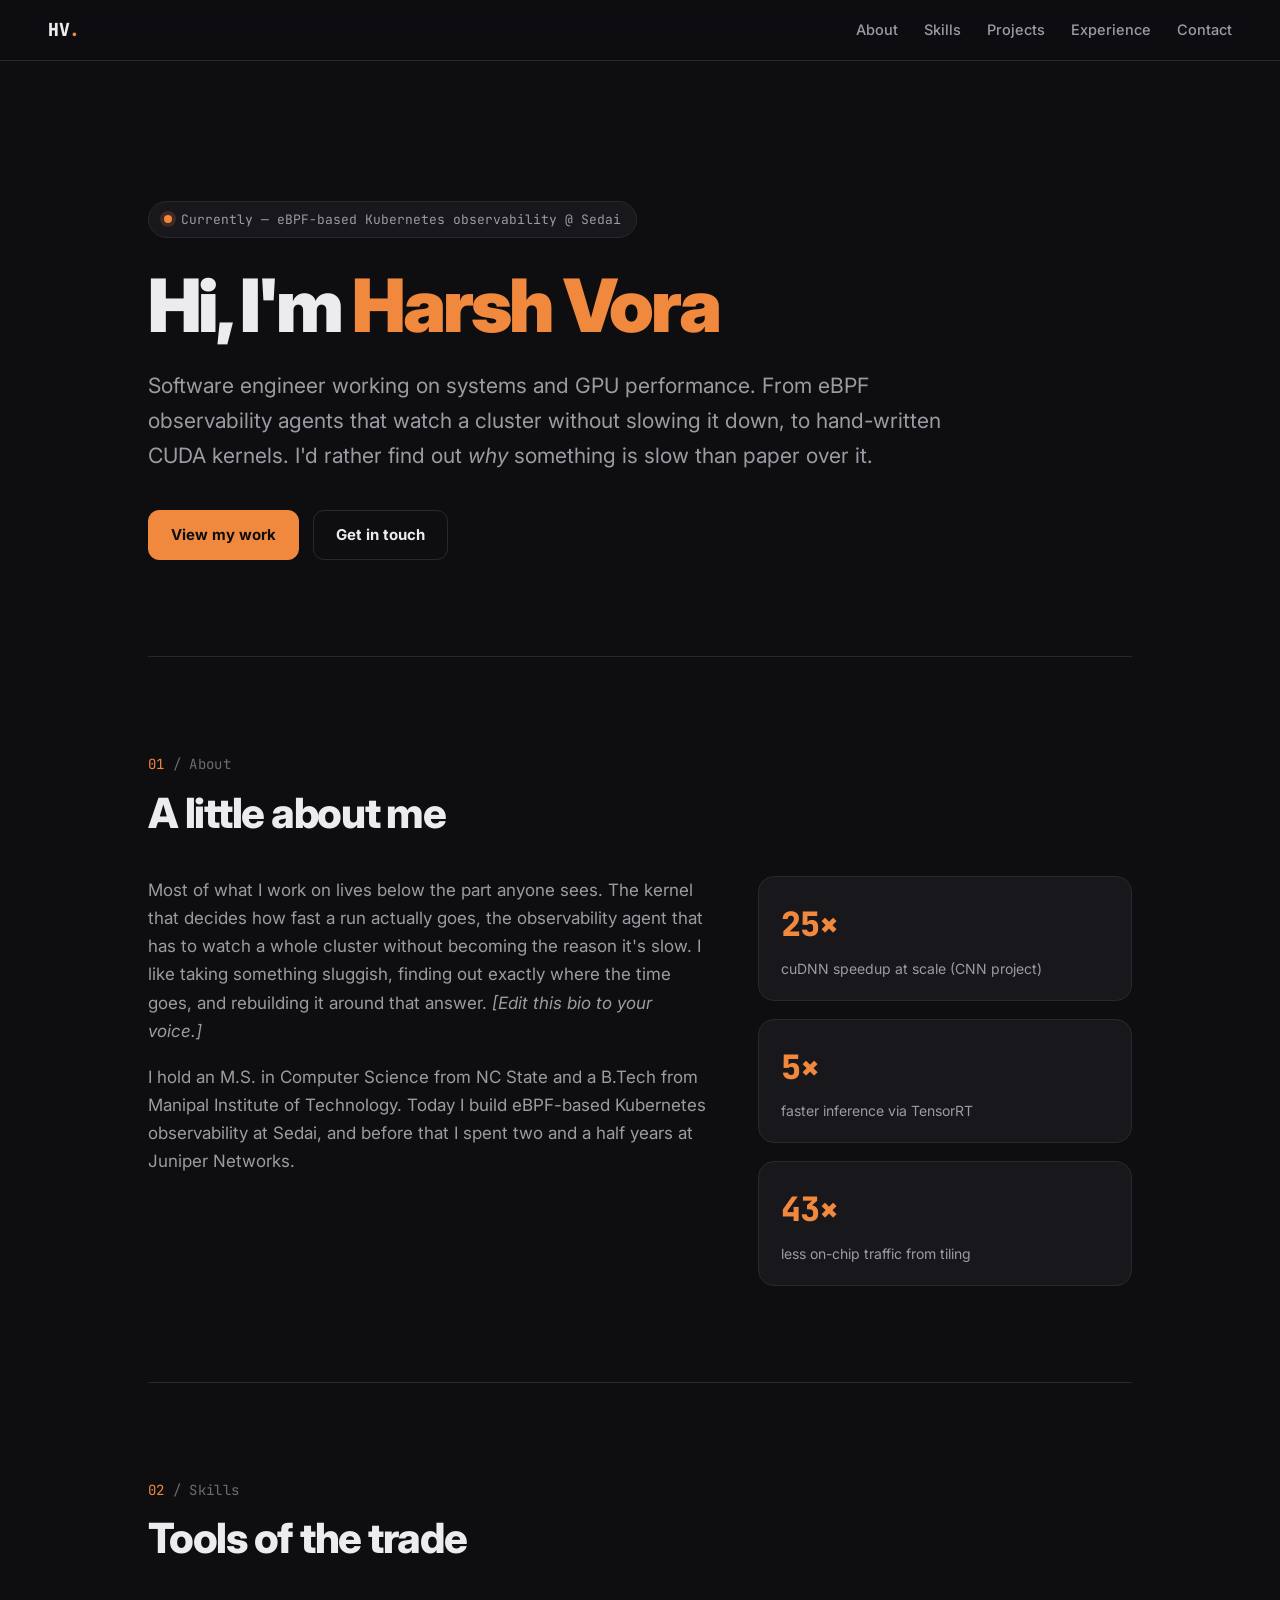
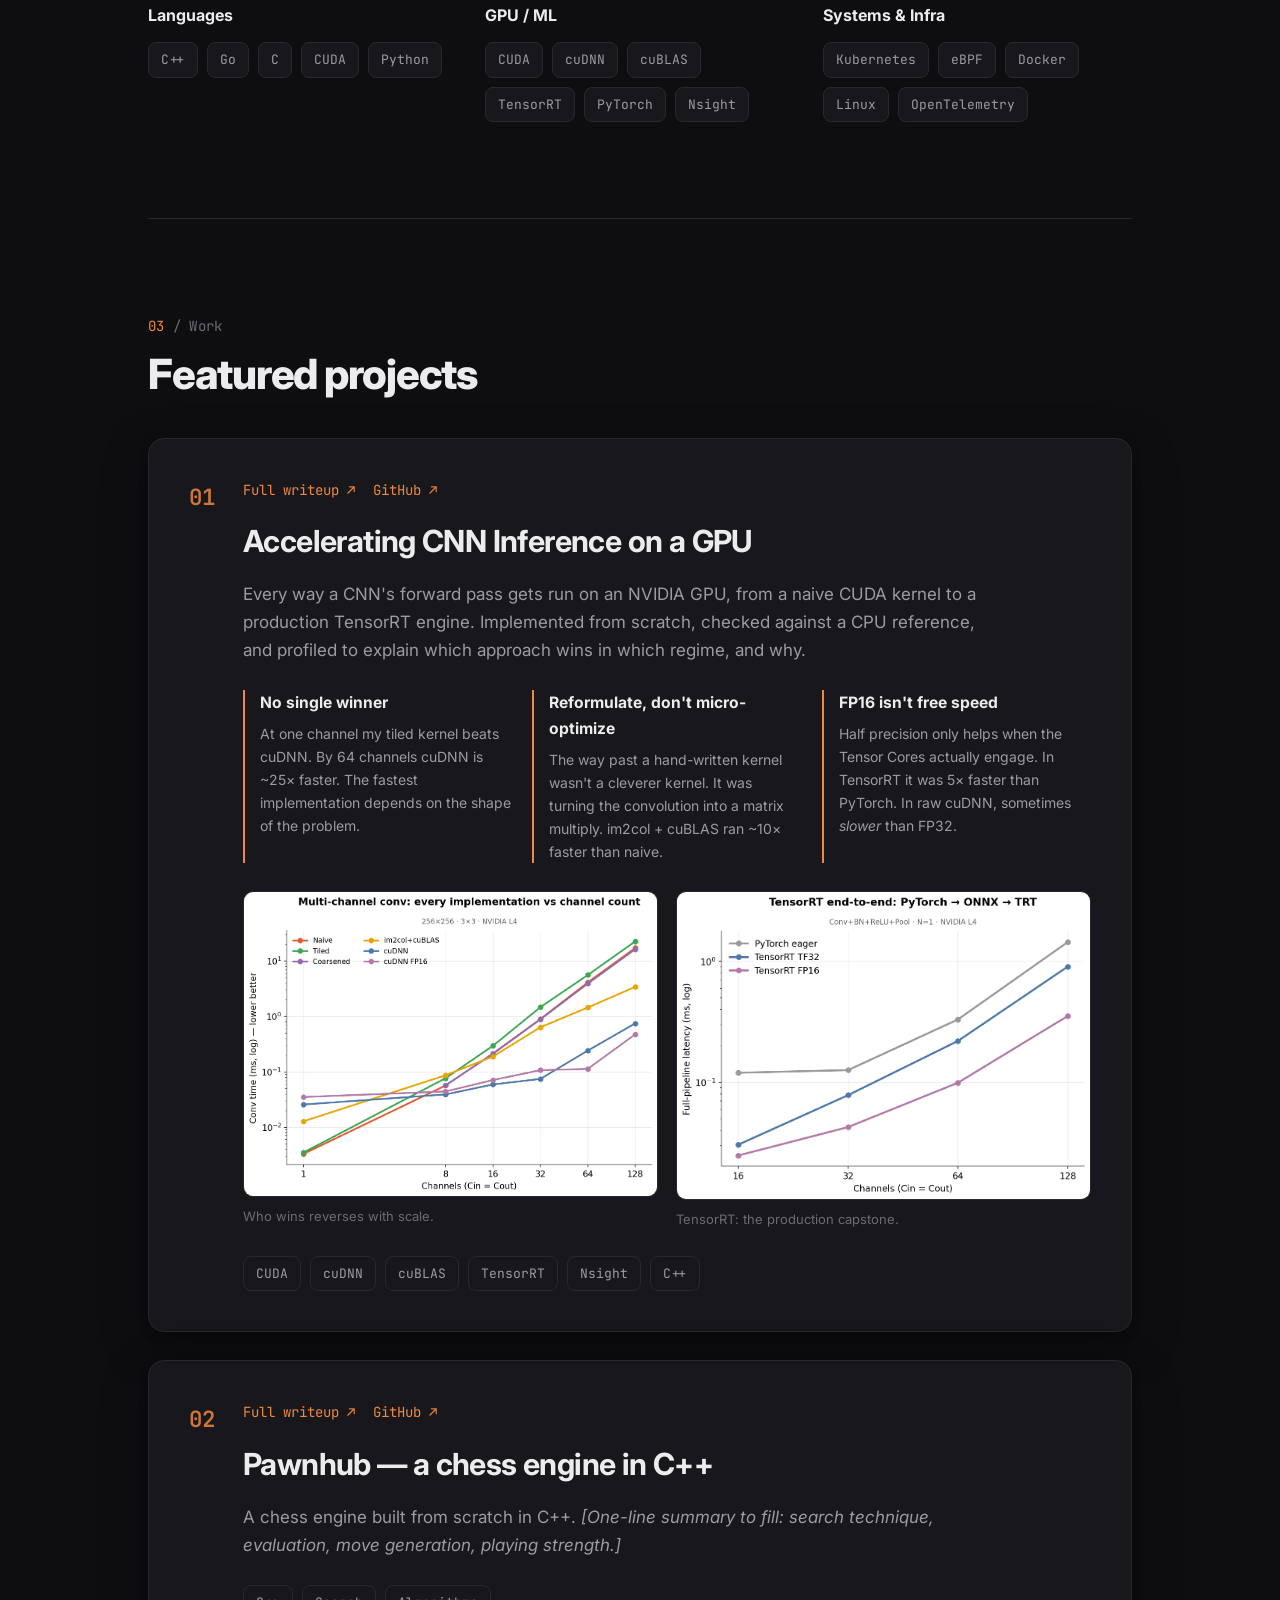
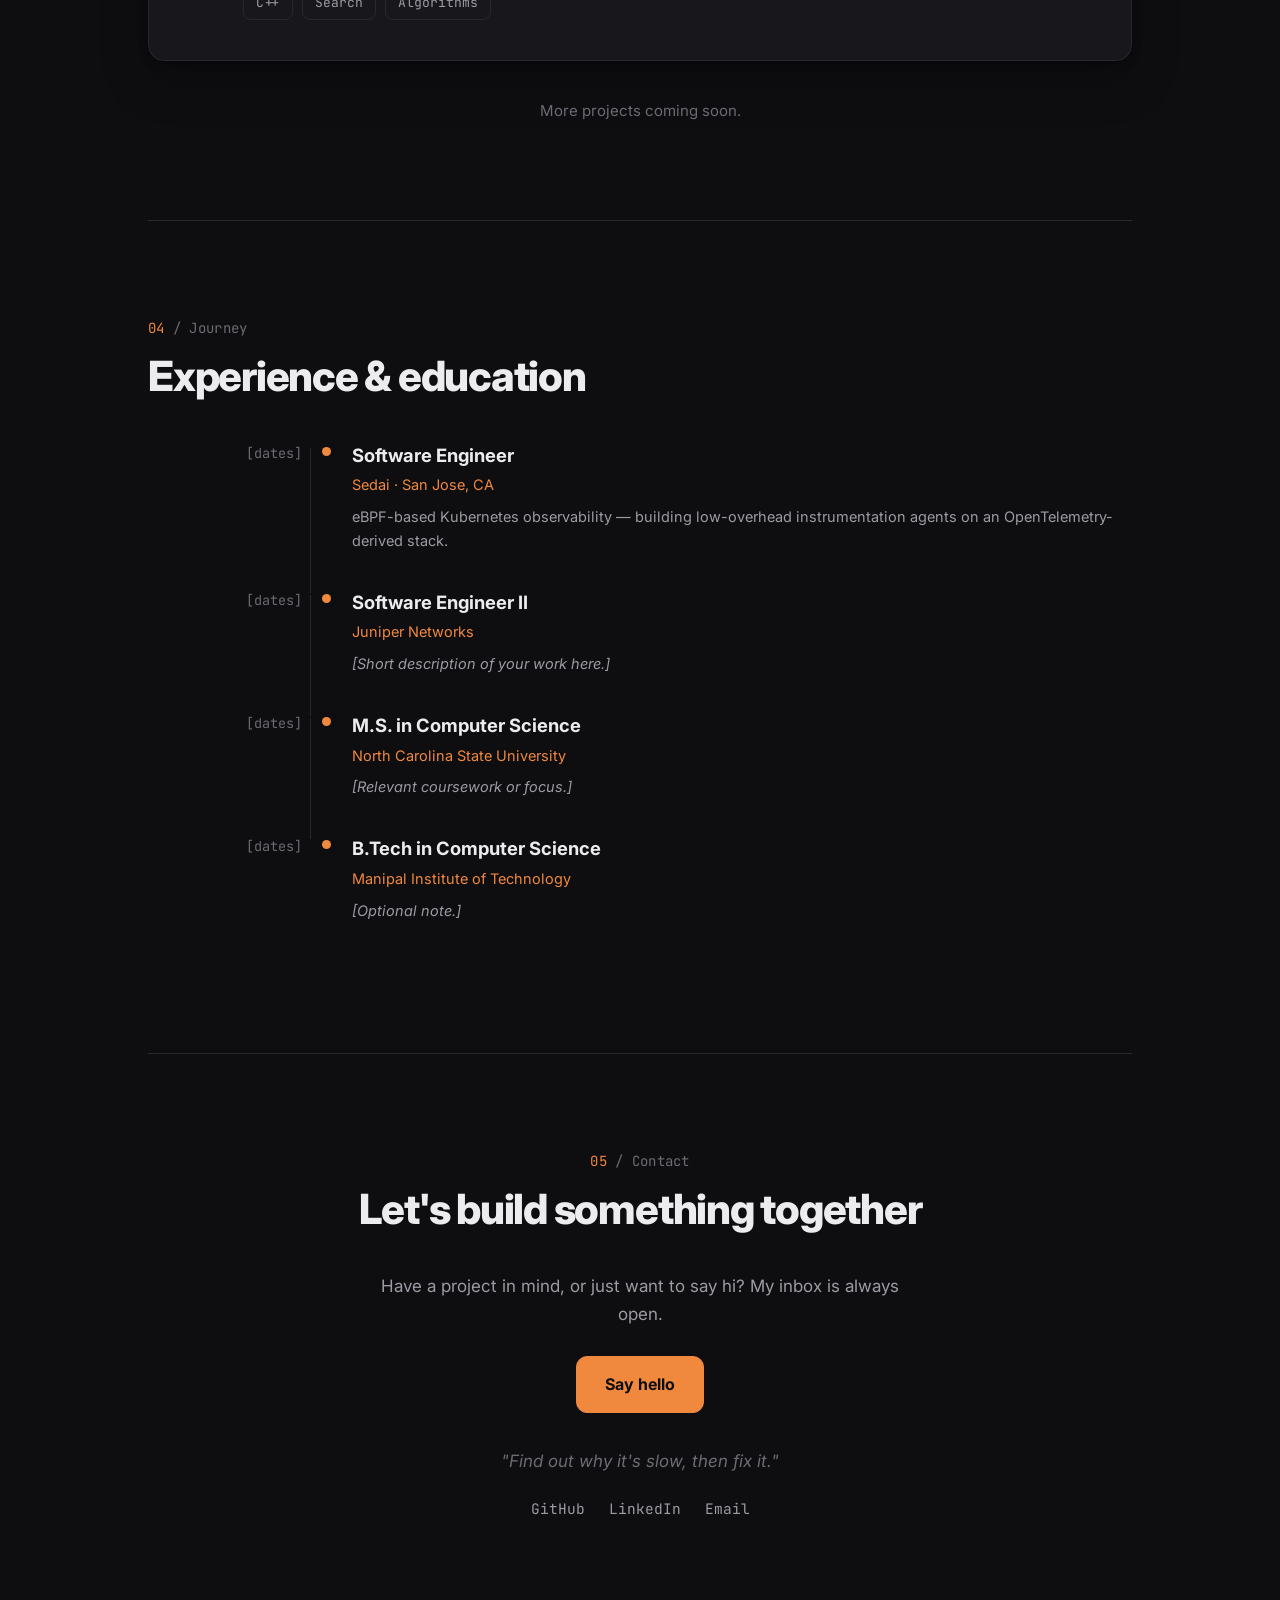
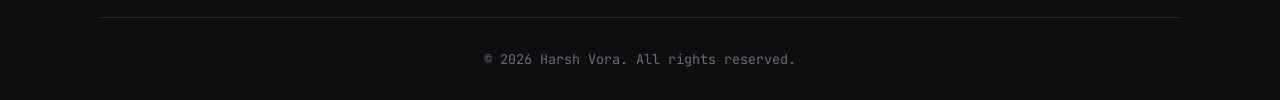
==== index.html @ 0e9e769f "Portfolio site init" ====
<!DOCTYPE html>
<html lang="en">
<head>
<meta charset="UTF-8">
<meta name="viewport" content="width=device-width, initial-scale=1.0">
<title>Harsh Vora | Software Engineer</title>
<meta name="description" content="Software engineer working on systems and GPU performance. CUDA, eBPF, inference optimization.">
<link rel="preconnect" href="https://fonts.googleapis.com">
<link rel="preconnect" href="https://fonts.gstatic.com" crossorigin>
<link href="https://fonts.googleapis.com/css2?family=Inter:wght@400;500;600;700;800;900&family=JetBrains+Mono:wght@400;500;600&display=swap" rel="stylesheet">
<link rel="stylesheet" href="css/style.css">
</head>
<body id="hero">

<header class="nav">
  <a class="brand" href="#hero">HV<span>.</span></a>
  <nav class="nav-links">
    <a href="#about">About</a>
    <a href="#skills">Skills</a>
    <a href="#projects">Projects</a>
    <a href="#experience">Experience</a>
    <a href="#contact">Contact</a>
  </nav>
</header>

<main>
  <!-- ===================== HERO ===================== -->
  <section class="hero">
    <div class="badge"><span class="dot"></span>Currently — eBPF-based Kubernetes observability @ Sedai</div>
    <h1>Hi, I'm <span class="hl">Harsh Vora</span></h1>
    <p class="hero-lede">
      Software engineer working on systems and GPU performance. From eBPF observability
      agents that watch a cluster without slowing it down, to hand-written CUDA kernels.
      I'd rather find out <em>why</em> something is slow than paper over it.
    </p>
    <div class="hero-cta">
      <a class="btn" href="#projects">View my work</a>
      <a class="btn ghost" href="#contact">Get in touch</a>
    </div>
  </section>

  <!-- ===================== ABOUT ===================== -->
  <section id="about" class="section">
    <p class="sec-label"><span>01</span> / About</p>
    <h2 class="sec-title">A little about me</h2>
    <div class="about-grid">
      <div class="about-copy">
        <p>
          Most of what I work on lives below the part anyone sees. The kernel that decides
          how fast a run actually goes, the observability agent that has to watch a whole
          cluster without becoming the reason it's slow. I like taking something sluggish,
          finding out exactly where the time goes, and rebuilding it around that answer.
          <em>[Edit this bio to your voice.]</em>
        </p>
        <p>
          I hold an M.S. in Computer Science from NC State and a B.Tech from Manipal
          Institute of Technology. Today I build eBPF-based Kubernetes observability at
          Sedai, and before that I spent two and a half years at Juniper Networks.
        </p>
      </div>
      <div class="stats">
        <div class="stat"><span class="num">25×</span><span class="cap">cuDNN speedup at scale (CNN project)</span></div>
        <div class="stat"><span class="num">5×</span><span class="cap">faster inference via TensorRT</span></div>
        <div class="stat"><span class="num">43×</span><span class="cap">less on-chip traffic from tiling</span></div>
      </div>
    </div>
  </section>

  <!-- ===================== SKILLS ===================== -->
  <section id="skills" class="section">
    <p class="sec-label"><span>02</span> / Skills</p>
    <h2 class="sec-title">Tools of the trade</h2>
    <div class="skills-grid">
      <div class="skill-col">
        <h3>Languages</h3>
        <div class="pills"><span>C++</span><span>Go</span><span>C</span><span>CUDA</span><span>Python</span></div>
      </div>
      <div class="skill-col">
        <h3>GPU / ML</h3>
        <div class="pills"><span>CUDA</span><span>cuDNN</span><span>cuBLAS</span><span>TensorRT</span><span>PyTorch</span><span>Nsight</span></div>
      </div>
      <div class="skill-col">
        <h3>Systems &amp; Infra</h3>
        <div class="pills"><span>Kubernetes</span><span>eBPF</span><span>Docker</span><span>Linux</span><span>OpenTelemetry</span></div>
      </div>
    </div>
  </section>

  <!-- ===================== PROJECTS ===================== -->
  <section id="projects" class="section">
    <p class="sec-label"><span>03</span> / Work</p>
    <h2 class="sec-title">Featured projects</h2>

    <!-- Project 01: CNN (rich) -->
    <article class="project featured">
      <div class="project-num">01</div>
      <div class="project-main">
        <div class="project-links">
          <a href="cnn.html">Full writeup ↗</a>
          <a href="https://github.com/harshvora7/accelerating_cnn" target="_blank" rel="noopener">GitHub ↗</a>
        </div>
        <h3>Accelerating CNN Inference on a GPU</h3>
        <p class="project-desc">
          Every way a CNN's forward pass gets run on an NVIDIA GPU, from a naive CUDA kernel
          to a production TensorRT engine. Implemented from scratch, checked against a CPU
          reference, and profiled to explain which approach wins in which regime, and why.
        </p>
        <div class="findings">
          <div class="finding"><h4>No single winner</h4><p>At one channel my tiled kernel beats cuDNN. By 64 channels cuDNN is ~25× faster. The fastest implementation depends on the shape of the problem.</p></div>
          <div class="finding"><h4>Reformulate, don't micro-optimize</h4><p>The way past a hand-written kernel wasn't a cleverer kernel. It was turning the convolution into a matrix multiply. im2col + cuBLAS ran ~10× faster than naive.</p></div>
          <div class="finding"><h4>FP16 isn't free speed</h4><p>Half precision only helps when the Tensor Cores actually engage. In TensorRT it was 5× faster than PyTorch. In raw cuDNN, sometimes <em>slower</em> than FP32.</p></div>
        </div>
        <div class="project-charts">
          <figure><img src="assets/charts/03_mc_ladder.png" alt="Multi-channel convolution timings across channel counts"><figcaption>Who wins reverses with scale.</figcaption></figure>
          <figure><img src="assets/charts/08_tensorrt.png" alt="TensorRT end-to-end latency vs channels"><figcaption>TensorRT: the production capstone.</figcaption></figure>
        </div>
        <div class="pills tag-row"><span>CUDA</span><span>cuDNN</span><span>cuBLAS</span><span>TensorRT</span><span>Nsight</span><span>C++</span></div>
      </div>
    </article>

    <!-- Project 02: Pawnhub -->
    <article class="project">
      <div class="project-num">02</div>
      <div class="project-main">
        <div class="project-links">
          <a href="chess.html">Full writeup ↗</a>
          <a href="https://github.com/harshvora7" target="_blank" rel="noopener">GitHub ↗</a>
        </div>
        <h3>Pawnhub — a chess engine in C++</h3>
        <p class="project-desc">
          A chess engine built from scratch in C++. <em>[One-line summary to fill: search
          technique, evaluation, move generation, playing strength.]</em>
        </p>
        <div class="pills tag-row"><span>C++</span><span>Search</span><span>Algorithms</span></div>
      </div>
    </article>

    <p class="more-note">More projects coming soon.</p>
  </section>

  <!-- ===================== EXPERIENCE ===================== -->
  <section id="experience" class="section">
    <p class="sec-label"><span>04</span> / Journey</p>
    <h2 class="sec-title">Experience &amp; education</h2>
    <div class="timeline">
      <div class="tl-item">
        <div class="tl-date">[dates]</div>
        <div class="tl-body">
          <h3>Software Engineer</h3>
          <p class="tl-org">Sedai · San Jose, CA</p>
          <p>eBPF-based Kubernetes observability — building low-overhead instrumentation agents on an OpenTelemetry-derived stack.</p>
        </div>
      </div>
      <div class="tl-item">
        <div class="tl-date">[dates]</div>
        <div class="tl-body">
          <h3>Software Engineer II</h3>
          <p class="tl-org">Juniper Networks</p>
          <p><em>[Short description of your work here.]</em></p>
        </div>
      </div>
      <div class="tl-item">
        <div class="tl-date">[dates]</div>
        <div class="tl-body">
          <h3>M.S. in Computer Science</h3>
          <p class="tl-org">North Carolina State University</p>
          <p><em>[Relevant coursework or focus.]</em></p>
        </div>
      </div>
      <div class="tl-item">
        <div class="tl-date">[dates]</div>
        <div class="tl-body">
          <h3>B.Tech in Computer Science</h3>
          <p class="tl-org">Manipal Institute of Technology</p>
          <p><em>[Optional note.]</em></p>
        </div>
      </div>
    </div>
  </section>

  <!-- ===================== CONTACT ===================== -->
  <section id="contact" class="section contact">
    <p class="sec-label"><span>05</span> / Contact</p>
    <h2 class="sec-title">Let's build something together</h2>
    <p class="contact-lede">Have a project in mind, or just want to say hi? My inbox is always open.</p>
    <a class="btn big" href="mailto:harsh.k.vora@gmail.com">Say hello</a>
    <p class="quote">"Find out why it's slow, then fix it."</p>
    <div class="socials">
      <a href="https://github.com/harshvora7" target="_blank" rel="noopener">GitHub</a>
      <a href="#" target="_blank" rel="noopener">LinkedIn</a>
      <a href="mailto:harsh.k.vora@gmail.com">Email</a>
    </div>
  </section>
</main>

<footer class="footer">© <span id="year"></span> Harsh Vora. All rights reserved.</footer>
<script>document.getElementById('year').textContent=new Date().getFullYear();</script>
</body>
</html>
---- css/style.css ----
/* ================= tokens ================= */
:root{
  --bg:#0E0E11; --bg-2:#141418; --surface:#17171C; --surface-2:#1D1D23;
  --ink:#ECECEE; --muted:#9B9BA3; --faint:#6B6B73;
  --line:#28282F; --accent:#F0883E; --accent-2:#FFB27A;
  --radius:16px; --maxw:1080px;
  --shadow:0 2px 8px rgba(0,0,0,.3), 0 16px 48px rgba(0,0,0,.25);
}
*{box-sizing:border-box;margin:0;padding:0}
html{scroll-behavior:smooth}
body{
  background:var(--bg); color:var(--ink);
  font-family:'Inter',system-ui,-apple-system,Segoe UI,Roboto,sans-serif;
  font-size:17px; line-height:1.65; -webkit-font-smoothing:antialiased;
}
body::selection,*::selection{background:var(--accent); color:#0E0E11}
em{font-style:italic; color:var(--muted)}
a{color:var(--accent); text-decoration:none; transition:color .15s ease}
a:hover{color:var(--accent-2)}
.mono{font-family:'JetBrains Mono',monospace}

/* ================= nav ================= */
.nav{
  position:sticky; top:0; z-index:50;
  background:rgba(14,14,17,.72); backdrop-filter:saturate(1.4) blur(10px);
  border-bottom:1px solid var(--line);
  display:flex; align-items:center; justify-content:space-between;
  padding:15px clamp(20px,5vw,48px);
}
.brand{color:var(--ink); font-weight:800; font-size:18px; letter-spacing:-.02em; font-family:'JetBrains Mono',monospace}
.brand span{color:var(--accent)}
.brand:hover{color:var(--ink)}
.nav-links{display:flex; gap:26px}
.nav-links a{color:var(--muted); font-size:14.5px; font-weight:500}
.nav-links a:hover{color:var(--ink)}

/* ================= layout ================= */
main{max-width:var(--maxw); margin:0 auto; padding:0 clamp(20px,5vw,48px)}
.section{padding:clamp(56px,9vw,96px) 0; border-top:1px solid var(--line)}
.sec-label{
  font-family:'JetBrains Mono',monospace; font-size:14px; color:var(--faint);
  letter-spacing:.02em; margin-bottom:14px;
}
.sec-label span{color:var(--accent)}
.sec-title{font-size:clamp(1.8rem,4vw,2.6rem); font-weight:800; letter-spacing:-.03em; margin-bottom:40px; line-height:1.1}

/* ================= hero ================= */
.hero{padding:clamp(72px,13vw,140px) 0 clamp(56px,9vw,96px)}
.badge{
  display:inline-flex; align-items:center; gap:9px;
  font-family:'JetBrains Mono',monospace; font-size:13px; color:var(--muted);
  background:var(--surface); border:1px solid var(--line); border-radius:999px;
  padding:7px 15px; margin-bottom:30px;
}
.badge .dot{width:8px; height:8px; border-radius:50%; background:var(--accent); box-shadow:0 0 0 4px rgba(240,136,62,.18)}
.hero h1{font-size:clamp(2.6rem,7.5vw,4.6rem); font-weight:900; letter-spacing:-.04em; line-height:1.02; margin-bottom:26px}
.hero h1 .hl{color:var(--accent)}
.hero-lede{font-size:clamp(1.08rem,2.3vw,1.32rem); color:var(--muted); max-width:62ch; margin-bottom:36px}
.hero-cta{display:flex; gap:14px; flex-wrap:wrap}

/* ================= buttons ================= */
.btn{
  display:inline-block; background:var(--accent); color:#0E0E11; font-weight:700; font-size:15px;
  padding:12px 22px; border-radius:11px; border:1px solid var(--accent);
  transition:transform .12s ease, box-shadow .12s ease, background .15s ease;
}
.btn:hover{color:#0E0E11; transform:translateY(-2px); box-shadow:0 8px 22px rgba(240,136,62,.28); background:var(--accent-2); border-color:var(--accent-2)}
.btn.ghost{background:transparent; color:var(--ink); border-color:var(--line)}
.btn.ghost:hover{border-color:var(--accent); color:var(--accent); box-shadow:none}
.btn.big{font-size:16px; padding:14px 28px}

/* ================= about ================= */
.about-grid{display:grid; grid-template-columns:1.5fr 1fr; gap:48px; align-items:start}
.about-copy p{color:var(--muted); margin-bottom:18px; max-width:60ch}
.stats{display:flex; flex-direction:column; gap:18px}
.stat{background:var(--surface); border:1px solid var(--line); border-radius:var(--radius); padding:20px 22px}
.stat .num{display:block; font-size:2.1rem; font-weight:800; color:var(--accent); letter-spacing:-.02em; font-family:'JetBrains Mono',monospace}
.stat .cap{display:block; font-size:14px; color:var(--muted); margin-top:4px}

/* ================= skills ================= */
.skills-grid{display:grid; grid-template-columns:repeat(3,1fr); gap:28px}
.skill-col h3{font-size:1rem; font-weight:700; margin-bottom:14px; color:var(--ink)}
.pills{display:flex; flex-wrap:wrap; gap:9px}
.pills span{
  font-family:'JetBrains Mono',monospace; font-size:13px; color:var(--muted);
  background:var(--surface); border:1px solid var(--line); border-radius:8px; padding:6px 12px;
}

/* ================= projects ================= */
.project{
  display:grid; grid-template-columns:auto 1fr; gap:28px;
  background:var(--surface); border:1px solid var(--line); border-radius:var(--radius);
  padding:clamp(24px,4vw,40px); margin-bottom:28px; box-shadow:var(--shadow);
  transition:border-color .2s ease;
}
.project:hover{border-color:#3A3A44}
.project-num{font-family:'JetBrains Mono',monospace; font-size:1.4rem; font-weight:600; color:var(--accent); opacity:.85}
.project-links{display:flex; gap:18px; margin-bottom:14px; font-size:14px; font-family:'JetBrains Mono',monospace}
.project-main h3{font-size:clamp(1.4rem,3vw,1.9rem); font-weight:700; letter-spacing:-.02em; margin-bottom:14px}
.project-desc{color:var(--muted); max-width:68ch; margin-bottom:26px}

.findings{display:grid; grid-template-columns:repeat(3,1fr); gap:20px; margin-bottom:28px}
.finding{border-left:2px solid var(--accent); padding-left:15px}
.finding h4{font-size:.98rem; font-weight:700; margin-bottom:6px}
.finding p{font-size:14px; color:var(--muted)}

.project-charts{display:grid; grid-template-columns:1fr 1fr; gap:18px; margin-bottom:26px}
.project-charts figure{margin:0}
.project-charts img{width:100%; height:auto; display:block; background:#fff; border-radius:10px; border:1px solid var(--line)}
.project-charts figcaption{font-size:13px; color:var(--faint); margin-top:9px}
.tag-row{margin-top:4px}
.more-note{color:var(--faint); text-align:center; font-size:15px; padding-top:10px}

/* ================= timeline ================= */
.timeline{position:relative; padding-left:4px}
.tl-item{display:grid; grid-template-columns:150px 1fr; gap:24px; padding-bottom:34px; position:relative}
.tl-item::before{content:""; position:absolute; left:158px; top:8px; bottom:-6px; width:1px; background:var(--line)}
.tl-item:last-child::before{display:none}
.tl-item .tl-body{position:relative; padding-left:26px}
.tl-item .tl-body::before{content:""; position:absolute; left:-4px; top:7px; width:9px; height:9px; border-radius:50%; background:var(--accent); box-shadow:0 0 0 4px var(--bg)}
.tl-date{font-family:'JetBrains Mono',monospace; font-size:13.5px; color:var(--faint); padding-top:2px; text-align:right}
.tl-body h3{font-size:1.15rem; font-weight:700; margin-bottom:3px}
.tl-org{color:var(--accent); font-size:14.5px; margin-bottom:8px}
.tl-body p:last-child{color:var(--muted); font-size:14.5px}

/* ================= contact ================= */
.contact{text-align:center}
.contact .sec-label,.contact .sec-title{text-align:center}
.contact-lede{color:var(--muted); max-width:48ch; margin:0 auto 28px}
.quote{font-style:italic; color:var(--faint); margin:34px 0 22px}
.socials{display:flex; gap:24px; justify-content:center; font-family:'JetBrains Mono',monospace; font-size:14.5px}
.socials a{color:var(--muted)}
.socials a:hover{color:var(--accent)}

/* ================= footer ================= */
.footer{
  max-width:var(--maxw); margin:0 auto; padding:30px clamp(20px,5vw,48px);
  border-top:1px solid var(--line); color:var(--faint); font-size:13.5px; text-align:center;
  font-family:'JetBrains Mono',monospace;
}

/* ================= writeup (detail) pages ================= */
.doc-nav{max-width:760px; margin:0 auto; padding:28px clamp(20px,5vw,32px) 0}
.doc-nav a{font-family:'JetBrains Mono',monospace; font-size:14.5px; color:var(--muted)}
.doc{max-width:760px; margin:0 auto; padding:22px clamp(20px,5vw,32px) 90px}
.doc h1{font-size:clamp(2rem,5vw,2.9rem); font-weight:800; letter-spacing:-.03em; line-height:1.1; margin:22px 0 10px}
.doc h2{font-size:1.55rem; font-weight:700; letter-spacing:-.02em; margin:48px 0 14px; padding-top:22px; border-top:1px solid var(--line)}
.doc h3{font-size:1.22rem; font-weight:600; margin:32px 0 10px}
.doc p{margin:0 0 18px; color:#C9C9CF}
.doc em{color:var(--muted)}
.doc a{color:var(--accent)}
.doc img{width:100%; height:auto; background:#fff; border:1px solid var(--line); border-radius:10px; margin:14px 0 6px; padding:0}
.doc code{font-family:'JetBrains Mono',monospace; font-size:.85em; background:var(--surface-2); border:1px solid var(--line); padding:2px 6px; border-radius:6px}
.doc pre{background:#0A0A0C; border:1px solid var(--line); padding:18px; border-radius:10px; overflow:auto; margin:0 0 20px}
.doc pre code{background:none; border:none; padding:0}
.doc blockquote{border-left:2px solid var(--accent); padding-left:18px; color:var(--muted); font-style:italic; margin:0 0 18px}

/* ================= responsive ================= */
@media (max-width:820px){
  .about-grid{grid-template-columns:1fr; gap:28px}
  .skills-grid{grid-template-columns:1fr}
  .findings{grid-template-columns:1fr}
  .project-charts{grid-template-columns:1fr}
  .project{grid-template-columns:1fr; gap:14px}
  .tl-item{grid-template-columns:1fr; gap:6px}
  .tl-item::before{display:none}
  .tl-date{text-align:left}
  .tl-item .tl-body{padding-left:0}
  .tl-item .tl-body::before{display:none}
  .nav-links{gap:15px; font-size:13px}
}
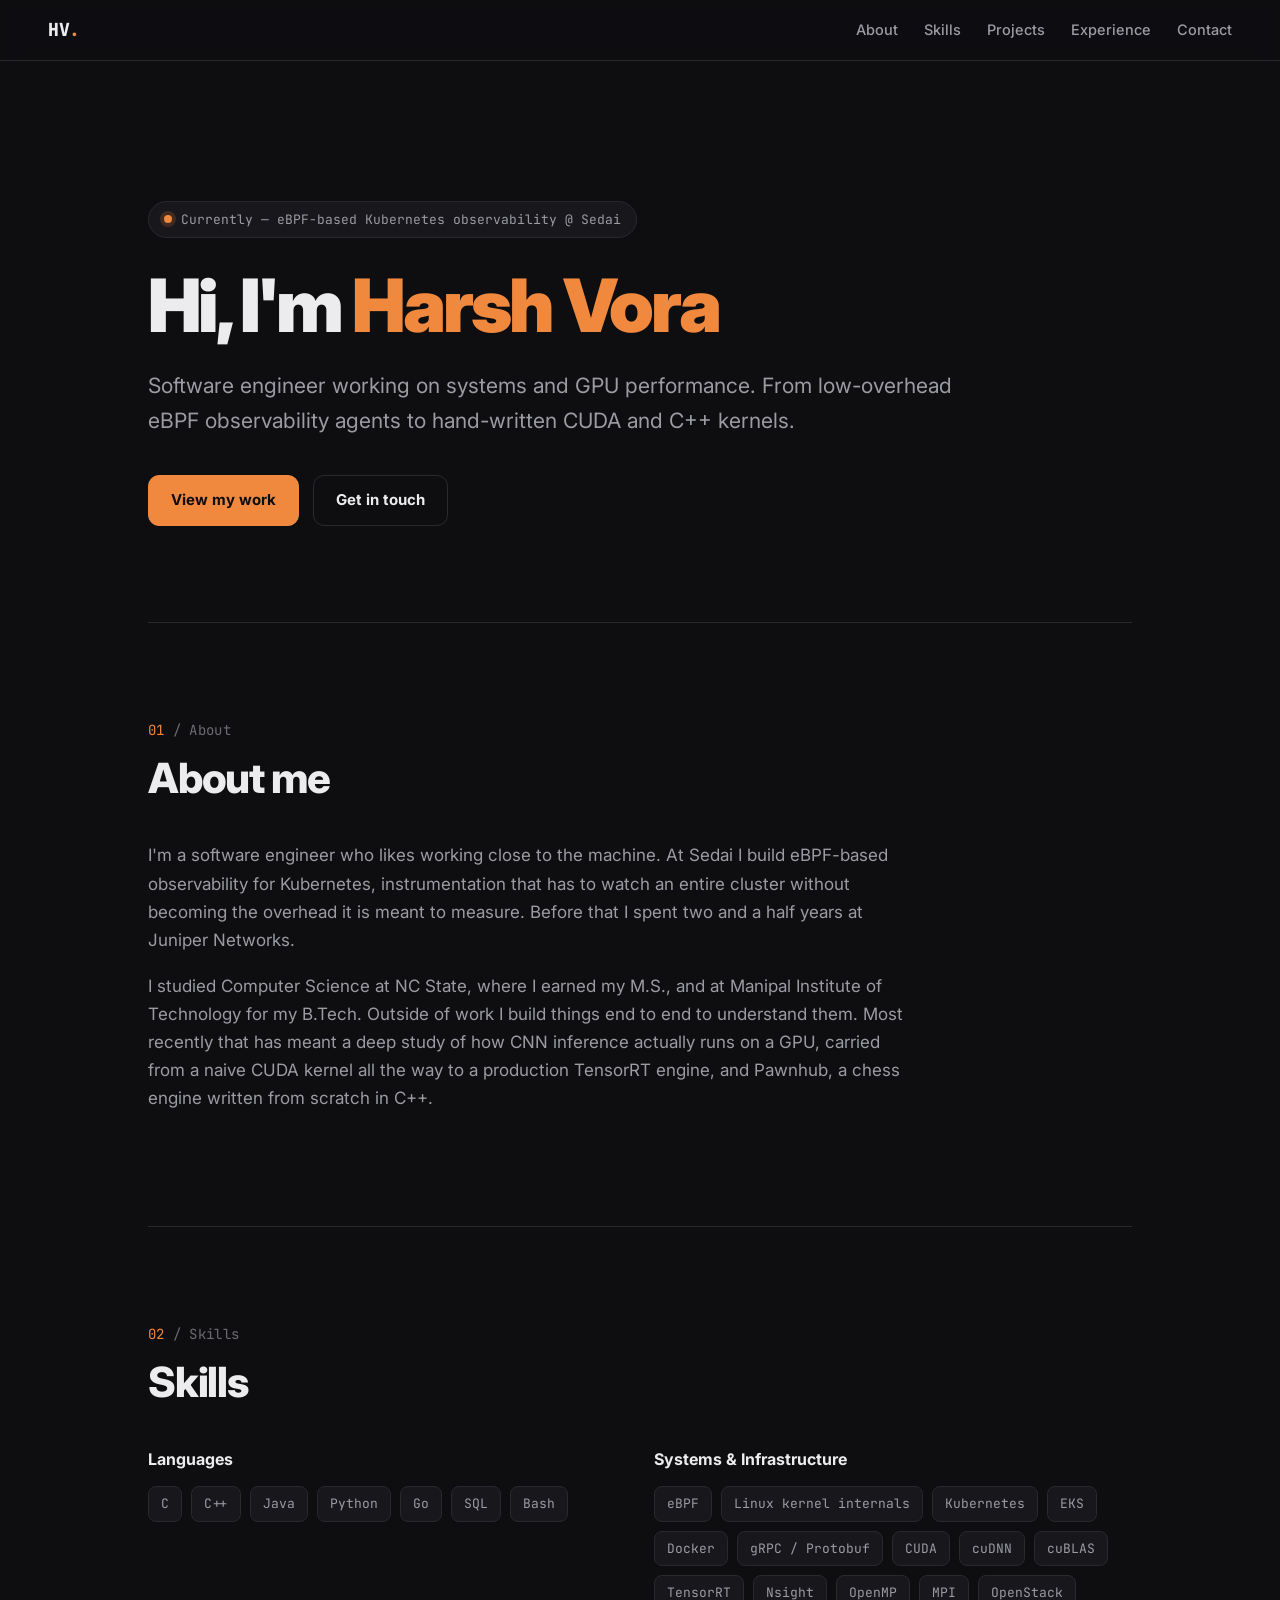
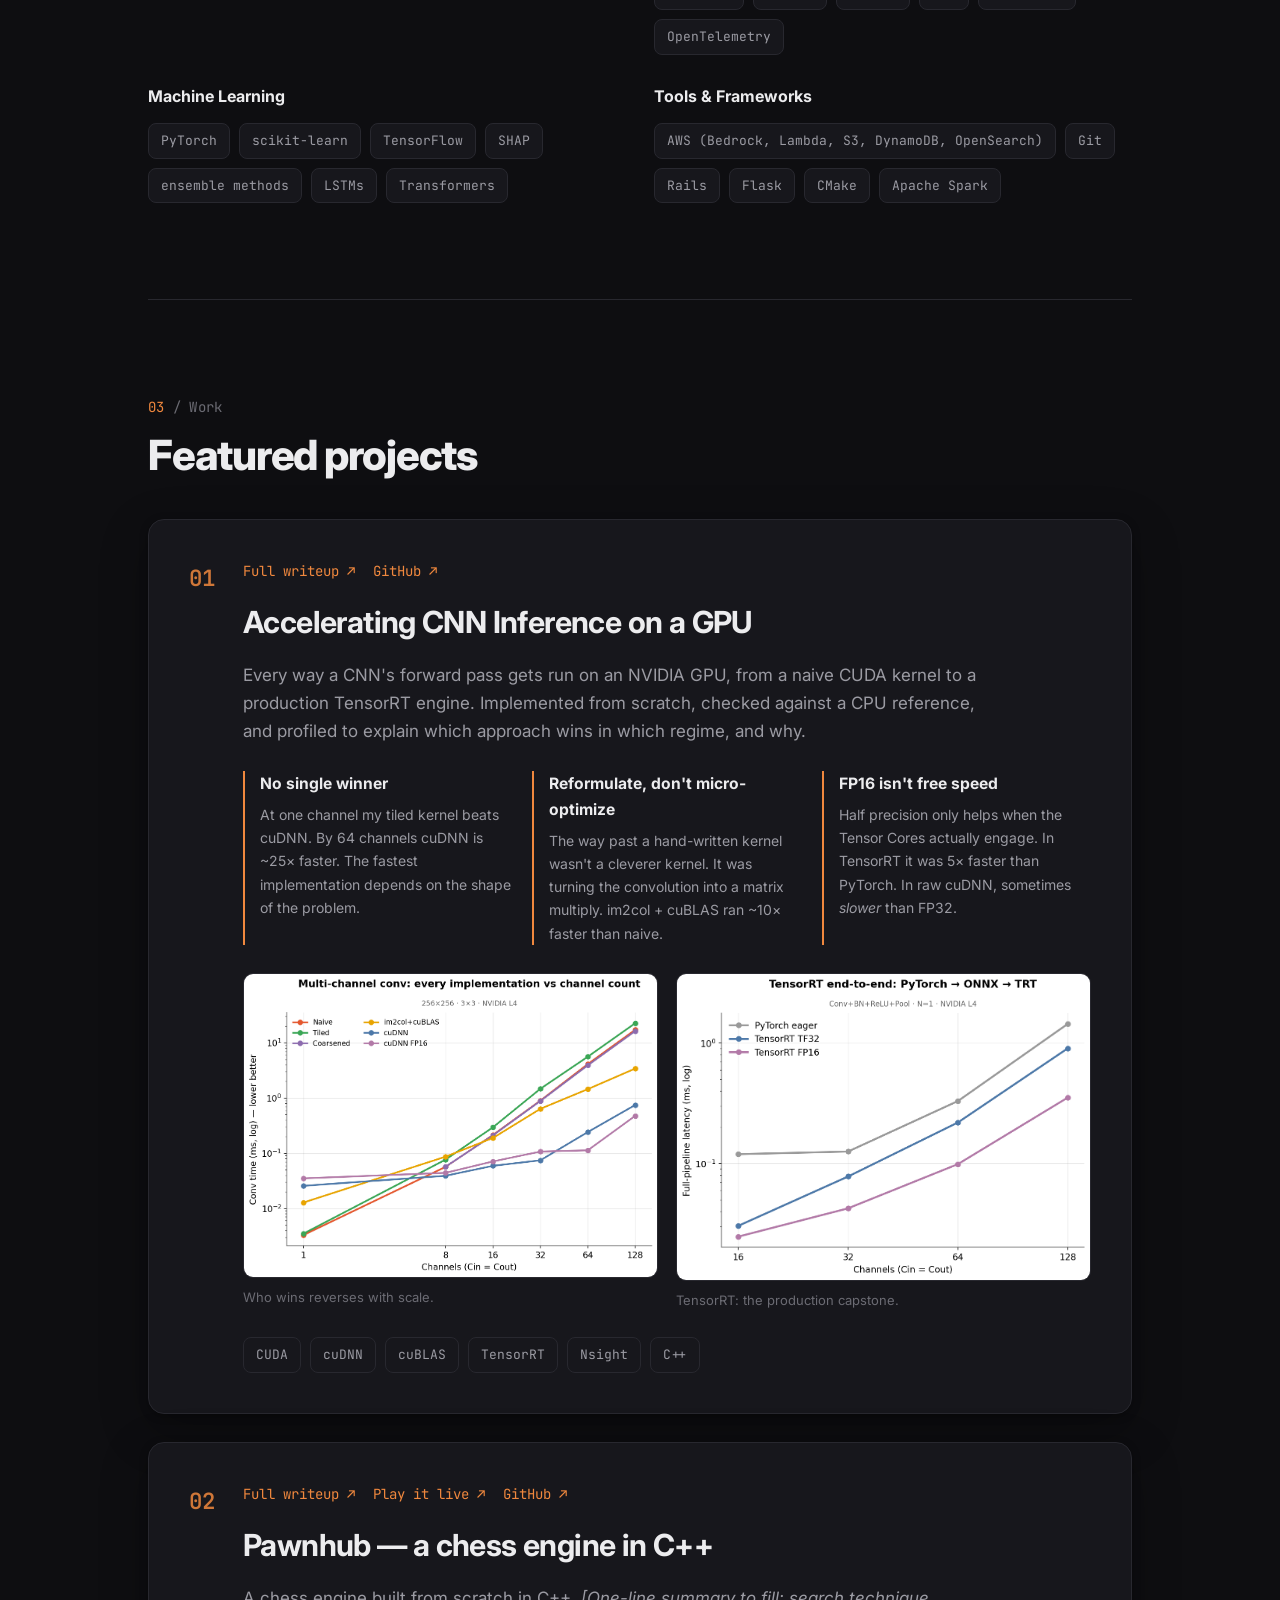
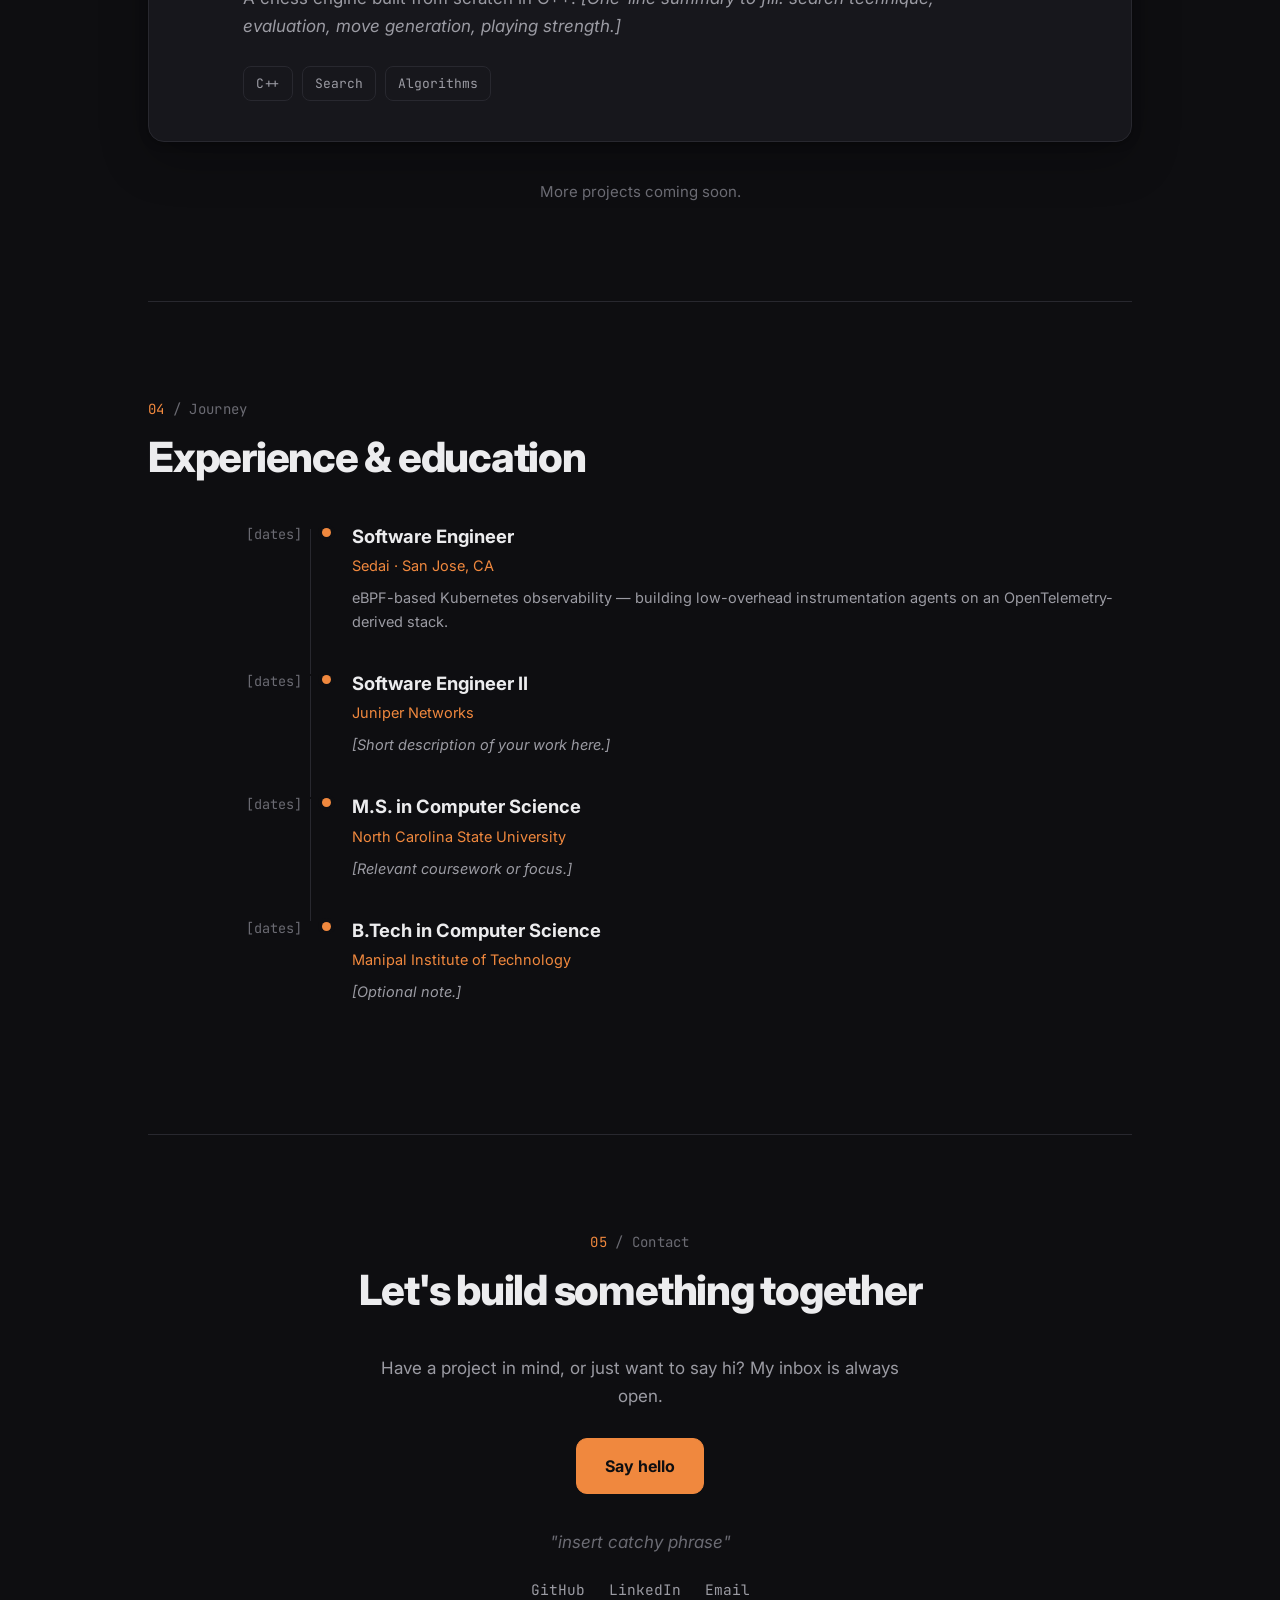
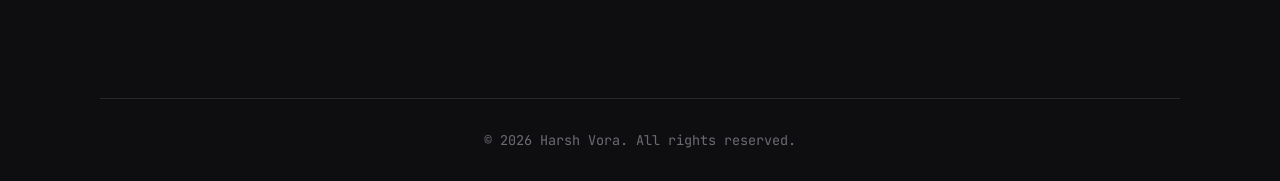
==== commit 7a9997ef: "Site: rewrite hero + about, expand skills, remove stat cards, add Pawnhub live link" ====
--- a/index.html
+++ b/index.html
@@ -29,9 +29,8 @@
     <div class="badge"><span class="dot"></span>Currently — eBPF-based Kubernetes observability @ Sedai</div>
     <h1>Hi, I'm <span class="hl">Harsh Vora</span></h1>
     <p class="hero-lede">
-      Software engineer working on systems and GPU performance. From eBPF observability
-      agents that watch a cluster without slowing it down, to hand-written CUDA kernels.
-      I'd rather find out <em>why</em> something is slow than paper over it.
+      Software engineer working on systems and GPU performance. From low-overhead eBPF
+      observability agents to hand-written CUDA and C++ kernels.
     </p>
     <div class="hero-cta">
       <a class="btn" href="#projects">View my work</a>
@@ -42,46 +41,44 @@
   <!-- ===================== ABOUT ===================== -->
   <section id="about" class="section">
     <p class="sec-label"><span>01</span> / About</p>
-    <h2 class="sec-title">A little about me</h2>
-    <div class="about-grid">
-      <div class="about-copy">
-        <p>
-          Most of what I work on lives below the part anyone sees. The kernel that decides
-          how fast a run actually goes, the observability agent that has to watch a whole
-          cluster without becoming the reason it's slow. I like taking something sluggish,
-          finding out exactly where the time goes, and rebuilding it around that answer.
-          <em>[Edit this bio to your voice.]</em>
-        </p>
-        <p>
-          I hold an M.S. in Computer Science from NC State and a B.Tech from Manipal
-          Institute of Technology. Today I build eBPF-based Kubernetes observability at
-          Sedai, and before that I spent two and a half years at Juniper Networks.
-        </p>
-      </div>
-      <div class="stats">
-        <div class="stat"><span class="num">25×</span><span class="cap">cuDNN speedup at scale (CNN project)</span></div>
-        <div class="stat"><span class="num">5×</span><span class="cap">faster inference via TensorRT</span></div>
-        <div class="stat"><span class="num">43×</span><span class="cap">less on-chip traffic from tiling</span></div>
-      </div>
+    <h2 class="sec-title">About me</h2>
+    <div class="about-copy wide">
+      <p>
+        I'm a software engineer who likes working close to the machine. At Sedai I build
+        eBPF-based observability for Kubernetes, instrumentation that has to watch an entire
+        cluster without becoming the overhead it is meant to measure. Before that I spent two
+        and a half years at Juniper Networks.
+      </p>
+      <p>
+        I studied Computer Science at NC State, where I earned my M.S., and at Manipal
+        Institute of Technology for my B.Tech. Outside of work I build things end to end to
+        understand them. Most recently that has meant a deep study of how CNN inference
+        actually runs on a GPU, carried from a naive CUDA kernel all the way to a production
+        TensorRT engine, and Pawnhub, a chess engine written from scratch in C++.
+      </p>
     </div>
   </section>
 
   <!-- ===================== SKILLS ===================== -->
   <section id="skills" class="section">
     <p class="sec-label"><span>02</span> / Skills</p>
-    <h2 class="sec-title">Tools of the trade</h2>
+    <h2 class="sec-title">Skills</h2>
     <div class="skills-grid">
       <div class="skill-col">
         <h3>Languages</h3>
-        <div class="pills"><span>C++</span><span>Go</span><span>C</span><span>CUDA</span><span>Python</span></div>
+        <div class="pills"><span>C</span><span>C++</span><span>Java</span><span>Python</span><span>Go</span><span>SQL</span><span>Bash</span></div>
       </div>
       <div class="skill-col">
-        <h3>GPU / ML</h3>
-        <div class="pills"><span>CUDA</span><span>cuDNN</span><span>cuBLAS</span><span>TensorRT</span><span>PyTorch</span><span>Nsight</span></div>
+        <h3>Systems &amp; Infrastructure</h3>
+        <div class="pills"><span>eBPF</span><span>Linux kernel internals</span><span>Kubernetes</span><span>EKS</span><span>Docker</span><span>gRPC / Protobuf</span><span>CUDA</span><span>cuDNN</span><span>cuBLAS</span><span>TensorRT</span><span>Nsight</span><span>OpenMP</span><span>MPI</span><span>OpenStack</span><span>OpenTelemetry</span></div>
       </div>
       <div class="skill-col">
-        <h3>Systems &amp; Infra</h3>
-        <div class="pills"><span>Kubernetes</span><span>eBPF</span><span>Docker</span><span>Linux</span><span>OpenTelemetry</span></div>
+        <h3>Machine Learning</h3>
+        <div class="pills"><span>PyTorch</span><span>scikit-learn</span><span>TensorFlow</span><span>SHAP</span><span>ensemble methods</span><span>LSTMs</span><span>Transformers</span></div>
+      </div>
+      <div class="skill-col">
+        <h3>Tools &amp; Frameworks</h3>
+        <div class="pills"><span>AWS (Bedrock, Lambda, S3, DynamoDB, OpenSearch)</span><span>Git</span><span>Rails</span><span>Flask</span><span>CMake</span><span>Apache Spark</span></div>
       </div>
     </div>
   </section>
@@ -124,6 +121,7 @@
       <div class="project-main">
         <div class="project-links">
           <a href="chess.html">Full writeup ↗</a>
+          <a href="https://pawnhub.fly.dev" target="_blank" rel="noopener">Play it live ↗</a>
           <a href="https://github.com/harshvora7" target="_blank" rel="noopener">GitHub ↗</a>
         </div>
         <h3>Pawnhub — a chess engine in C++</h3>
@@ -184,7 +182,7 @@
     <h2 class="sec-title">Let's build something together</h2>
     <p class="contact-lede">Have a project in mind, or just want to say hi? My inbox is always open.</p>
     <a class="btn big" href="mailto:harsh.k.vora@gmail.com">Say hello</a>
-    <p class="quote">"Find out why it's slow, then fix it."</p>
+    <p class="quote">"insert catchy phrase"</p>
     <div class="socials">
       <a href="https://github.com/harshvora7" target="_blank" rel="noopener">GitHub</a>
       <a href="#" target="_blank" rel="noopener">LinkedIn</a>
--- a/css/style.css
+++ b/css/style.css
@@ -72,13 +72,15 @@
 /* ================= about ================= */
 .about-grid{display:grid; grid-template-columns:1.5fr 1fr; gap:48px; align-items:start}
 .about-copy p{color:var(--muted); margin-bottom:18px; max-width:60ch}
+.about-copy.wide{max-width:70ch}
+.about-copy.wide p{max-width:none}
 .stats{display:flex; flex-direction:column; gap:18px}
 .stat{background:var(--surface); border:1px solid var(--line); border-radius:var(--radius); padding:20px 22px}
 .stat .num{display:block; font-size:2.1rem; font-weight:800; color:var(--accent); letter-spacing:-.02em; font-family:'JetBrains Mono',monospace}
 .stat .cap{display:block; font-size:14px; color:var(--muted); margin-top:4px}
 
 /* ================= skills ================= */
-.skills-grid{display:grid; grid-template-columns:repeat(3,1fr); gap:28px}
+.skills-grid{display:grid; grid-template-columns:repeat(2,1fr); gap:28px}
 .skill-col h3{font-size:1rem; font-weight:700; margin-bottom:14px; color:var(--ink)}
 .pills{display:flex; flex-wrap:wrap; gap:9px}
 .pills span{
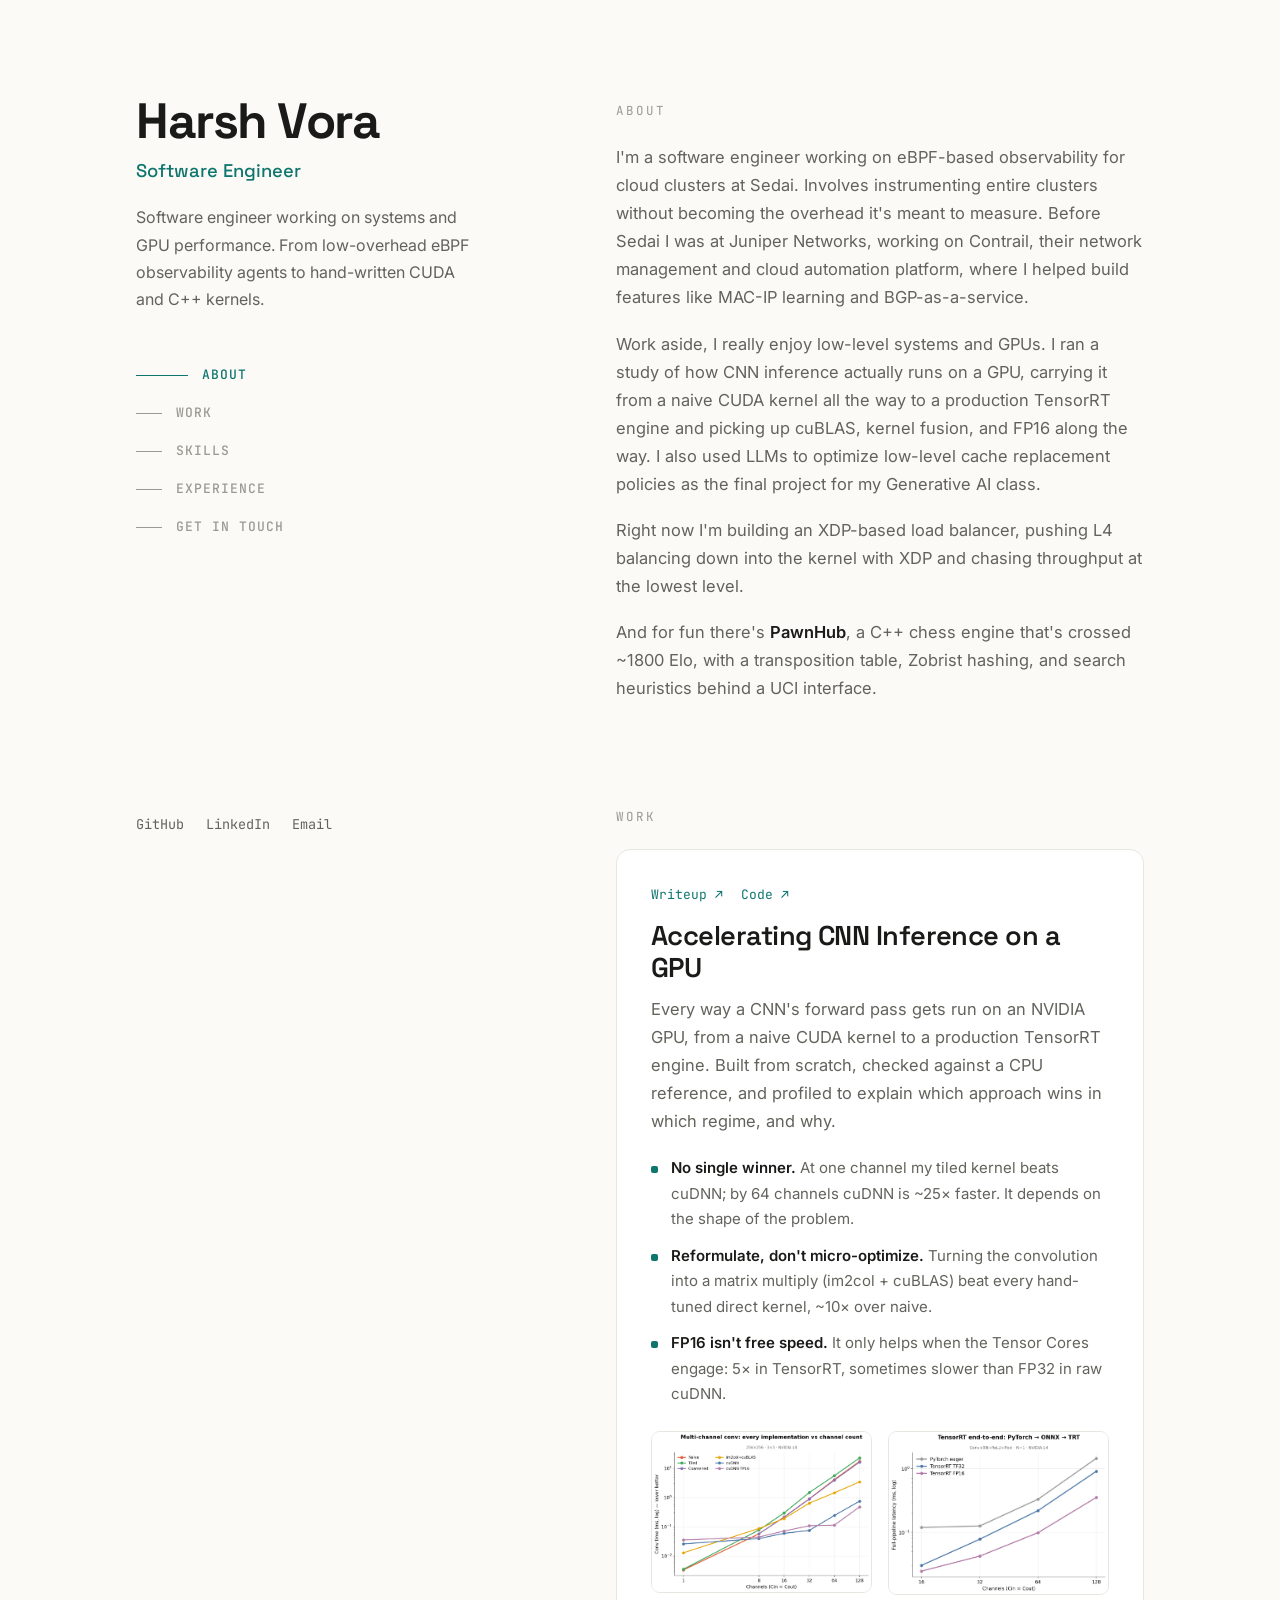
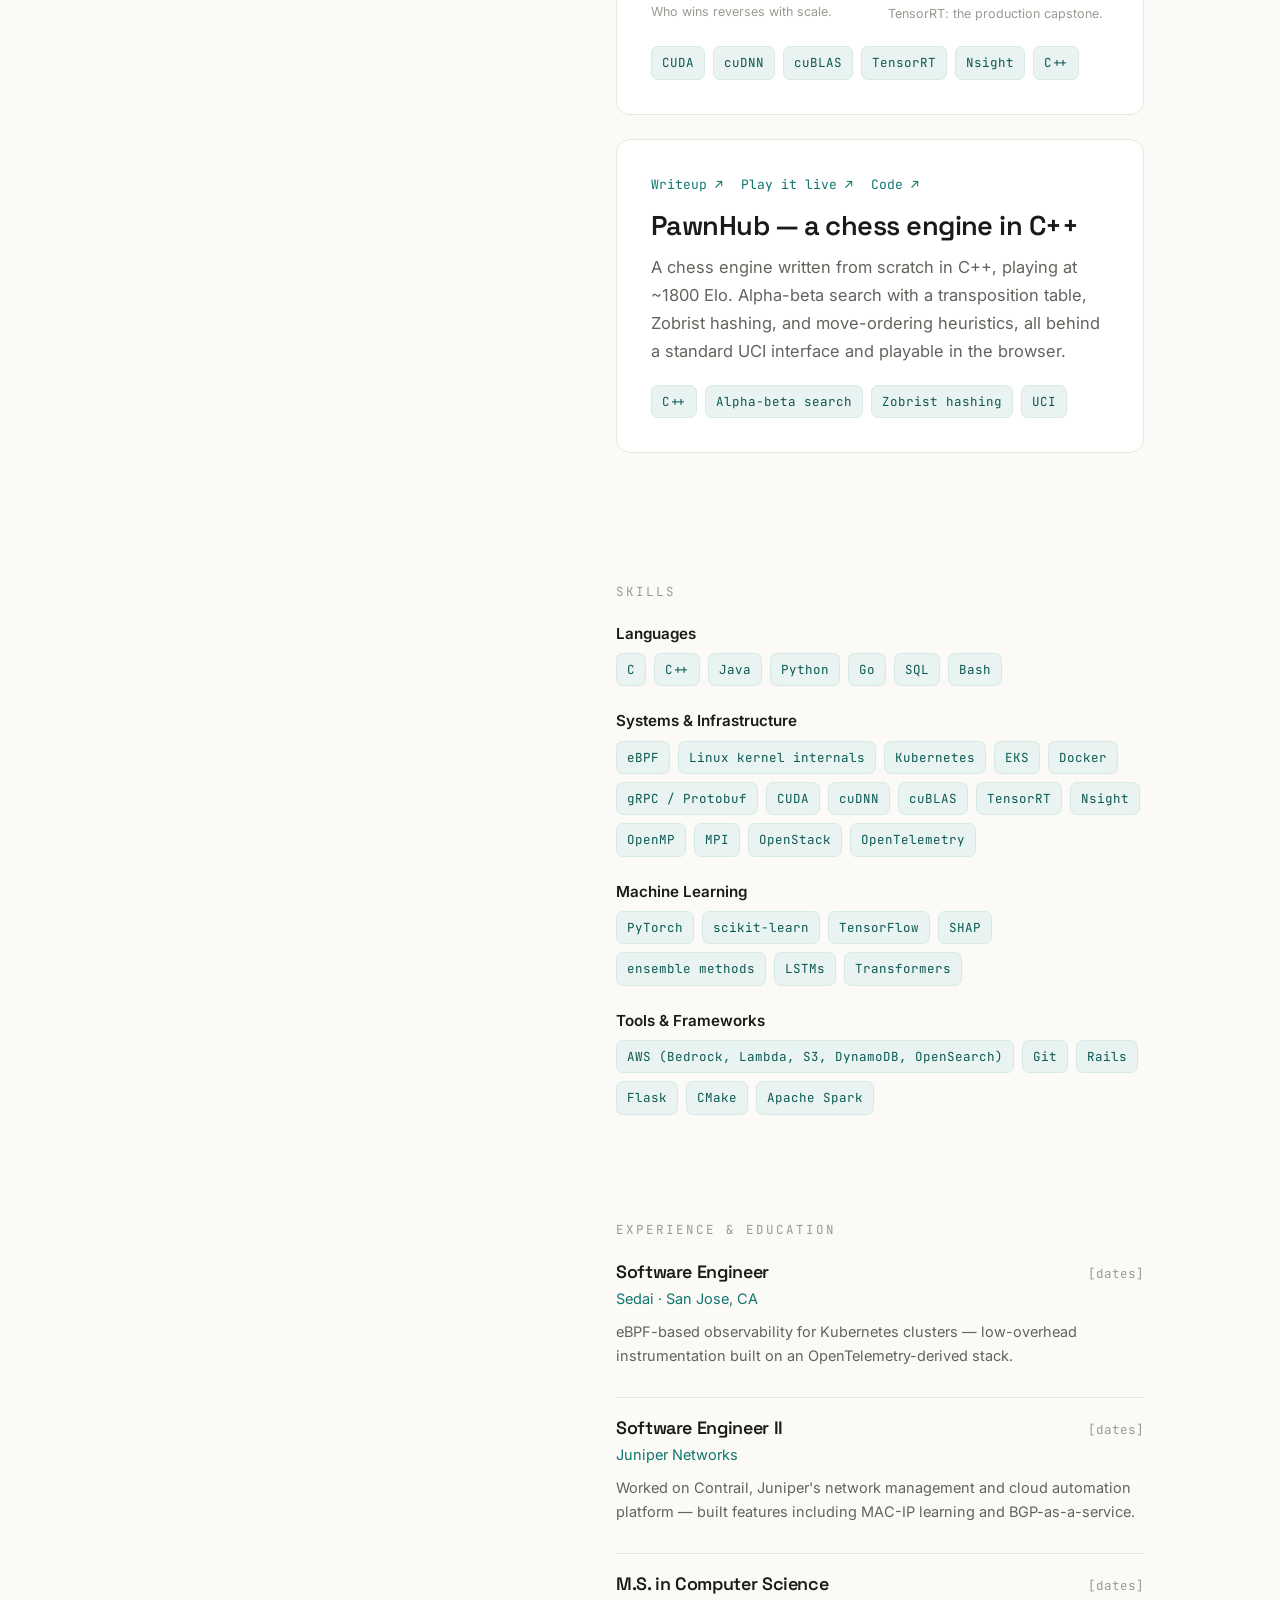
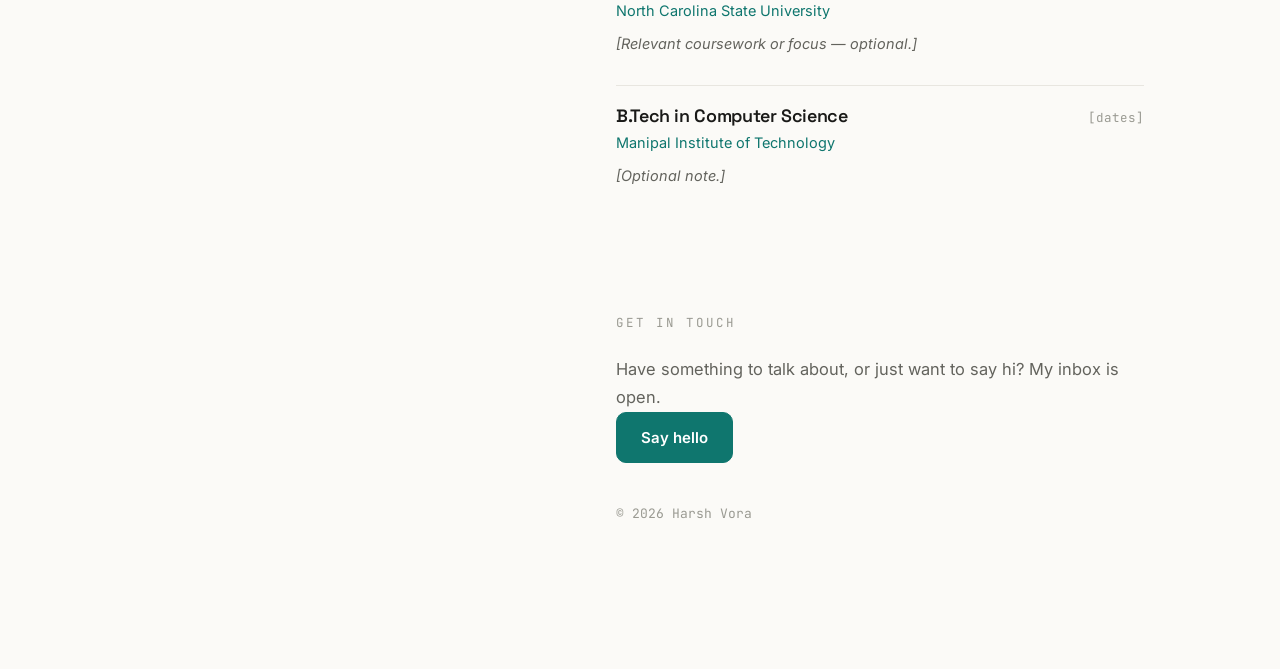
==== commit f148fd58: "Redesign: sidebar layout, light theme; new About, Skills, contact copy" ====
--- a/index.html
+++ b/index.html
@@ -3,195 +3,174 @@
 <head>
 <meta charset="UTF-8">
 <meta name="viewport" content="width=device-width, initial-scale=1.0">
-<title>Harsh Vora | Software Engineer</title>
-<meta name="description" content="Software engineer working on systems and GPU performance. CUDA, eBPF, inference optimization.">
+<title>Harsh Vora — Software Engineer</title>
+<meta name="description" content="Harsh Vora — software engineer working on systems and GPU performance. eBPF, CUDA, C++.">
 <link rel="preconnect" href="https://fonts.googleapis.com">
 <link rel="preconnect" href="https://fonts.gstatic.com" crossorigin>
-<link href="https://fonts.googleapis.com/css2?family=Inter:wght@400;500;600;700;800;900&family=JetBrains+Mono:wght@400;500;600&display=swap" rel="stylesheet">
+<link href="https://fonts.googleapis.com/css2?family=Space+Grotesk:wght@500;600;700&family=Inter:wght@400;500;600;700&family=JetBrains+Mono:wght@400;500&display=swap" rel="stylesheet">
 <link rel="stylesheet" href="css/style.css">
 </head>
-<body id="hero">
+<body>
+<div class="layout">
 
-<header class="nav">
-  <a class="brand" href="#hero">HV<span>.</span></a>
-  <nav class="nav-links">
-    <a href="#about">About</a>
-    <a href="#skills">Skills</a>
-    <a href="#projects">Projects</a>
-    <a href="#experience">Experience</a>
-    <a href="#contact">Contact</a>
-  </nav>
-</header>
-
-<main>
-  <!-- ===================== HERO ===================== -->
-  <section class="hero">
-    <div class="badge"><span class="dot"></span>Currently — eBPF-based Kubernetes observability @ Sedai</div>
-    <h1>Hi, I'm <span class="hl">Harsh Vora</span></h1>
-    <p class="hero-lede">
-      Software engineer working on systems and GPU performance. From low-overhead eBPF
-      observability agents to hand-written CUDA and C++ kernels.
-    </p>
-    <div class="hero-cta">
-      <a class="btn" href="#projects">View my work</a>
-      <a class="btn ghost" href="#contact">Get in touch</a>
+  <aside class="sidebar">
+    <div class="side-top">
+      <h1 class="name">Harsh Vora</h1>
+      <p class="role">Software Engineer</p>
+      <p class="tagline">Software engineer working on systems and GPU performance. From low-overhead eBPF observability agents to hand-written CUDA and C++ kernels.</p>
+      <nav class="side-nav">
+        <a href="#about" class="nav-item" data-target="about"><span class="nav-line"></span><span>About</span></a>
+        <a href="#work" class="nav-item" data-target="work"><span class="nav-line"></span><span>Work</span></a>
+        <a href="#skills" class="nav-item" data-target="skills"><span class="nav-line"></span><span>Skills</span></a>
+        <a href="#experience" class="nav-item" data-target="experience"><span class="nav-line"></span><span>Experience</span></a>
+        <a href="#contact" class="nav-item" data-target="contact"><span class="nav-line"></span><span>Get in touch</span></a>
+      </nav>
     </div>
-  </section>
-
-  <!-- ===================== ABOUT ===================== -->
-  <section id="about" class="section">
-    <p class="sec-label"><span>01</span> / About</p>
-    <h2 class="sec-title">About me</h2>
-    <div class="about-copy wide">
-      <p>
-        I'm a software engineer who likes working close to the machine. At Sedai I build
-        eBPF-based observability for Kubernetes, instrumentation that has to watch an entire
-        cluster without becoming the overhead it is meant to measure. Before that I spent two
-        and a half years at Juniper Networks.
-      </p>
-      <p>
-        I studied Computer Science at NC State, where I earned my M.S., and at Manipal
-        Institute of Technology for my B.Tech. Outside of work I build things end to end to
-        understand them. Most recently that has meant a deep study of how CNN inference
-        actually runs on a GPU, carried from a naive CUDA kernel all the way to a production
-        TensorRT engine, and Pawnhub, a chess engine written from scratch in C++.
-      </p>
-    </div>
-  </section>
-
-  <!-- ===================== SKILLS ===================== -->
-  <section id="skills" class="section">
-    <p class="sec-label"><span>02</span> / Skills</p>
-    <h2 class="sec-title">Skills</h2>
-    <div class="skills-grid">
-      <div class="skill-col">
-        <h3>Languages</h3>
-        <div class="pills"><span>C</span><span>C++</span><span>Java</span><span>Python</span><span>Go</span><span>SQL</span><span>Bash</span></div>
-      </div>
-      <div class="skill-col">
-        <h3>Systems &amp; Infrastructure</h3>
-        <div class="pills"><span>eBPF</span><span>Linux kernel internals</span><span>Kubernetes</span><span>EKS</span><span>Docker</span><span>gRPC / Protobuf</span><span>CUDA</span><span>cuDNN</span><span>cuBLAS</span><span>TensorRT</span><span>Nsight</span><span>OpenMP</span><span>MPI</span><span>OpenStack</span><span>OpenTelemetry</span></div>
-      </div>
-      <div class="skill-col">
-        <h3>Machine Learning</h3>
-        <div class="pills"><span>PyTorch</span><span>scikit-learn</span><span>TensorFlow</span><span>SHAP</span><span>ensemble methods</span><span>LSTMs</span><span>Transformers</span></div>
-      </div>
-      <div class="skill-col">
-        <h3>Tools &amp; Frameworks</h3>
-        <div class="pills"><span>AWS (Bedrock, Lambda, S3, DynamoDB, OpenSearch)</span><span>Git</span><span>Rails</span><span>Flask</span><span>CMake</span><span>Apache Spark</span></div>
-      </div>
-    </div>
-  </section>
-
-  <!-- ===================== PROJECTS ===================== -->
-  <section id="projects" class="section">
-    <p class="sec-label"><span>03</span> / Work</p>
-    <h2 class="sec-title">Featured projects</h2>
-
-    <!-- Project 01: CNN (rich) -->
-    <article class="project featured">
-      <div class="project-num">01</div>
-      <div class="project-main">
-        <div class="project-links">
-          <a href="cnn.html">Full writeup ↗</a>
-          <a href="https://github.com/harshvora7/accelerating_cnn" target="_blank" rel="noopener">GitHub ↗</a>
-        </div>
-        <h3>Accelerating CNN Inference on a GPU</h3>
-        <p class="project-desc">
-          Every way a CNN's forward pass gets run on an NVIDIA GPU, from a naive CUDA kernel
-          to a production TensorRT engine. Implemented from scratch, checked against a CPU
-          reference, and profiled to explain which approach wins in which regime, and why.
-        </p>
-        <div class="findings">
-          <div class="finding"><h4>No single winner</h4><p>At one channel my tiled kernel beats cuDNN. By 64 channels cuDNN is ~25× faster. The fastest implementation depends on the shape of the problem.</p></div>
-          <div class="finding"><h4>Reformulate, don't micro-optimize</h4><p>The way past a hand-written kernel wasn't a cleverer kernel. It was turning the convolution into a matrix multiply. im2col + cuBLAS ran ~10× faster than naive.</p></div>
-          <div class="finding"><h4>FP16 isn't free speed</h4><p>Half precision only helps when the Tensor Cores actually engage. In TensorRT it was 5× faster than PyTorch. In raw cuDNN, sometimes <em>slower</em> than FP32.</p></div>
-        </div>
-        <div class="project-charts">
-          <figure><img src="assets/charts/03_mc_ladder.png" alt="Multi-channel convolution timings across channel counts"><figcaption>Who wins reverses with scale.</figcaption></figure>
-          <figure><img src="assets/charts/08_tensorrt.png" alt="TensorRT end-to-end latency vs channels"><figcaption>TensorRT: the production capstone.</figcaption></figure>
-        </div>
-        <div class="pills tag-row"><span>CUDA</span><span>cuDNN</span><span>cuBLAS</span><span>TensorRT</span><span>Nsight</span><span>C++</span></div>
-      </div>
-    </article>
-
-    <!-- Project 02: Pawnhub -->
-    <article class="project">
-      <div class="project-num">02</div>
-      <div class="project-main">
-        <div class="project-links">
-          <a href="chess.html">Full writeup ↗</a>
-          <a href="https://pawnhub.fly.dev" target="_blank" rel="noopener">Play it live ↗</a>
-          <a href="https://github.com/harshvora7" target="_blank" rel="noopener">GitHub ↗</a>
-        </div>
-        <h3>Pawnhub — a chess engine in C++</h3>
-        <p class="project-desc">
-          A chess engine built from scratch in C++. <em>[One-line summary to fill: search
-          technique, evaluation, move generation, playing strength.]</em>
-        </p>
-        <div class="pills tag-row"><span>C++</span><span>Search</span><span>Algorithms</span></div>
-      </div>
-    </article>
-
-    <p class="more-note">More projects coming soon.</p>
-  </section>
-
-  <!-- ===================== EXPERIENCE ===================== -->
-  <section id="experience" class="section">
-    <p class="sec-label"><span>04</span> / Journey</p>
-    <h2 class="sec-title">Experience &amp; education</h2>
-    <div class="timeline">
-      <div class="tl-item">
-        <div class="tl-date">[dates]</div>
-        <div class="tl-body">
-          <h3>Software Engineer</h3>
-          <p class="tl-org">Sedai · San Jose, CA</p>
-          <p>eBPF-based Kubernetes observability — building low-overhead instrumentation agents on an OpenTelemetry-derived stack.</p>
-        </div>
-      </div>
-      <div class="tl-item">
-        <div class="tl-date">[dates]</div>
-        <div class="tl-body">
-          <h3>Software Engineer II</h3>
-          <p class="tl-org">Juniper Networks</p>
-          <p><em>[Short description of your work here.]</em></p>
-        </div>
-      </div>
-      <div class="tl-item">
-        <div class="tl-date">[dates]</div>
-        <div class="tl-body">
-          <h3>M.S. in Computer Science</h3>
-          <p class="tl-org">North Carolina State University</p>
-          <p><em>[Relevant coursework or focus.]</em></p>
-        </div>
-      </div>
-      <div class="tl-item">
-        <div class="tl-date">[dates]</div>
-        <div class="tl-body">
-          <h3>B.Tech in Computer Science</h3>
-          <p class="tl-org">Manipal Institute of Technology</p>
-          <p><em>[Optional note.]</em></p>
-        </div>
-      </div>
-    </div>
-  </section>
-
-  <!-- ===================== CONTACT ===================== -->
-  <section id="contact" class="section contact">
-    <p class="sec-label"><span>05</span> / Contact</p>
-    <h2 class="sec-title">Let's build something together</h2>
-    <p class="contact-lede">Have a project in mind, or just want to say hi? My inbox is always open.</p>
-    <a class="btn big" href="mailto:harsh.k.vora@gmail.com">Say hello</a>
-    <p class="quote">"insert catchy phrase"</p>
-    <div class="socials">
+    <div class="side-socials">
       <a href="https://github.com/harshvora7" target="_blank" rel="noopener">GitHub</a>
       <a href="#" target="_blank" rel="noopener">LinkedIn</a>
       <a href="mailto:harsh.k.vora@gmail.com">Email</a>
     </div>
-  </section>
-</main>
+  </aside>
 
-<footer class="footer">© <span id="year"></span> Harsh Vora. All rights reserved.</footer>
-<script>document.getElementById('year').textContent=new Date().getFullYear();</script>
+  <main class="content">
+
+    <section id="about" class="block">
+      <p class="block-label">About</p>
+      <div class="prose">
+        <p>
+          I'm a software engineer working on eBPF-based observability for cloud clusters at
+          Sedai. Involves instrumenting entire clusters without becoming the overhead it's
+          meant to measure. Before Sedai I was at Juniper Networks, working on Contrail,
+          their network management and cloud automation platform, where I helped build
+          features like MAC-IP learning and BGP-as-a-service.
+        </p>
+        <p>
+          Work aside, I really enjoy low-level systems and GPUs. I ran a study of how CNN
+          inference actually runs on a GPU, carrying it from a naive CUDA kernel all the way
+          to a production TensorRT engine and picking up cuBLAS, kernel fusion, and FP16
+          along the way. I also used LLMs to optimize low-level cache replacement policies as
+          the final project for my Generative AI class.
+        </p>
+        <p>
+          Right now I'm building an XDP-based load balancer, pushing L4 balancing down into
+          the kernel with XDP and chasing throughput at the lowest level.
+        </p>
+        <p>
+          And for fun there's <strong>PawnHub</strong>, a C++ chess engine that's crossed
+          ~1800 Elo, with a transposition table, Zobrist hashing, and search heuristics
+          behind a UCI interface.
+        </p>
+      </div>
+    </section>
+
+    <section id="work" class="block">
+      <p class="block-label">Work</p>
+
+      <article class="card">
+        <div class="card-links">
+          <a href="cnn.html">Writeup ↗</a>
+          <a href="https://github.com/harshvora7/accelerating_cnn" target="_blank" rel="noopener">Code ↗</a>
+        </div>
+        <h2>Accelerating CNN Inference on a GPU</h2>
+        <p class="card-desc">
+          Every way a CNN's forward pass gets run on an NVIDIA GPU, from a naive CUDA kernel
+          to a production TensorRT engine. Built from scratch, checked against a CPU
+          reference, and profiled to explain which approach wins in which regime, and why.
+        </p>
+        <ul class="finds">
+          <li><b>No single winner.</b> At one channel my tiled kernel beats cuDNN; by 64 channels cuDNN is ~25× faster. It depends on the shape of the problem.</li>
+          <li><b>Reformulate, don't micro-optimize.</b> Turning the convolution into a matrix multiply (im2col + cuBLAS) beat every hand-tuned direct kernel, ~10× over naive.</li>
+          <li><b>FP16 isn't free speed.</b> It only helps when the Tensor Cores engage: 5× in TensorRT, sometimes slower than FP32 in raw cuDNN.</li>
+        </ul>
+        <div class="charts">
+          <figure><img src="assets/charts/03_mc_ladder.png" alt="Multi-channel conv timings across channel counts"><figcaption>Who wins reverses with scale.</figcaption></figure>
+          <figure><img src="assets/charts/08_tensorrt.png" alt="TensorRT latency vs channels"><figcaption>TensorRT: the production capstone.</figcaption></figure>
+        </div>
+        <div class="stack"><span>CUDA</span><span>cuDNN</span><span>cuBLAS</span><span>TensorRT</span><span>Nsight</span><span>C++</span></div>
+      </article>
+
+      <article class="card">
+        <div class="card-links">
+          <a href="chess.html">Writeup ↗</a>
+          <a href="https://pawnhub.fly.dev" target="_blank" rel="noopener">Play it live ↗</a>
+          <a href="https://github.com/harshvora7" target="_blank" rel="noopener">Code ↗</a>
+        </div>
+        <h2>PawnHub — a chess engine in C++</h2>
+        <p class="card-desc">
+          A chess engine written from scratch in C++, playing at ~1800 Elo. Alpha-beta search
+          with a transposition table, Zobrist hashing, and move-ordering heuristics, all
+          behind a standard UCI interface and playable in the browser.
+        </p>
+        <div class="stack"><span>C++</span><span>Alpha-beta search</span><span>Zobrist hashing</span><span>UCI</span></div>
+      </article>
+    </section>
+
+    <section id="skills" class="block">
+      <p class="block-label">Skills</p>
+      <div class="skills">
+        <div class="skill-row"><h3>Languages</h3>
+          <div class="stack"><span>C</span><span>C++</span><span>Java</span><span>Python</span><span>Go</span><span>SQL</span><span>Bash</span></div></div>
+        <div class="skill-row"><h3>Systems &amp; Infrastructure</h3>
+          <div class="stack"><span>eBPF</span><span>Linux kernel internals</span><span>Kubernetes</span><span>EKS</span><span>Docker</span><span>gRPC / Protobuf</span><span>CUDA</span><span>cuDNN</span><span>cuBLAS</span><span>TensorRT</span><span>Nsight</span><span>OpenMP</span><span>MPI</span><span>OpenStack</span><span>OpenTelemetry</span></div></div>
+        <div class="skill-row"><h3>Machine Learning</h3>
+          <div class="stack"><span>PyTorch</span><span>scikit-learn</span><span>TensorFlow</span><span>SHAP</span><span>ensemble methods</span><span>LSTMs</span><span>Transformers</span></div></div>
+        <div class="skill-row"><h3>Tools &amp; Frameworks</h3>
+          <div class="stack"><span>AWS (Bedrock, Lambda, S3, DynamoDB, OpenSearch)</span><span>Git</span><span>Rails</span><span>Flask</span><span>CMake</span><span>Apache Spark</span></div></div>
+      </div>
+    </section>
+
+    <section id="experience" class="block">
+      <p class="block-label">Experience &amp; Education</p>
+      <div class="exp">
+        <div class="exp-item">
+          <div class="exp-head"><h3>Software Engineer</h3><span class="exp-date">[dates]</span></div>
+          <p class="exp-org">Sedai · San Jose, CA</p>
+          <p class="exp-desc">eBPF-based observability for Kubernetes clusters — low-overhead instrumentation built on an OpenTelemetry-derived stack.</p>
+        </div>
+        <div class="exp-item">
+          <div class="exp-head"><h3>Software Engineer II</h3><span class="exp-date">[dates]</span></div>
+          <p class="exp-org">Juniper Networks</p>
+          <p class="exp-desc">Worked on Contrail, Juniper's network management and cloud automation platform — built features including MAC-IP learning and BGP-as-a-service.</p>
+        </div>
+        <div class="exp-item">
+          <div class="exp-head"><h3>M.S. in Computer Science</h3><span class="exp-date">[dates]</span></div>
+          <p class="exp-org">North Carolina State University</p>
+          <p class="exp-desc"><em>[Relevant coursework or focus — optional.]</em></p>
+        </div>
+        <div class="exp-item">
+          <div class="exp-head"><h3>B.Tech in Computer Science</h3><span class="exp-date">[dates]</span></div>
+          <p class="exp-org">Manipal Institute of Technology</p>
+          <p class="exp-desc"><em>[Optional note.]</em></p>
+        </div>
+      </div>
+    </section>
+
+    <section id="contact" class="block">
+      <p class="block-label">Get in touch</p>
+      <div class="prose">
+        <p>Have something to talk about, or just want to say hi? My inbox is open.</p>
+      </div>
+      <a class="btn" href="mailto:harsh.k.vora@gmail.com">Say hello</a>
+      <p class="foot">© <span id="year"></span> Harsh Vora</p>
+    </section>
+
+  </main>
+</div>
+
+<script>
+  document.getElementById('year').textContent = new Date().getFullYear();
+  const items = document.querySelectorAll('.nav-item');
+  const byId = Object.fromEntries([...items].map(a => [a.dataset.target, a]));
+  const obs = new IntersectionObserver((entries) => {
+    entries.forEach(e => {
+      if (e.isIntersecting) {
+        items.forEach(i => i.classList.remove('active'));
+        byId[e.target.id]?.classList.add('active');
+      }
+    });
+  }, { rootMargin: '-45% 0px -50% 0px' });
+  document.querySelectorAll('.block').forEach(s => obs.observe(s));
+</script>
 </body>
 </html>
--- a/css/style.css
+++ b/css/style.css
@@ -1,173 +1,96 @@
-/* ================= tokens ================= */
 :root{
-  --bg:#0E0E11; --bg-2:#141418; --surface:#17171C; --surface-2:#1D1D23;
-  --ink:#ECECEE; --muted:#9B9BA3; --faint:#6B6B73;
-  --line:#28282F; --accent:#F0883E; --accent-2:#FFB27A;
-  --radius:16px; --maxw:1080px;
-  --shadow:0 2px 8px rgba(0,0,0,.3), 0 16px 48px rgba(0,0,0,.25);
+  --bg:#FBFAF7; --surface:#FFFFFF; --ink:#1A1A18; --muted:#63635D; --faint:#9A9A92;
+  --line:#E8E6E0; --accent:#0F766E; --accent-soft:#E9F3F1; --accent-ink:#0B5851;
+  --radius:14px; --maxw:1120px;
 }
 *{box-sizing:border-box;margin:0;padding:0}
 html{scroll-behavior:smooth}
-body{
-  background:var(--bg); color:var(--ink);
-  font-family:'Inter',system-ui,-apple-system,Segoe UI,Roboto,sans-serif;
-  font-size:17px; line-height:1.65; -webkit-font-smoothing:antialiased;
+body{background:var(--bg); color:var(--ink); font-family:'Inter',system-ui,-apple-system,Segoe UI,Roboto,sans-serif; font-size:16.5px; line-height:1.7; -webkit-font-smoothing:antialiased}
+::selection{background:var(--accent); color:#fff}
+a{color:var(--accent); text-decoration:none; transition:color .15s ease}
+a:hover{color:var(--accent-ink)}
+h1,h2,h3{font-family:'Space Grotesk',sans-serif; letter-spacing:-.02em; line-height:1.15}
+strong,b{font-weight:600; color:var(--ink)}
+em{color:var(--muted); font-style:italic}
+
+.layout{max-width:var(--maxw); margin:0 auto; padding:0 clamp(24px,5vw,56px); display:flex; gap:clamp(40px,6vw,88px)}
+
+.sidebar{display:flex; flex-direction:column; justify-content:space-between}
+.name{font-size:clamp(2.4rem,4vw,3.1rem); font-weight:700; letter-spacing:-.03em}
+.role{font-family:'Space Grotesk',sans-serif; font-size:1.15rem; font-weight:500; color:var(--accent); margin-top:6px}
+.tagline{color:var(--muted); font-size:1rem; margin-top:18px; max-width:34ch}
+.side-nav{display:flex; flex-direction:column; gap:2px; margin-top:44px}
+.nav-item{display:flex; align-items:center; gap:14px; color:var(--faint); font-family:'JetBrains Mono',monospace; font-size:13px; letter-spacing:.08em; text-transform:uppercase; padding:7px 0; font-weight:500}
+.nav-item .nav-line{height:1px; width:26px; background:var(--faint); transition:width .2s ease, background .2s ease}
+.nav-item:hover{color:var(--ink)}
+.nav-item:hover .nav-line{width:44px; background:var(--ink)}
+.nav-item.active{color:var(--accent)}
+.nav-item.active .nav-line{width:52px; background:var(--accent)}
+.side-socials{display:flex; gap:22px; font-family:'JetBrains Mono',monospace; font-size:13.5px; padding-top:32px}
+.side-socials a{color:var(--muted)}
+.side-socials a:hover{color:var(--accent)}
+
+.block{padding:0 0 clamp(64px,9vw,104px)}
+.block-label{font-family:'JetBrains Mono',monospace; font-size:12.5px; letter-spacing:.16em; text-transform:uppercase; color:var(--faint); margin-bottom:22px}
+.prose p{color:var(--muted); margin-bottom:18px}
+.prose p:last-child{margin-bottom:0}
+.prose strong{color:var(--ink)}
+
+@media (min-width:1000px){
+  .sidebar{position:sticky; top:0; height:100vh; width:40%; max-width:420px; flex-shrink:0; padding:92px 0 64px}
+  .content{width:60%; padding:100px 0 40px}
 }
-body::selection,*::selection{background:var(--accent); color:#0E0E11}
-em{font-style:italic; color:var(--muted)}
-a{color:var(--accent); text-decoration:none; transition:color .15s ease}
-a:hover{color:var(--accent-2)}
-.mono{font-family:'JetBrains Mono',monospace}
-
-/* ================= nav ================= */
-.nav{
-  position:sticky; top:0; z-index:50;
-  background:rgba(14,14,17,.72); backdrop-filter:saturate(1.4) blur(10px);
-  border-bottom:1px solid var(--line);
-  display:flex; align-items:center; justify-content:space-between;
-  padding:15px clamp(20px,5vw,48px);
-}
-.brand{color:var(--ink); font-weight:800; font-size:18px; letter-spacing:-.02em; font-family:'JetBrains Mono',monospace}
-.brand span{color:var(--accent)}
-.brand:hover{color:var(--ink)}
-.nav-links{display:flex; gap:26px}
-.nav-links a{color:var(--muted); font-size:14.5px; font-weight:500}
-.nav-links a:hover{color:var(--ink)}
-
-/* ================= layout ================= */
-main{max-width:var(--maxw); margin:0 auto; padding:0 clamp(20px,5vw,48px)}
-.section{padding:clamp(56px,9vw,96px) 0; border-top:1px solid var(--line)}
-.sec-label{
-  font-family:'JetBrains Mono',monospace; font-size:14px; color:var(--faint);
-  letter-spacing:.02em; margin-bottom:14px;
-}
-.sec-label span{color:var(--accent)}
-.sec-title{font-size:clamp(1.8rem,4vw,2.6rem); font-weight:800; letter-spacing:-.03em; margin-bottom:40px; line-height:1.1}
-
-/* ================= hero ================= */
-.hero{padding:clamp(72px,13vw,140px) 0 clamp(56px,9vw,96px)}
-.badge{
-  display:inline-flex; align-items:center; gap:9px;
-  font-family:'JetBrains Mono',monospace; font-size:13px; color:var(--muted);
-  background:var(--surface); border:1px solid var(--line); border-radius:999px;
-  padding:7px 15px; margin-bottom:30px;
-}
-.badge .dot{width:8px; height:8px; border-radius:50%; background:var(--accent); box-shadow:0 0 0 4px rgba(240,136,62,.18)}
-.hero h1{font-size:clamp(2.6rem,7.5vw,4.6rem); font-weight:900; letter-spacing:-.04em; line-height:1.02; margin-bottom:26px}
-.hero h1 .hl{color:var(--accent)}
-.hero-lede{font-size:clamp(1.08rem,2.3vw,1.32rem); color:var(--muted); max-width:62ch; margin-bottom:36px}
-.hero-cta{display:flex; gap:14px; flex-wrap:wrap}
-
-/* ================= buttons ================= */
-.btn{
-  display:inline-block; background:var(--accent); color:#0E0E11; font-weight:700; font-size:15px;
-  padding:12px 22px; border-radius:11px; border:1px solid var(--accent);
-  transition:transform .12s ease, box-shadow .12s ease, background .15s ease;
-}
-.btn:hover{color:#0E0E11; transform:translateY(-2px); box-shadow:0 8px 22px rgba(240,136,62,.28); background:var(--accent-2); border-color:var(--accent-2)}
-.btn.ghost{background:transparent; color:var(--ink); border-color:var(--line)}
-.btn.ghost:hover{border-color:var(--accent); color:var(--accent); box-shadow:none}
-.btn.big{font-size:16px; padding:14px 28px}
-
-/* ================= about ================= */
-.about-grid{display:grid; grid-template-columns:1.5fr 1fr; gap:48px; align-items:start}
-.about-copy p{color:var(--muted); margin-bottom:18px; max-width:60ch}
-.about-copy.wide{max-width:70ch}
-.about-copy.wide p{max-width:none}
-.stats{display:flex; flex-direction:column; gap:18px}
-.stat{background:var(--surface); border:1px solid var(--line); border-radius:var(--radius); padding:20px 22px}
-.stat .num{display:block; font-size:2.1rem; font-weight:800; color:var(--accent); letter-spacing:-.02em; font-family:'JetBrains Mono',monospace}
-.stat .cap{display:block; font-size:14px; color:var(--muted); margin-top:4px}
-
-/* ================= skills ================= */
-.skills-grid{display:grid; grid-template-columns:repeat(2,1fr); gap:28px}
-.skill-col h3{font-size:1rem; font-weight:700; margin-bottom:14px; color:var(--ink)}
-.pills{display:flex; flex-wrap:wrap; gap:9px}
-.pills span{
-  font-family:'JetBrains Mono',monospace; font-size:13px; color:var(--muted);
-  background:var(--surface); border:1px solid var(--line); border-radius:8px; padding:6px 12px;
+@media (max-width:999px){
+  .layout{flex-direction:column; gap:0}
+  .sidebar{padding:64px 0 8px}
+  .side-nav{display:none}
+  .side-socials{padding-top:24px}
+  .content{padding:40px 0}
 }
 
-/* ================= projects ================= */
-.project{
-  display:grid; grid-template-columns:auto 1fr; gap:28px;
-  background:var(--surface); border:1px solid var(--line); border-radius:var(--radius);
-  padding:clamp(24px,4vw,40px); margin-bottom:28px; box-shadow:var(--shadow);
-  transition:border-color .2s ease;
-}
-.project:hover{border-color:#3A3A44}
-.project-num{font-family:'JetBrains Mono',monospace; font-size:1.4rem; font-weight:600; color:var(--accent); opacity:.85}
-.project-links{display:flex; gap:18px; margin-bottom:14px; font-size:14px; font-family:'JetBrains Mono',monospace}
-.project-main h3{font-size:clamp(1.4rem,3vw,1.9rem); font-weight:700; letter-spacing:-.02em; margin-bottom:14px}
-.project-desc{color:var(--muted); max-width:68ch; margin-bottom:26px}
+.card{background:var(--surface); border:1px solid var(--line); border-radius:var(--radius); padding:clamp(22px,3.5vw,34px); margin-bottom:24px; transition:border-color .2s ease, box-shadow .2s ease}
+.card:hover{border-color:#D9D6CE; box-shadow:0 10px 30px rgba(26,26,24,.05)}
+.card-links{display:flex; gap:18px; font-family:'JetBrains Mono',monospace; font-size:13px; margin-bottom:14px}
+.card h2{font-size:clamp(1.35rem,2.6vw,1.7rem); font-weight:600; margin-bottom:12px}
+.card-desc{color:var(--muted); margin-bottom:20px}
+.finds{list-style:none; display:flex; flex-direction:column; gap:11px; margin-bottom:24px}
+.finds li{position:relative; padding-left:20px; color:var(--muted); font-size:15px}
+.finds li::before{content:""; position:absolute; left:0; top:11px; width:7px; height:7px; border-radius:2px; background:var(--accent)}
+.finds li b{color:var(--ink); font-weight:600}
+.charts{display:grid; grid-template-columns:1fr 1fr; gap:16px; margin-bottom:22px}
+.charts figure{margin:0}
+.charts img{width:100%; height:auto; display:block; border:1px solid var(--line); border-radius:9px; background:#fff}
+.charts figcaption{font-size:12.5px; color:var(--faint); margin-top:8px}
 
-.findings{display:grid; grid-template-columns:repeat(3,1fr); gap:20px; margin-bottom:28px}
-.finding{border-left:2px solid var(--accent); padding-left:15px}
-.finding h4{font-size:.98rem; font-weight:700; margin-bottom:6px}
-.finding p{font-size:14px; color:var(--muted)}
+.stack{display:flex; flex-wrap:wrap; gap:8px}
+.stack span{font-family:'JetBrains Mono',monospace; font-size:12.5px; color:var(--accent-ink); background:var(--accent-soft); border:1px solid #D7EAE6; border-radius:7px; padding:5px 10px}
 
-.project-charts{display:grid; grid-template-columns:1fr 1fr; gap:18px; margin-bottom:26px}
-.project-charts figure{margin:0}
-.project-charts img{width:100%; height:auto; display:block; background:#fff; border-radius:10px; border:1px solid var(--line)}
-.project-charts figcaption{font-size:13px; color:var(--faint); margin-top:9px}
-.tag-row{margin-top:4px}
-.more-note{color:var(--faint); text-align:center; font-size:15px; padding-top:10px}
+.skills{display:flex; flex-direction:column; gap:26px}
+.skill-row h3{font-family:'Inter',sans-serif; font-size:.95rem; font-weight:600; letter-spacing:0; margin-bottom:11px; color:var(--ink)}
 
-/* ================= timeline ================= */
-.timeline{position:relative; padding-left:4px}
-.tl-item{display:grid; grid-template-columns:150px 1fr; gap:24px; padding-bottom:34px; position:relative}
-.tl-item::before{content:""; position:absolute; left:158px; top:8px; bottom:-6px; width:1px; background:var(--line)}
-.tl-item:last-child::before{display:none}
-.tl-item .tl-body{position:relative; padding-left:26px}
-.tl-item .tl-body::before{content:""; position:absolute; left:-4px; top:7px; width:9px; height:9px; border-radius:50%; background:var(--accent); box-shadow:0 0 0 4px var(--bg)}
-.tl-date{font-family:'JetBrains Mono',monospace; font-size:13.5px; color:var(--faint); padding-top:2px; text-align:right}
-.tl-body h3{font-size:1.15rem; font-weight:700; margin-bottom:3px}
-.tl-org{color:var(--accent); font-size:14.5px; margin-bottom:8px}
-.tl-body p:last-child{color:var(--muted); font-size:14.5px}
+.exp{display:flex; flex-direction:column; gap:8px}
+.exp-item{padding:20px 0; border-top:1px solid var(--line)}
+.exp-item:first-child{border-top:none; padding-top:0}
+.exp-head{display:flex; align-items:baseline; justify-content:space-between; gap:16px}
+.exp-head h3{font-size:1.12rem; font-weight:600}
+.exp-date{font-family:'JetBrains Mono',monospace; font-size:12.5px; color:var(--faint); white-space:nowrap}
+.exp-org{color:var(--accent); font-size:14.5px; margin:3px 0 8px}
+.exp-desc{color:var(--muted); font-size:14.5px}
 
-/* ================= contact ================= */
-.contact{text-align:center}
-.contact .sec-label,.contact .sec-title{text-align:center}
-.contact-lede{color:var(--muted); max-width:48ch; margin:0 auto 28px}
-.quote{font-style:italic; color:var(--faint); margin:34px 0 22px}
-.socials{display:flex; gap:24px; justify-content:center; font-family:'JetBrains Mono',monospace; font-size:14.5px}
-.socials a{color:var(--muted)}
-.socials a:hover{color:var(--accent)}
+.btn{display:inline-block; background:var(--accent); color:#fff; font-weight:600; font-size:15px; padding:12px 24px; border-radius:10px; border:1px solid var(--accent); transition:transform .12s ease, background .15s ease, box-shadow .12s ease}
+.btn:hover{color:#fff; background:var(--accent-ink); transform:translateY(-2px); box-shadow:0 8px 22px rgba(15,118,110,.22)}
+.foot{font-family:'JetBrains Mono',monospace; font-size:13px; color:var(--faint); margin-top:40px}
 
-/* ================= footer ================= */
-.footer{
-  max-width:var(--maxw); margin:0 auto; padding:30px clamp(20px,5vw,48px);
-  border-top:1px solid var(--line); color:var(--faint); font-size:13.5px; text-align:center;
-  font-family:'JetBrains Mono',monospace;
-}
-
-/* ================= writeup (detail) pages ================= */
-.doc-nav{max-width:760px; margin:0 auto; padding:28px clamp(20px,5vw,32px) 0}
-.doc-nav a{font-family:'JetBrains Mono',monospace; font-size:14.5px; color:var(--muted)}
-.doc{max-width:760px; margin:0 auto; padding:22px clamp(20px,5vw,32px) 90px}
-.doc h1{font-size:clamp(2rem,5vw,2.9rem); font-weight:800; letter-spacing:-.03em; line-height:1.1; margin:22px 0 10px}
-.doc h2{font-size:1.55rem; font-weight:700; letter-spacing:-.02em; margin:48px 0 14px; padding-top:22px; border-top:1px solid var(--line)}
-.doc h3{font-size:1.22rem; font-weight:600; margin:32px 0 10px}
-.doc p{margin:0 0 18px; color:#C9C9CF}
-.doc em{color:var(--muted)}
+.doc-nav{max-width:720px; margin:0 auto; padding:40px clamp(22px,5vw,32px) 0}
+.doc-nav a{font-family:'JetBrains Mono',monospace; font-size:13.5px; color:var(--muted)}
+.doc{max-width:720px; margin:0 auto; padding:26px clamp(22px,5vw,32px) 96px}
+.doc h1{font-size:clamp(2rem,5vw,2.8rem); font-weight:700; letter-spacing:-.03em; margin:20px 0 12px; font-family:'Space Grotesk',sans-serif}
+.doc h2{font-size:1.5rem; font-weight:600; margin:46px 0 14px; padding-top:22px; border-top:1px solid var(--line); font-family:'Space Grotesk',sans-serif}
+.doc h3{font-size:1.2rem; font-weight:600; margin:30px 0 10px; font-family:'Space Grotesk',sans-serif}
+.doc p{margin:0 0 18px; color:#3A3A36}
 .doc a{color:var(--accent)}
-.doc img{width:100%; height:auto; background:#fff; border:1px solid var(--line); border-radius:10px; margin:14px 0 6px; padding:0}
-.doc code{font-family:'JetBrains Mono',monospace; font-size:.85em; background:var(--surface-2); border:1px solid var(--line); padding:2px 6px; border-radius:6px}
-.doc pre{background:#0A0A0C; border:1px solid var(--line); padding:18px; border-radius:10px; overflow:auto; margin:0 0 20px}
-.doc pre code{background:none; border:none; padding:0}
-.doc blockquote{border-left:2px solid var(--accent); padding-left:18px; color:var(--muted); font-style:italic; margin:0 0 18px}
-
-/* ================= responsive ================= */
-@media (max-width:820px){
-  .about-grid{grid-template-columns:1fr; gap:28px}
-  .skills-grid{grid-template-columns:1fr}
-  .findings{grid-template-columns:1fr}
-  .project-charts{grid-template-columns:1fr}
-  .project{grid-template-columns:1fr; gap:14px}
-  .tl-item{grid-template-columns:1fr; gap:6px}
-  .tl-item::before{display:none}
-  .tl-date{text-align:left}
-  .tl-item .tl-body{padding-left:0}
-  .tl-item .tl-body::before{display:none}
-  .nav-links{gap:15px; font-size:13px}
-}
+.doc img{width:100%; height:auto; border:1px solid var(--line); border-radius:10px; margin:14px 0 6px}
+.doc code{font-family:'JetBrains Mono',monospace; font-size:.86em; background:#F1EFE9; border:1px solid var(--line); padding:2px 6px; border-radius:6px}
+.doc pre{background:#1A1A18; color:#EDEDE8; padding:18px; border-radius:10px; overflow:auto; margin:0 0 20px}
+.doc pre code{background:none; border:none; color:inherit; padding:0}
+.doc blockquote{border-left:3px solid var(--accent); padding-left:18px; color:var(--muted); font-style:italic; margin:0 0 18px}
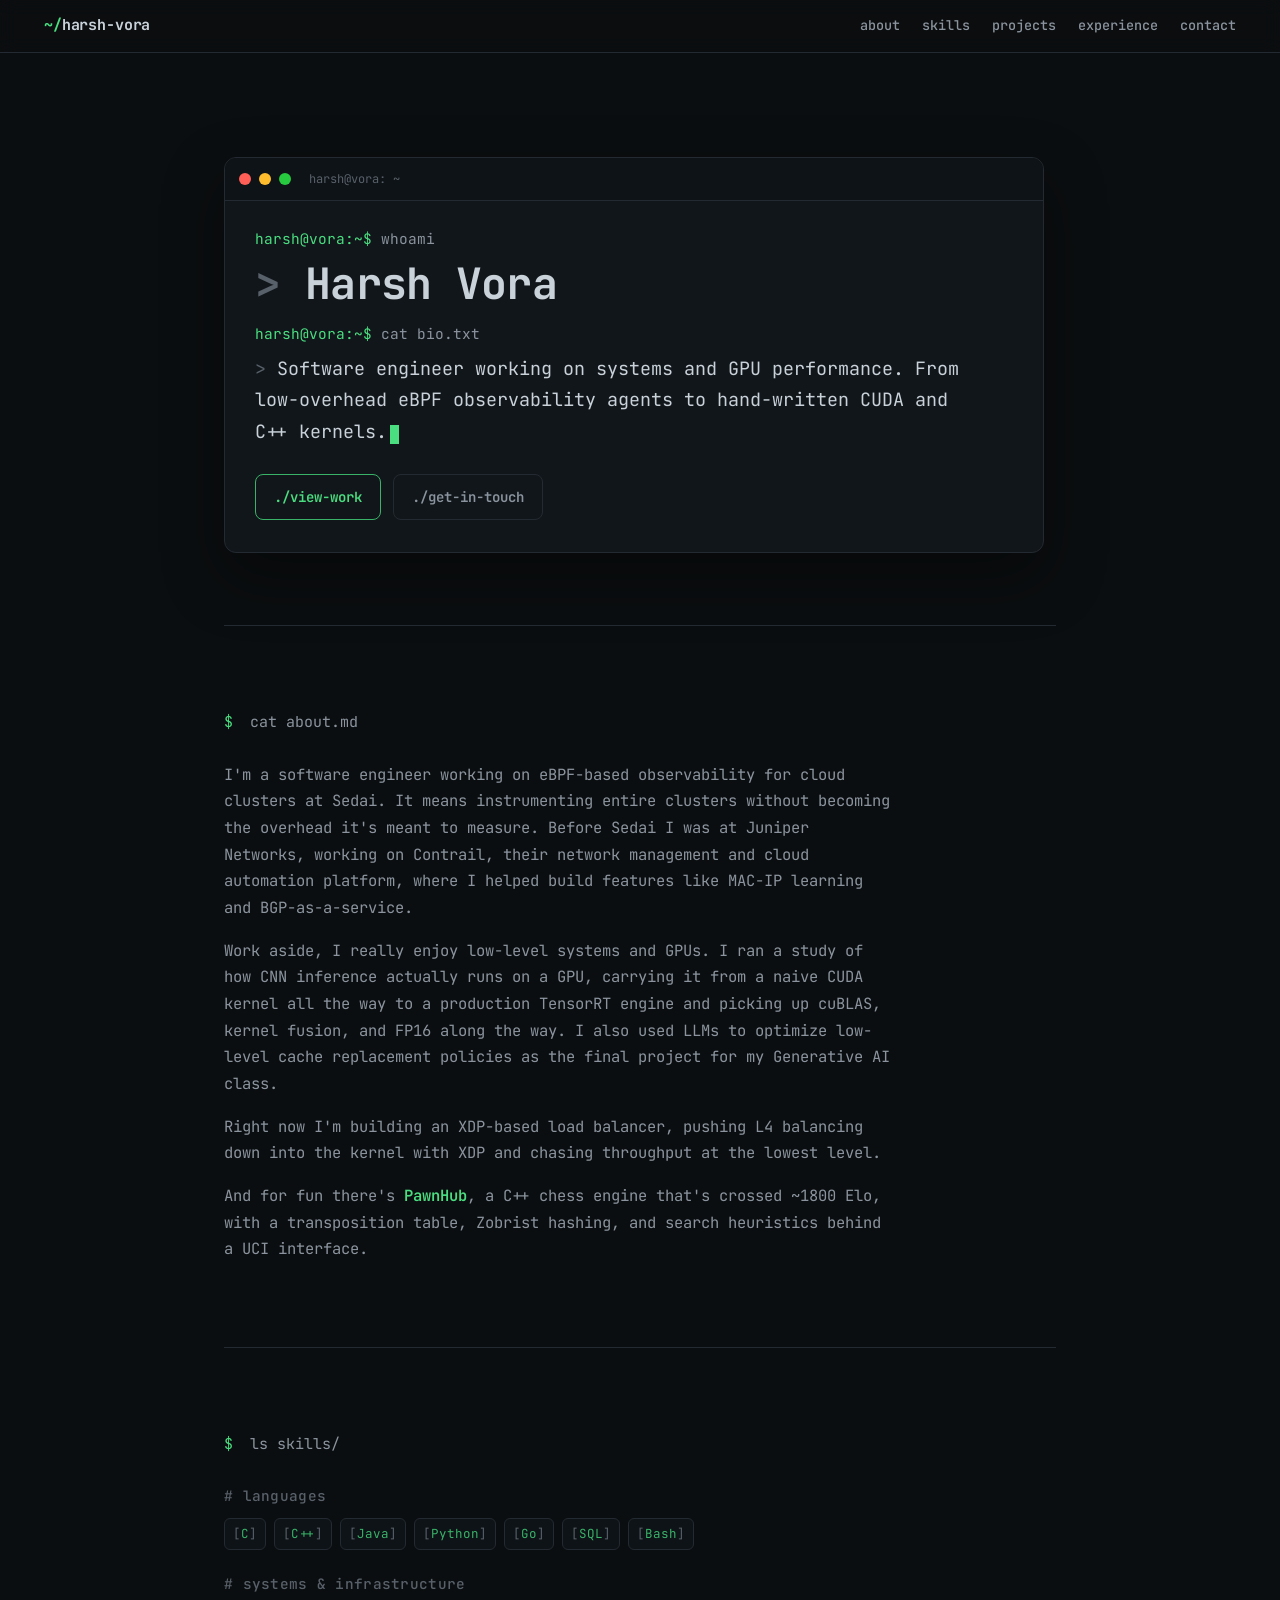
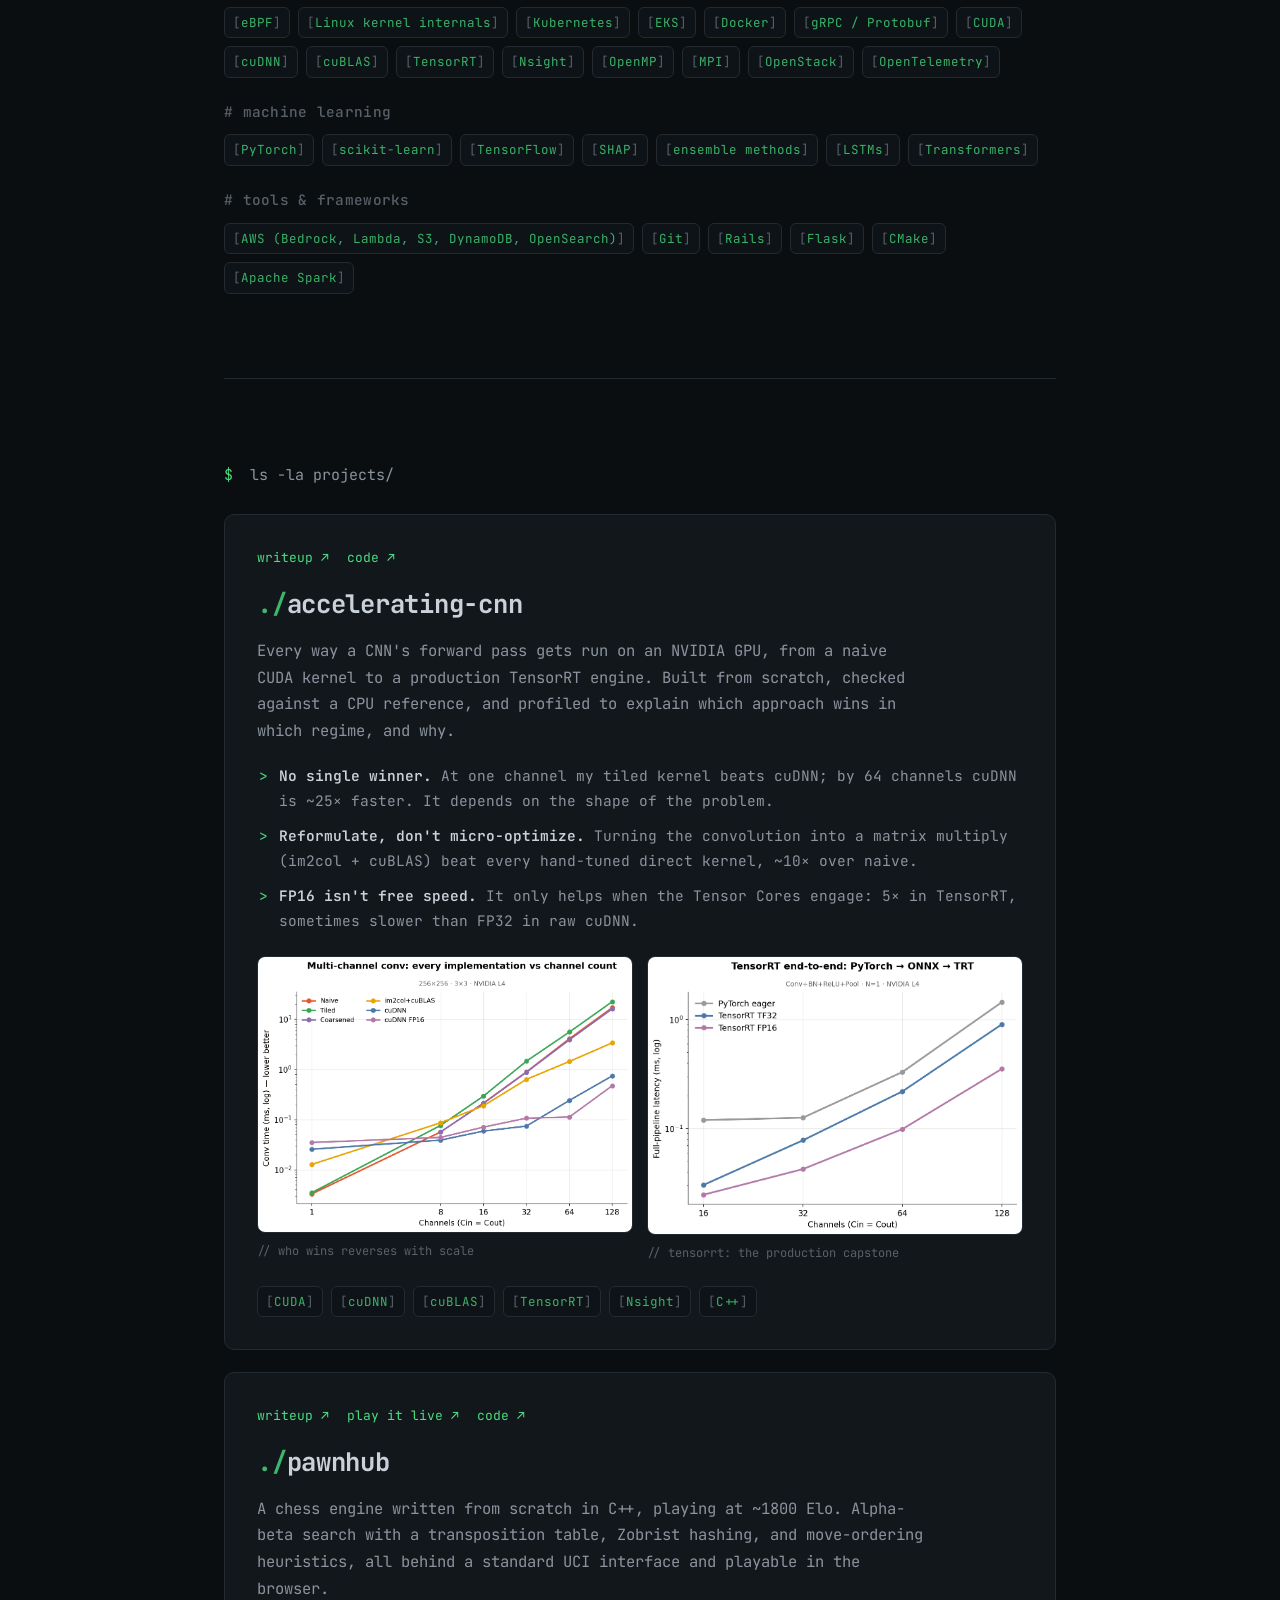
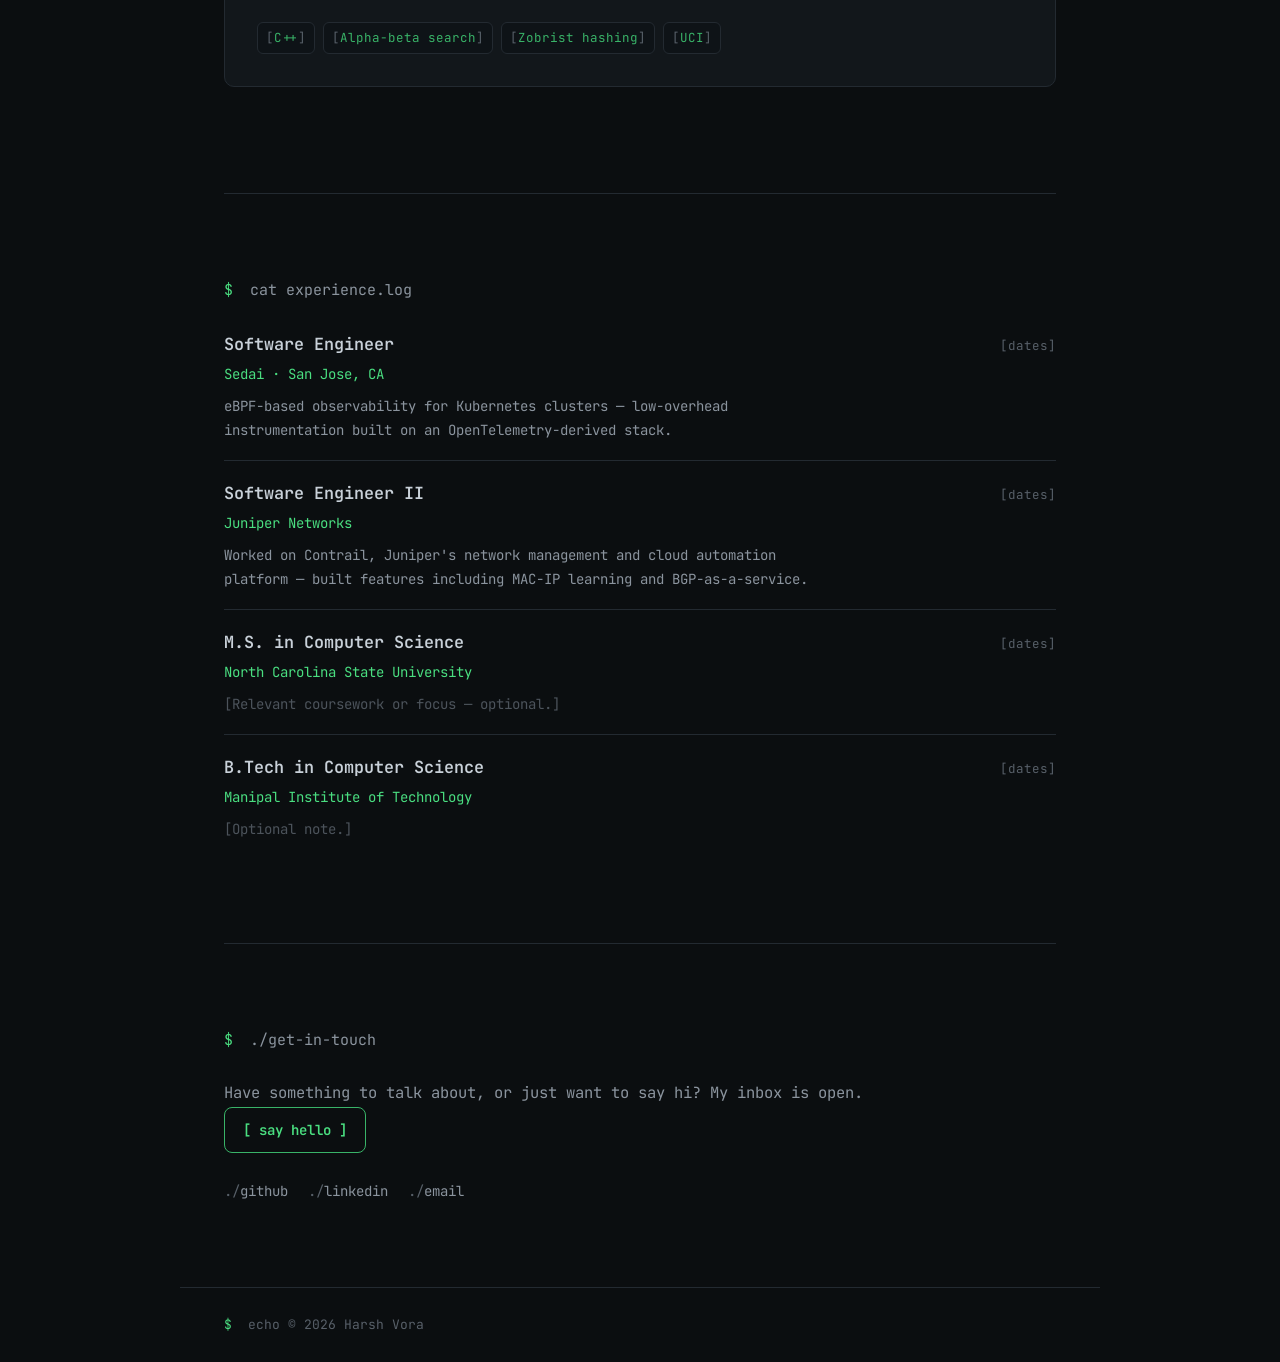
==== commit 7c43d053: "Redesign: terminal dark theme, top-nav single-column layout" ====
--- a/index.html
+++ b/index.html
@@ -3,174 +3,172 @@
 <head>
 <meta charset="UTF-8">
 <meta name="viewport" content="width=device-width, initial-scale=1.0">
-<title>Harsh Vora — Software Engineer</title>
+<title>harsh-vora — software engineer</title>
 <meta name="description" content="Harsh Vora — software engineer working on systems and GPU performance. eBPF, CUDA, C++.">
 <link rel="preconnect" href="https://fonts.googleapis.com">
 <link rel="preconnect" href="https://fonts.gstatic.com" crossorigin>
-<link href="https://fonts.googleapis.com/css2?family=Space+Grotesk:wght@500;600;700&family=Inter:wght@400;500;600;700&family=JetBrains+Mono:wght@400;500&display=swap" rel="stylesheet">
+<link href="https://fonts.googleapis.com/css2?family=JetBrains+Mono:wght@400;500;600;700&display=swap" rel="stylesheet">
 <link rel="stylesheet" href="css/style.css">
 </head>
-<body>
-<div class="layout">
+<body id="top">
 
-  <aside class="sidebar">
-    <div class="side-top">
-      <h1 class="name">Harsh Vora</h1>
-      <p class="role">Software Engineer</p>
-      <p class="tagline">Software engineer working on systems and GPU performance. From low-overhead eBPF observability agents to hand-written CUDA and C++ kernels.</p>
-      <nav class="side-nav">
-        <a href="#about" class="nav-item" data-target="about"><span class="nav-line"></span><span>About</span></a>
-        <a href="#work" class="nav-item" data-target="work"><span class="nav-line"></span><span>Work</span></a>
-        <a href="#skills" class="nav-item" data-target="skills"><span class="nav-line"></span><span>Skills</span></a>
-        <a href="#experience" class="nav-item" data-target="experience"><span class="nav-line"></span><span>Experience</span></a>
-        <a href="#contact" class="nav-item" data-target="contact"><span class="nav-line"></span><span>Get in touch</span></a>
-      </nav>
-    </div>
-    <div class="side-socials">
-      <a href="https://github.com/harshvora7" target="_blank" rel="noopener">GitHub</a>
-      <a href="#" target="_blank" rel="noopener">LinkedIn</a>
-      <a href="mailto:harsh.k.vora@gmail.com">Email</a>
-    </div>
-  </aside>
+<header class="nav">
+  <a class="brand" href="#top"><span class="tilde">~/</span>harsh-vora</a>
+  <nav class="nav-links">
+    <a href="#about">about</a>
+    <a href="#skills">skills</a>
+    <a href="#projects">projects</a>
+    <a href="#experience">experience</a>
+    <a href="#contact">contact</a>
+  </nav>
+</header>
 
-  <main class="content">
-
-    <section id="about" class="block">
-      <p class="block-label">About</p>
-      <div class="prose">
-        <p>
-          I'm a software engineer working on eBPF-based observability for cloud clusters at
-          Sedai. Involves instrumenting entire clusters without becoming the overhead it's
-          meant to measure. Before Sedai I was at Juniper Networks, working on Contrail,
-          their network management and cloud automation platform, where I helped build
-          features like MAC-IP learning and BGP-as-a-service.
-        </p>
-        <p>
-          Work aside, I really enjoy low-level systems and GPUs. I ran a study of how CNN
-          inference actually runs on a GPU, carrying it from a naive CUDA kernel all the way
-          to a production TensorRT engine and picking up cuBLAS, kernel fusion, and FP16
-          along the way. I also used LLMs to optimize low-level cache replacement policies as
-          the final project for my Generative AI class.
-        </p>
-        <p>
-          Right now I'm building an XDP-based load balancer, pushing L4 balancing down into
-          the kernel with XDP and chasing throughput at the lowest level.
-        </p>
-        <p>
-          And for fun there's <strong>PawnHub</strong>, a C++ chess engine that's crossed
-          ~1800 Elo, with a transposition table, Zobrist hashing, and search heuristics
-          behind a UCI interface.
-        </p>
+<main>
+  <section class="hero">
+    <div class="term">
+      <div class="term-bar">
+        <span class="dot r"></span><span class="dot y"></span><span class="dot g"></span>
+        <span class="term-title">harsh@vora: ~</span>
       </div>
-    </section>
-
-    <section id="work" class="block">
-      <p class="block-label">Work</p>
-
-      <article class="card">
-        <div class="card-links">
-          <a href="cnn.html">Writeup ↗</a>
-          <a href="https://github.com/harshvora7/accelerating_cnn" target="_blank" rel="noopener">Code ↗</a>
-        </div>
-        <h2>Accelerating CNN Inference on a GPU</h2>
-        <p class="card-desc">
-          Every way a CNN's forward pass gets run on an NVIDIA GPU, from a naive CUDA kernel
-          to a production TensorRT engine. Built from scratch, checked against a CPU
-          reference, and profiled to explain which approach wins in which regime, and why.
-        </p>
-        <ul class="finds">
-          <li><b>No single winner.</b> At one channel my tiled kernel beats cuDNN; by 64 channels cuDNN is ~25× faster. It depends on the shape of the problem.</li>
-          <li><b>Reformulate, don't micro-optimize.</b> Turning the convolution into a matrix multiply (im2col + cuBLAS) beat every hand-tuned direct kernel, ~10× over naive.</li>
-          <li><b>FP16 isn't free speed.</b> It only helps when the Tensor Cores engage: 5× in TensorRT, sometimes slower than FP32 in raw cuDNN.</li>
-        </ul>
-        <div class="charts">
-          <figure><img src="assets/charts/03_mc_ladder.png" alt="Multi-channel conv timings across channel counts"><figcaption>Who wins reverses with scale.</figcaption></figure>
-          <figure><img src="assets/charts/08_tensorrt.png" alt="TensorRT latency vs channels"><figcaption>TensorRT: the production capstone.</figcaption></figure>
-        </div>
-        <div class="stack"><span>CUDA</span><span>cuDNN</span><span>cuBLAS</span><span>TensorRT</span><span>Nsight</span><span>C++</span></div>
-      </article>
-
-      <article class="card">
-        <div class="card-links">
-          <a href="chess.html">Writeup ↗</a>
-          <a href="https://pawnhub.fly.dev" target="_blank" rel="noopener">Play it live ↗</a>
-          <a href="https://github.com/harshvora7" target="_blank" rel="noopener">Code ↗</a>
-        </div>
-        <h2>PawnHub — a chess engine in C++</h2>
-        <p class="card-desc">
-          A chess engine written from scratch in C++, playing at ~1800 Elo. Alpha-beta search
-          with a transposition table, Zobrist hashing, and move-ordering heuristics, all
-          behind a standard UCI interface and playable in the browser.
-        </p>
-        <div class="stack"><span>C++</span><span>Alpha-beta search</span><span>Zobrist hashing</span><span>UCI</span></div>
-      </article>
-    </section>
-
-    <section id="skills" class="block">
-      <p class="block-label">Skills</p>
-      <div class="skills">
-        <div class="skill-row"><h3>Languages</h3>
-          <div class="stack"><span>C</span><span>C++</span><span>Java</span><span>Python</span><span>Go</span><span>SQL</span><span>Bash</span></div></div>
-        <div class="skill-row"><h3>Systems &amp; Infrastructure</h3>
-          <div class="stack"><span>eBPF</span><span>Linux kernel internals</span><span>Kubernetes</span><span>EKS</span><span>Docker</span><span>gRPC / Protobuf</span><span>CUDA</span><span>cuDNN</span><span>cuBLAS</span><span>TensorRT</span><span>Nsight</span><span>OpenMP</span><span>MPI</span><span>OpenStack</span><span>OpenTelemetry</span></div></div>
-        <div class="skill-row"><h3>Machine Learning</h3>
-          <div class="stack"><span>PyTorch</span><span>scikit-learn</span><span>TensorFlow</span><span>SHAP</span><span>ensemble methods</span><span>LSTMs</span><span>Transformers</span></div></div>
-        <div class="skill-row"><h3>Tools &amp; Frameworks</h3>
-          <div class="stack"><span>AWS (Bedrock, Lambda, S3, DynamoDB, OpenSearch)</span><span>Git</span><span>Rails</span><span>Flask</span><span>CMake</span><span>Apache Spark</span></div></div>
-      </div>
-    </section>
-
-    <section id="experience" class="block">
-      <p class="block-label">Experience &amp; Education</p>
-      <div class="exp">
-        <div class="exp-item">
-          <div class="exp-head"><h3>Software Engineer</h3><span class="exp-date">[dates]</span></div>
-          <p class="exp-org">Sedai · San Jose, CA</p>
-          <p class="exp-desc">eBPF-based observability for Kubernetes clusters — low-overhead instrumentation built on an OpenTelemetry-derived stack.</p>
-        </div>
-        <div class="exp-item">
-          <div class="exp-head"><h3>Software Engineer II</h3><span class="exp-date">[dates]</span></div>
-          <p class="exp-org">Juniper Networks</p>
-          <p class="exp-desc">Worked on Contrail, Juniper's network management and cloud automation platform — built features including MAC-IP learning and BGP-as-a-service.</p>
-        </div>
-        <div class="exp-item">
-          <div class="exp-head"><h3>M.S. in Computer Science</h3><span class="exp-date">[dates]</span></div>
-          <p class="exp-org">North Carolina State University</p>
-          <p class="exp-desc"><em>[Relevant coursework or focus — optional.]</em></p>
-        </div>
-        <div class="exp-item">
-          <div class="exp-head"><h3>B.Tech in Computer Science</h3><span class="exp-date">[dates]</span></div>
-          <p class="exp-org">Manipal Institute of Technology</p>
-          <p class="exp-desc"><em>[Optional note.]</em></p>
+      <div class="term-body">
+        <p class="tline"><span class="prompt">harsh@vora:~$</span> whoami</p>
+        <p class="tout name">Harsh Vora</p>
+        <p class="tline"><span class="prompt">harsh@vora:~$</span> cat bio.txt</p>
+        <p class="tout bio">Software engineer working on systems and GPU performance. From
+          low-overhead eBPF observability agents to hand-written CUDA and C++ kernels.<span class="cursor"></span></p>
+        <div class="hero-cta">
+          <a class="btn" href="#projects">./view-work</a>
+          <a class="btn ghost" href="#contact">./get-in-touch</a>
         </div>
       </div>
-    </section>
+    </div>
+  </section>
 
-    <section id="contact" class="block">
-      <p class="block-label">Get in touch</p>
-      <div class="prose">
-        <p>Have something to talk about, or just want to say hi? My inbox is open.</p>
+  <section id="about" class="section">
+    <p class="cmd"><span class="prompt">$</span> cat about.md</p>
+    <div class="prose">
+      <p>
+        I'm a software engineer working on eBPF-based observability for cloud clusters at
+        Sedai. It means instrumenting entire clusters without becoming the overhead it's
+        meant to measure. Before Sedai I was at Juniper Networks, working on Contrail, their
+        network management and cloud automation platform, where I helped build features like
+        MAC-IP learning and BGP-as-a-service.
+      </p>
+      <p>
+        Work aside, I really enjoy low-level systems and GPUs. I ran a study of how CNN
+        inference actually runs on a GPU, carrying it from a naive CUDA kernel all the way to
+        a production TensorRT engine and picking up cuBLAS, kernel fusion, and FP16 along the
+        way. I also used LLMs to optimize low-level cache replacement policies as the final
+        project for my Generative AI class.
+      </p>
+      <p>
+        Right now I'm building an XDP-based load balancer, pushing L4 balancing down into the
+        kernel with XDP and chasing throughput at the lowest level.
+      </p>
+      <p>
+        And for fun there's <b>PawnHub</b>, a C++ chess engine that's crossed ~1800 Elo, with
+        a transposition table, Zobrist hashing, and search heuristics behind a UCI interface.
+      </p>
+    </div>
+  </section>
+
+  <section id="skills" class="section">
+    <p class="cmd"><span class="prompt">$</span> ls skills/</p>
+    <div class="skills">
+      <div class="skill-row"><h3># languages</h3>
+        <div class="stack"><span>C</span><span>C++</span><span>Java</span><span>Python</span><span>Go</span><span>SQL</span><span>Bash</span></div></div>
+      <div class="skill-row"><h3># systems &amp; infrastructure</h3>
+        <div class="stack"><span>eBPF</span><span>Linux kernel internals</span><span>Kubernetes</span><span>EKS</span><span>Docker</span><span>gRPC / Protobuf</span><span>CUDA</span><span>cuDNN</span><span>cuBLAS</span><span>TensorRT</span><span>Nsight</span><span>OpenMP</span><span>MPI</span><span>OpenStack</span><span>OpenTelemetry</span></div></div>
+      <div class="skill-row"><h3># machine learning</h3>
+        <div class="stack"><span>PyTorch</span><span>scikit-learn</span><span>TensorFlow</span><span>SHAP</span><span>ensemble methods</span><span>LSTMs</span><span>Transformers</span></div></div>
+      <div class="skill-row"><h3># tools &amp; frameworks</h3>
+        <div class="stack"><span>AWS (Bedrock, Lambda, S3, DynamoDB, OpenSearch)</span><span>Git</span><span>Rails</span><span>Flask</span><span>CMake</span><span>Apache Spark</span></div></div>
+    </div>
+  </section>
+
+  <section id="projects" class="section">
+    <p class="cmd"><span class="prompt">$</span> ls -la projects/</p>
+
+    <article class="card">
+      <div class="card-links">
+        <a href="cnn.html">writeup ↗</a>
+        <a href="https://github.com/harshvora7/accelerating_cnn" target="_blank" rel="noopener">code ↗</a>
       </div>
-      <a class="btn" href="mailto:harsh.k.vora@gmail.com">Say hello</a>
-      <p class="foot">© <span id="year"></span> Harsh Vora</p>
-    </section>
+      <h2>accelerating-cnn</h2>
+      <p class="card-desc">
+        Every way a CNN's forward pass gets run on an NVIDIA GPU, from a naive CUDA kernel to
+        a production TensorRT engine. Built from scratch, checked against a CPU reference, and
+        profiled to explain which approach wins in which regime, and why.
+      </p>
+      <ul class="finds">
+        <li><b>No single winner.</b> At one channel my tiled kernel beats cuDNN; by 64 channels cuDNN is ~25× faster. It depends on the shape of the problem.</li>
+        <li><b>Reformulate, don't micro-optimize.</b> Turning the convolution into a matrix multiply (im2col + cuBLAS) beat every hand-tuned direct kernel, ~10× over naive.</li>
+        <li><b>FP16 isn't free speed.</b> It only helps when the Tensor Cores engage: 5× in TensorRT, sometimes slower than FP32 in raw cuDNN.</li>
+      </ul>
+      <div class="charts">
+        <figure><img src="assets/charts/03_mc_ladder.png" alt="Multi-channel conv timings across channel counts"><figcaption>who wins reverses with scale</figcaption></figure>
+        <figure><img src="assets/charts/08_tensorrt.png" alt="TensorRT latency vs channels"><figcaption>tensorrt: the production capstone</figcaption></figure>
+      </div>
+      <div class="stack"><span>CUDA</span><span>cuDNN</span><span>cuBLAS</span><span>TensorRT</span><span>Nsight</span><span>C++</span></div>
+    </article>
 
-  </main>
-</div>
+    <article class="card">
+      <div class="card-links">
+        <a href="chess.html">writeup ↗</a>
+        <a href="https://pawnhub.fly.dev" target="_blank" rel="noopener">play it live ↗</a>
+        <a href="https://github.com/harshvora7" target="_blank" rel="noopener">code ↗</a>
+      </div>
+      <h2>pawnhub</h2>
+      <p class="card-desc">
+        A chess engine written from scratch in C++, playing at ~1800 Elo. Alpha-beta search
+        with a transposition table, Zobrist hashing, and move-ordering heuristics, all behind
+        a standard UCI interface and playable in the browser.
+      </p>
+      <div class="stack"><span>C++</span><span>Alpha-beta search</span><span>Zobrist hashing</span><span>UCI</span></div>
+    </article>
+  </section>
 
-<script>
-  document.getElementById('year').textContent = new Date().getFullYear();
-  const items = document.querySelectorAll('.nav-item');
-  const byId = Object.fromEntries([...items].map(a => [a.dataset.target, a]));
-  const obs = new IntersectionObserver((entries) => {
-    entries.forEach(e => {
-      if (e.isIntersecting) {
-        items.forEach(i => i.classList.remove('active'));
-        byId[e.target.id]?.classList.add('active');
-      }
-    });
-  }, { rootMargin: '-45% 0px -50% 0px' });
-  document.querySelectorAll('.block').forEach(s => obs.observe(s));
-</script>
+  <section id="experience" class="section">
+    <p class="cmd"><span class="prompt">$</span> cat experience.log</p>
+    <div class="exp">
+      <div class="exp-item">
+        <div class="exp-head"><h3>Software Engineer</h3><span class="exp-date">[dates]</span></div>
+        <p class="exp-org">Sedai · San Jose, CA</p>
+        <p class="exp-desc">eBPF-based observability for Kubernetes clusters — low-overhead instrumentation built on an OpenTelemetry-derived stack.</p>
+      </div>
+      <div class="exp-item">
+        <div class="exp-head"><h3>Software Engineer II</h3><span class="exp-date">[dates]</span></div>
+        <p class="exp-org">Juniper Networks</p>
+        <p class="exp-desc">Worked on Contrail, Juniper's network management and cloud automation platform — built features including MAC-IP learning and BGP-as-a-service.</p>
+      </div>
+      <div class="exp-item">
+        <div class="exp-head"><h3>M.S. in Computer Science</h3><span class="exp-date">[dates]</span></div>
+        <p class="exp-org">North Carolina State University</p>
+        <p class="exp-desc"><em>[Relevant coursework or focus — optional.]</em></p>
+      </div>
+      <div class="exp-item">
+        <div class="exp-head"><h3>B.Tech in Computer Science</h3><span class="exp-date">[dates]</span></div>
+        <p class="exp-org">Manipal Institute of Technology</p>
+        <p class="exp-desc"><em>[Optional note.]</em></p>
+      </div>
+    </div>
+  </section>
+
+  <section id="contact" class="section">
+    <p class="cmd"><span class="prompt">$</span> ./get-in-touch</p>
+    <div class="prose">
+      <p>Have something to talk about, or just want to say hi? My inbox is open.</p>
+    </div>
+    <a class="btn" href="mailto:harsh.k.vora@gmail.com">[ say hello ]</a>
+    <div class="socials">
+      <a href="https://github.com/harshvora7" target="_blank" rel="noopener">github</a>
+      <a href="#" target="_blank" rel="noopener">linkedin</a>
+      <a href="mailto:harsh.k.vora@gmail.com">email</a>
+    </div>
+  </section>
+</main>
+
+<footer class="footer"><span class="prompt">$</span> echo &copy; <span id="year"></span> Harsh Vora</footer>
+<script>document.getElementById('year').textContent=new Date().getFullYear();</script>
 </body>
 </html>
--- a/css/style.css
+++ b/css/style.css
@@ -1,96 +1,119 @@
 :root{
-  --bg:#FBFAF7; --surface:#FFFFFF; --ink:#1A1A18; --muted:#63635D; --faint:#9A9A92;
-  --line:#E8E6E0; --accent:#0F766E; --accent-soft:#E9F3F1; --accent-ink:#0B5851;
-  --radius:14px; --maxw:1120px;
+  --bg:#0B0E10; --surface:#11161A; --surface-2:#0E1317; --card:#12171B;
+  --ink:#C9D1D9; --muted:#8B949E; --faint:#586069;
+  --line:#232A31; --accent:#4ADE80; --accent-dim:#39B368; --accent-glow:rgba(74,222,128,.16);
+  --radius:10px; --maxw:920px;
 }
 *{box-sizing:border-box;margin:0;padding:0}
 html{scroll-behavior:smooth}
-body{background:var(--bg); color:var(--ink); font-family:'Inter',system-ui,-apple-system,Segoe UI,Roboto,sans-serif; font-size:16.5px; line-height:1.7; -webkit-font-smoothing:antialiased}
-::selection{background:var(--accent); color:#fff}
+body{background:var(--bg); color:var(--ink); font-family:'JetBrains Mono',ui-monospace,SFMono-Regular,Menlo,Consolas,monospace; font-size:15.5px; line-height:1.72; -webkit-font-smoothing:antialiased}
+::selection{background:var(--accent-glow); color:var(--accent)}
 a{color:var(--accent); text-decoration:none; transition:color .15s ease}
-a:hover{color:var(--accent-ink)}
-h1,h2,h3{font-family:'Space Grotesk',sans-serif; letter-spacing:-.02em; line-height:1.15}
-strong,b{font-weight:600; color:var(--ink)}
-em{color:var(--muted); font-style:italic}
+a:hover{color:#7BE9A6}
+b{font-weight:600; color:var(--ink)}
+em{color:var(--faint); font-style:normal; opacity:.85}
+.prompt{color:var(--accent)}
+.tilde{color:var(--accent)}
 
-.layout{max-width:var(--maxw); margin:0 auto; padding:0 clamp(24px,5vw,56px); display:flex; gap:clamp(40px,6vw,88px)}
+.nav{position:sticky; top:0; z-index:50; background:rgba(11,14,16,.82); backdrop-filter:blur(9px); border-bottom:1px solid var(--line); display:flex; align-items:center; justify-content:space-between; padding:13px clamp(18px,5vw,44px)}
+.brand{color:var(--ink); font-weight:700; font-size:15px; letter-spacing:-.01em}
+.brand:hover{color:var(--ink)}
+.nav-links{display:flex; gap:22px}
+.nav-links a{color:var(--muted); font-size:13.5px; font-weight:500}
+.nav-links a:hover{color:var(--accent)}
 
-.sidebar{display:flex; flex-direction:column; justify-content:space-between}
-.name{font-size:clamp(2.4rem,4vw,3.1rem); font-weight:700; letter-spacing:-.03em}
-.role{font-family:'Space Grotesk',sans-serif; font-size:1.15rem; font-weight:500; color:var(--accent); margin-top:6px}
-.tagline{color:var(--muted); font-size:1rem; margin-top:18px; max-width:34ch}
-.side-nav{display:flex; flex-direction:column; gap:2px; margin-top:44px}
-.nav-item{display:flex; align-items:center; gap:14px; color:var(--faint); font-family:'JetBrains Mono',monospace; font-size:13px; letter-spacing:.08em; text-transform:uppercase; padding:7px 0; font-weight:500}
-.nav-item .nav-line{height:1px; width:26px; background:var(--faint); transition:width .2s ease, background .2s ease}
-.nav-item:hover{color:var(--ink)}
-.nav-item:hover .nav-line{width:44px; background:var(--ink)}
-.nav-item.active{color:var(--accent)}
-.nav-item.active .nav-line{width:52px; background:var(--accent)}
-.side-socials{display:flex; gap:22px; font-family:'JetBrains Mono',monospace; font-size:13.5px; padding-top:32px}
-.side-socials a{color:var(--muted)}
-.side-socials a:hover{color:var(--accent)}
+main{max-width:var(--maxw); margin:0 auto; padding:0 clamp(18px,5vw,44px)}
+.section{padding:clamp(48px,8vw,84px) 0; border-top:1px solid var(--line)}
+.cmd{font-size:15px; color:var(--muted); margin-bottom:26px}
+.cmd .prompt{margin-right:8px}
+.prose p{color:var(--muted); margin-bottom:16px; max-width:74ch}
+.prose p:last-child{margin-bottom:0}
+.prose b{color:var(--accent)}
 
-.block{padding:0 0 clamp(64px,9vw,104px)}
-.block-label{font-family:'JetBrains Mono',monospace; font-size:12.5px; letter-spacing:.16em; text-transform:uppercase; color:var(--faint); margin-bottom:22px}
-.prose p{color:var(--muted); margin-bottom:18px}
-.prose p:last-child{margin-bottom:0}
-.prose strong{color:var(--ink)}
+.hero{padding:clamp(52px,9vw,104px) 0 clamp(40px,7vw,72px)}
+.term{background:var(--surface); border:1px solid var(--line); border-radius:12px; overflow:hidden; max-width:820px; box-shadow:0 24px 60px rgba(0,0,0,.4)}
+.term-bar{display:flex; align-items:center; gap:8px; padding:11px 14px; background:var(--surface-2); border-bottom:1px solid var(--line)}
+.dot{width:12px; height:12px; border-radius:50%}
+.dot.r{background:#FF5F56} .dot.y{background:#FFBD2E} .dot.g{background:#27C93F}
+.term-title{margin-left:10px; font-size:12px; color:var(--faint)}
+.term-body{padding:26px clamp(20px,3vw,30px) 32px}
+.tline{color:var(--muted); font-size:14.5px; margin-top:14px}
+.tline:first-child{margin-top:0}
+.tout{color:var(--ink); margin:6px 0 4px}
+.tout::before{content:"> "; color:var(--faint)}
+.tout.name{font-size:clamp(1.8rem,5vw,2.7rem); font-weight:700; letter-spacing:-.02em; line-height:1.1; margin:8px 0 4px}
+.tout.bio{color:var(--ink); font-size:clamp(1rem,2vw,1.15rem); max-width:66ch; margin-bottom:4px}
+.cursor{display:inline-block; width:9px; height:1.05em; background:var(--accent); margin-left:3px; vertical-align:text-bottom; animation:blink 1.1s steps(1) infinite}
+@keyframes blink{50%{opacity:0}}
+.hero-cta{display:flex; gap:12px; flex-wrap:wrap; margin-top:26px}
 
-@media (min-width:1000px){
-  .sidebar{position:sticky; top:0; height:100vh; width:40%; max-width:420px; flex-shrink:0; padding:92px 0 64px}
-  .content{width:60%; padding:100px 0 40px}
-}
-@media (max-width:999px){
-  .layout{flex-direction:column; gap:0}
-  .sidebar{padding:64px 0 8px}
-  .side-nav{display:none}
-  .side-socials{padding-top:24px}
-  .content{padding:40px 0}
+.btn{display:inline-block; color:var(--accent); font-family:inherit; font-weight:600; font-size:14px; padding:10px 18px; border-radius:8px; border:1px solid var(--accent-dim); background:transparent; transition:background .15s ease, box-shadow .15s ease, transform .12s ease}
+.btn:hover{color:var(--accent); background:var(--accent-glow); box-shadow:0 0 0 1px var(--accent-dim), 0 8px 22px rgba(74,222,128,.12); transform:translateY(-1px)}
+.btn.ghost{color:var(--muted); border-color:var(--line)}
+.btn.ghost:hover{color:var(--accent); border-color:var(--accent-dim); background:var(--accent-glow)}
+
+.card{background:var(--card); border:1px solid var(--line); border-radius:var(--radius); padding:clamp(20px,3.4vw,32px); margin-bottom:22px; transition:border-color .2s ease}
+.card:hover{border-color:#33404A}
+.card-links{display:flex; gap:18px; font-size:13px; margin-bottom:12px}
+.card h2{font-size:clamp(1.3rem,2.6vw,1.6rem); font-weight:700; letter-spacing:-.01em; margin-bottom:12px; color:var(--ink)}
+.card h2::before{content:"./"; color:var(--accent); opacity:.8}
+.card-desc{color:var(--muted); margin-bottom:20px; max-width:74ch}
+.finds{list-style:none; display:flex; flex-direction:column; gap:10px; margin-bottom:22px}
+.finds li{position:relative; padding-left:22px; color:var(--muted); font-size:14.5px}
+.finds li::before{content:">"; position:absolute; left:2px; top:0; color:var(--accent)}
+.finds li b{color:var(--ink); font-weight:600}
+.charts{display:grid; grid-template-columns:1fr 1fr; gap:14px; margin-bottom:22px}
+.charts figure{margin:0}
+.charts img{width:100%; height:auto; display:block; border:1px solid var(--line); border-radius:8px; background:#fff}
+.charts figcaption{font-size:12px; color:var(--faint); margin-top:8px}
+.charts figcaption::before{content:"// "; color:var(--faint)}
+
+.stack{display:flex; flex-wrap:wrap; gap:8px}
+.stack span{font-size:12.5px; color:var(--accent-dim); border:1px solid var(--line); border-radius:6px; padding:4px 8px; background:var(--surface-2)}
+.stack span::before{content:"["; color:var(--faint)}
+.stack span::after{content:"]"; color:var(--faint)}
+
+.skills{display:flex; flex-direction:column; gap:22px}
+.skill-row h3{font-size:.9rem; font-weight:500; color:var(--faint); margin-bottom:10px; letter-spacing:.02em}
+
+.exp{display:flex; flex-direction:column}
+.exp-item{padding:18px 0; border-top:1px solid var(--line)}
+.exp-item:first-child{border-top:none; padding-top:0}
+.exp-head{display:flex; align-items:baseline; justify-content:space-between; gap:16px}
+.exp-head h3{font-size:1.05rem; font-weight:600; color:var(--ink)}
+.exp-date{font-size:12.5px; color:var(--faint); white-space:nowrap}
+.exp-org{color:var(--accent); font-size:14px; margin:3px 0 8px}
+.exp-desc{color:var(--muted); font-size:14px; max-width:74ch}
+
+.socials{display:flex; gap:20px; margin-top:26px; font-size:14px}
+.socials a{color:var(--muted)}
+.socials a::before{content:"./"; color:var(--faint)}
+.socials a:hover{color:var(--accent)}
+
+.footer{max-width:var(--maxw); margin:0 auto; padding:26px clamp(18px,5vw,44px); border-top:1px solid var(--line); color:var(--faint); font-size:13px}
+.footer .prompt{margin-right:8px}
+
+@media (max-width:640px){
+  .nav-links{gap:14px; font-size:12.5px}
+  .charts{grid-template-columns:1fr}
+  .exp-head{flex-direction:column; gap:2px}
 }
 
-.card{background:var(--surface); border:1px solid var(--line); border-radius:var(--radius); padding:clamp(22px,3.5vw,34px); margin-bottom:24px; transition:border-color .2s ease, box-shadow .2s ease}
-.card:hover{border-color:#D9D6CE; box-shadow:0 10px 30px rgba(26,26,24,.05)}
-.card-links{display:flex; gap:18px; font-family:'JetBrains Mono',monospace; font-size:13px; margin-bottom:14px}
-.card h2{font-size:clamp(1.35rem,2.6vw,1.7rem); font-weight:600; margin-bottom:12px}
-.card-desc{color:var(--muted); margin-bottom:20px}
-.finds{list-style:none; display:flex; flex-direction:column; gap:11px; margin-bottom:24px}
-.finds li{position:relative; padding-left:20px; color:var(--muted); font-size:15px}
-.finds li::before{content:""; position:absolute; left:0; top:11px; width:7px; height:7px; border-radius:2px; background:var(--accent)}
-.finds li b{color:var(--ink); font-weight:600}
-.charts{display:grid; grid-template-columns:1fr 1fr; gap:16px; margin-bottom:22px}
-.charts figure{margin:0}
-.charts img{width:100%; height:auto; display:block; border:1px solid var(--line); border-radius:9px; background:#fff}
-.charts figcaption{font-size:12.5px; color:var(--faint); margin-top:8px}
-
-.stack{display:flex; flex-wrap:wrap; gap:8px}
-.stack span{font-family:'JetBrains Mono',monospace; font-size:12.5px; color:var(--accent-ink); background:var(--accent-soft); border:1px solid #D7EAE6; border-radius:7px; padding:5px 10px}
-
-.skills{display:flex; flex-direction:column; gap:26px}
-.skill-row h3{font-family:'Inter',sans-serif; font-size:.95rem; font-weight:600; letter-spacing:0; margin-bottom:11px; color:var(--ink)}
-
-.exp{display:flex; flex-direction:column; gap:8px}
-.exp-item{padding:20px 0; border-top:1px solid var(--line)}
-.exp-item:first-child{border-top:none; padding-top:0}
-.exp-head{display:flex; align-items:baseline; justify-content:space-between; gap:16px}
-.exp-head h3{font-size:1.12rem; font-weight:600}
-.exp-date{font-family:'JetBrains Mono',monospace; font-size:12.5px; color:var(--faint); white-space:nowrap}
-.exp-org{color:var(--accent); font-size:14.5px; margin:3px 0 8px}
-.exp-desc{color:var(--muted); font-size:14.5px}
-
-.btn{display:inline-block; background:var(--accent); color:#fff; font-weight:600; font-size:15px; padding:12px 24px; border-radius:10px; border:1px solid var(--accent); transition:transform .12s ease, background .15s ease, box-shadow .12s ease}
-.btn:hover{color:#fff; background:var(--accent-ink); transform:translateY(-2px); box-shadow:0 8px 22px rgba(15,118,110,.22)}
-.foot{font-family:'JetBrains Mono',monospace; font-size:13px; color:var(--faint); margin-top:40px}
-
-.doc-nav{max-width:720px; margin:0 auto; padding:40px clamp(22px,5vw,32px) 0}
-.doc-nav a{font-family:'JetBrains Mono',monospace; font-size:13.5px; color:var(--muted)}
-.doc{max-width:720px; margin:0 auto; padding:26px clamp(22px,5vw,32px) 96px}
-.doc h1{font-size:clamp(2rem,5vw,2.8rem); font-weight:700; letter-spacing:-.03em; margin:20px 0 12px; font-family:'Space Grotesk',sans-serif}
-.doc h2{font-size:1.5rem; font-weight:600; margin:46px 0 14px; padding-top:22px; border-top:1px solid var(--line); font-family:'Space Grotesk',sans-serif}
-.doc h3{font-size:1.2rem; font-weight:600; margin:30px 0 10px; font-family:'Space Grotesk',sans-serif}
-.doc p{margin:0 0 18px; color:#3A3A36}
+.doc-nav{max-width:760px; margin:0 auto; padding:34px clamp(18px,5vw,32px) 0}
+.doc-nav a{font-size:13.5px; color:var(--muted)}
+.doc-nav a::before{content:"cd "; color:var(--faint)}
+.doc{max-width:760px; margin:0 auto; padding:24px clamp(18px,5vw,32px) 90px}
+.doc h1{font-size:clamp(1.8rem,5vw,2.5rem); font-weight:700; letter-spacing:-.02em; margin:20px 0 12px; color:var(--ink)}
+.doc h2{font-size:1.4rem; font-weight:600; margin:44px 0 14px; padding-top:22px; border-top:1px solid var(--line); color:var(--ink)}
+.doc h2::before{content:"## "; color:var(--accent); opacity:.7}
+.doc h3{font-size:1.15rem; font-weight:600; margin:30px 0 10px; color:var(--ink)}
+.doc h3::before{content:"### "; color:var(--accent); opacity:.6}
+.doc p{margin:0 0 18px; color:var(--muted)}
 .doc a{color:var(--accent)}
-.doc img{width:100%; height:auto; border:1px solid var(--line); border-radius:10px; margin:14px 0 6px}
-.doc code{font-family:'JetBrains Mono',monospace; font-size:.86em; background:#F1EFE9; border:1px solid var(--line); padding:2px 6px; border-radius:6px}
-.doc pre{background:#1A1A18; color:#EDEDE8; padding:18px; border-radius:10px; overflow:auto; margin:0 0 20px}
-.doc pre code{background:none; border:none; color:inherit; padding:0}
-.doc blockquote{border-left:3px solid var(--accent); padding-left:18px; color:var(--muted); font-style:italic; margin:0 0 18px}
+.doc strong,.doc b{color:var(--ink)}
+.doc em{color:var(--faint); font-style:italic; opacity:.85}
+.doc img{width:100%; height:auto; border:1px solid var(--line); border-radius:9px; margin:14px 0 6px; background:#fff}
+.doc code{font-size:.88em; background:var(--surface-2); border:1px solid var(--line); padding:2px 6px; border-radius:5px; color:var(--accent)}
+.doc pre{background:var(--surface-2); border:1px solid var(--line); padding:18px; border-radius:9px; overflow:auto; margin:0 0 20px}
+.doc pre code{background:none; border:none; padding:0; color:var(--ink)}
+.doc blockquote{border-left:2px solid var(--accent); padding-left:18px; color:var(--muted); font-style:italic; margin:0 0 18px}
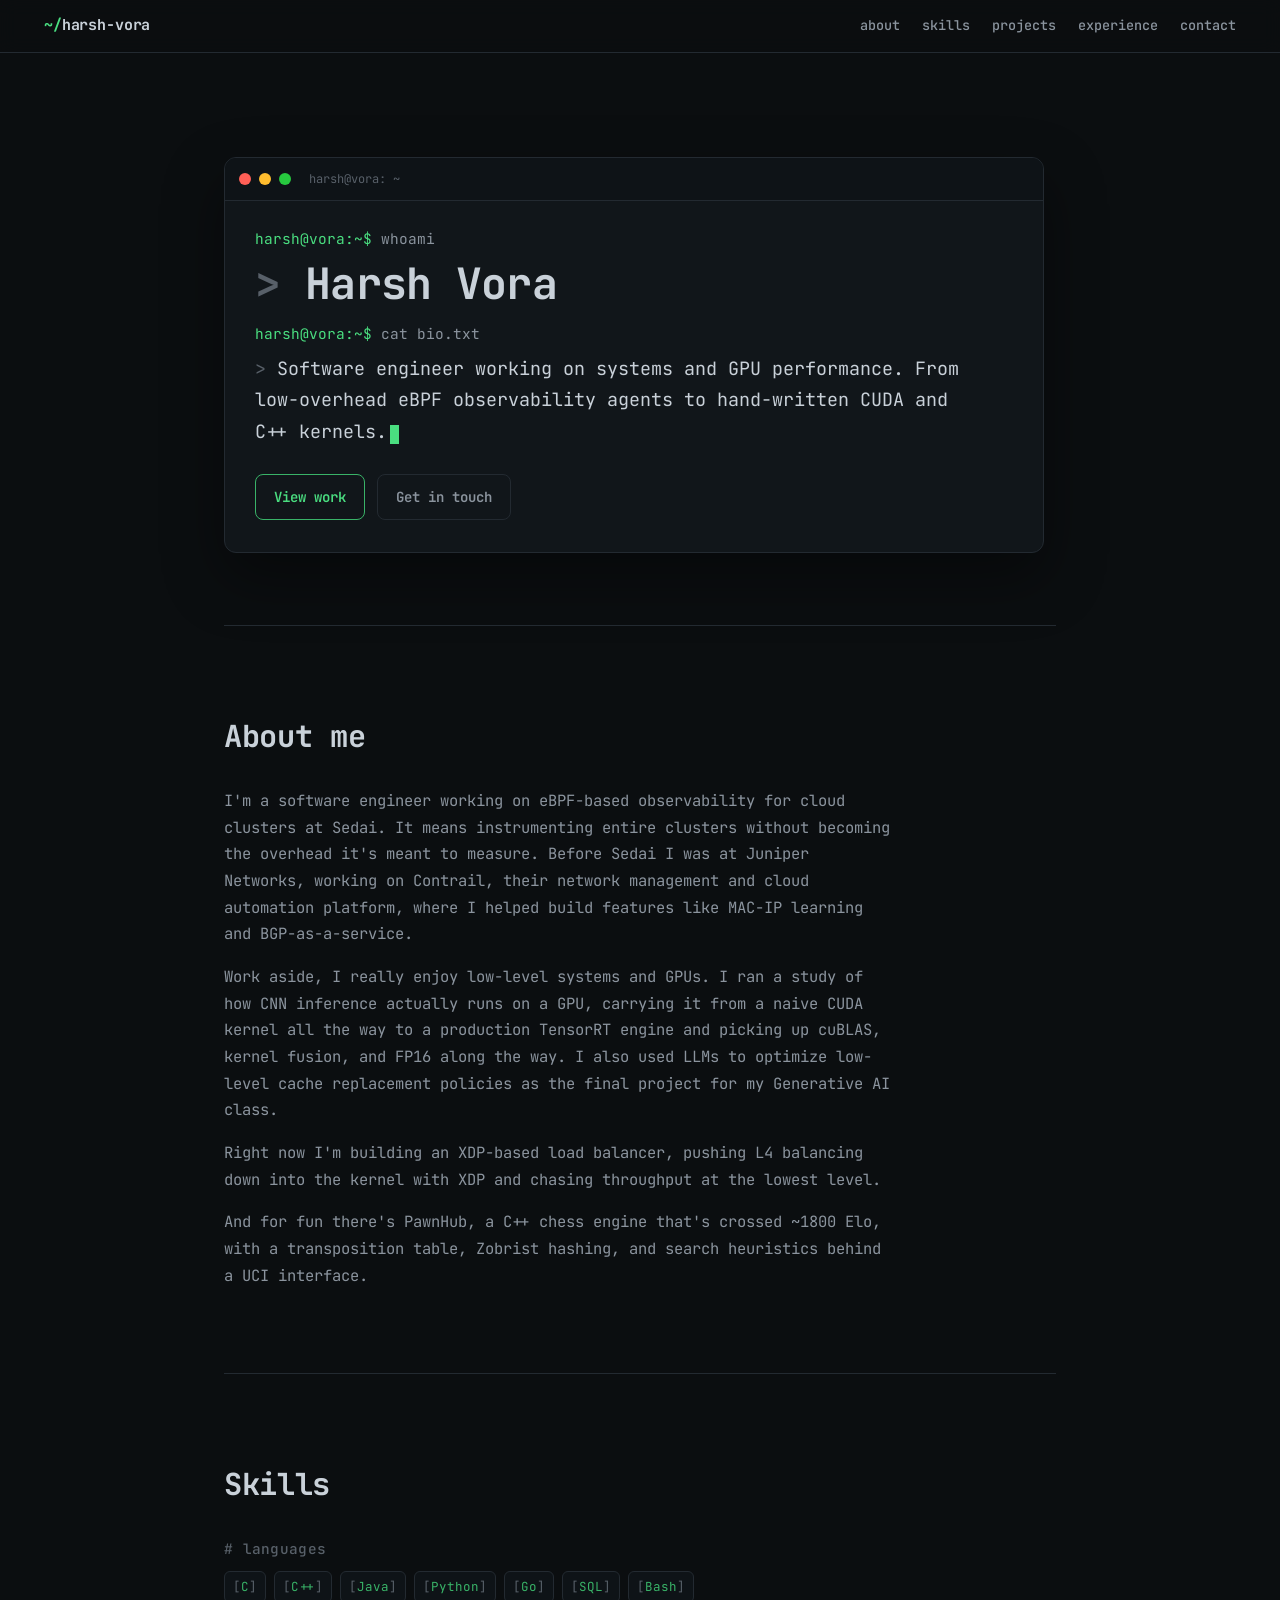
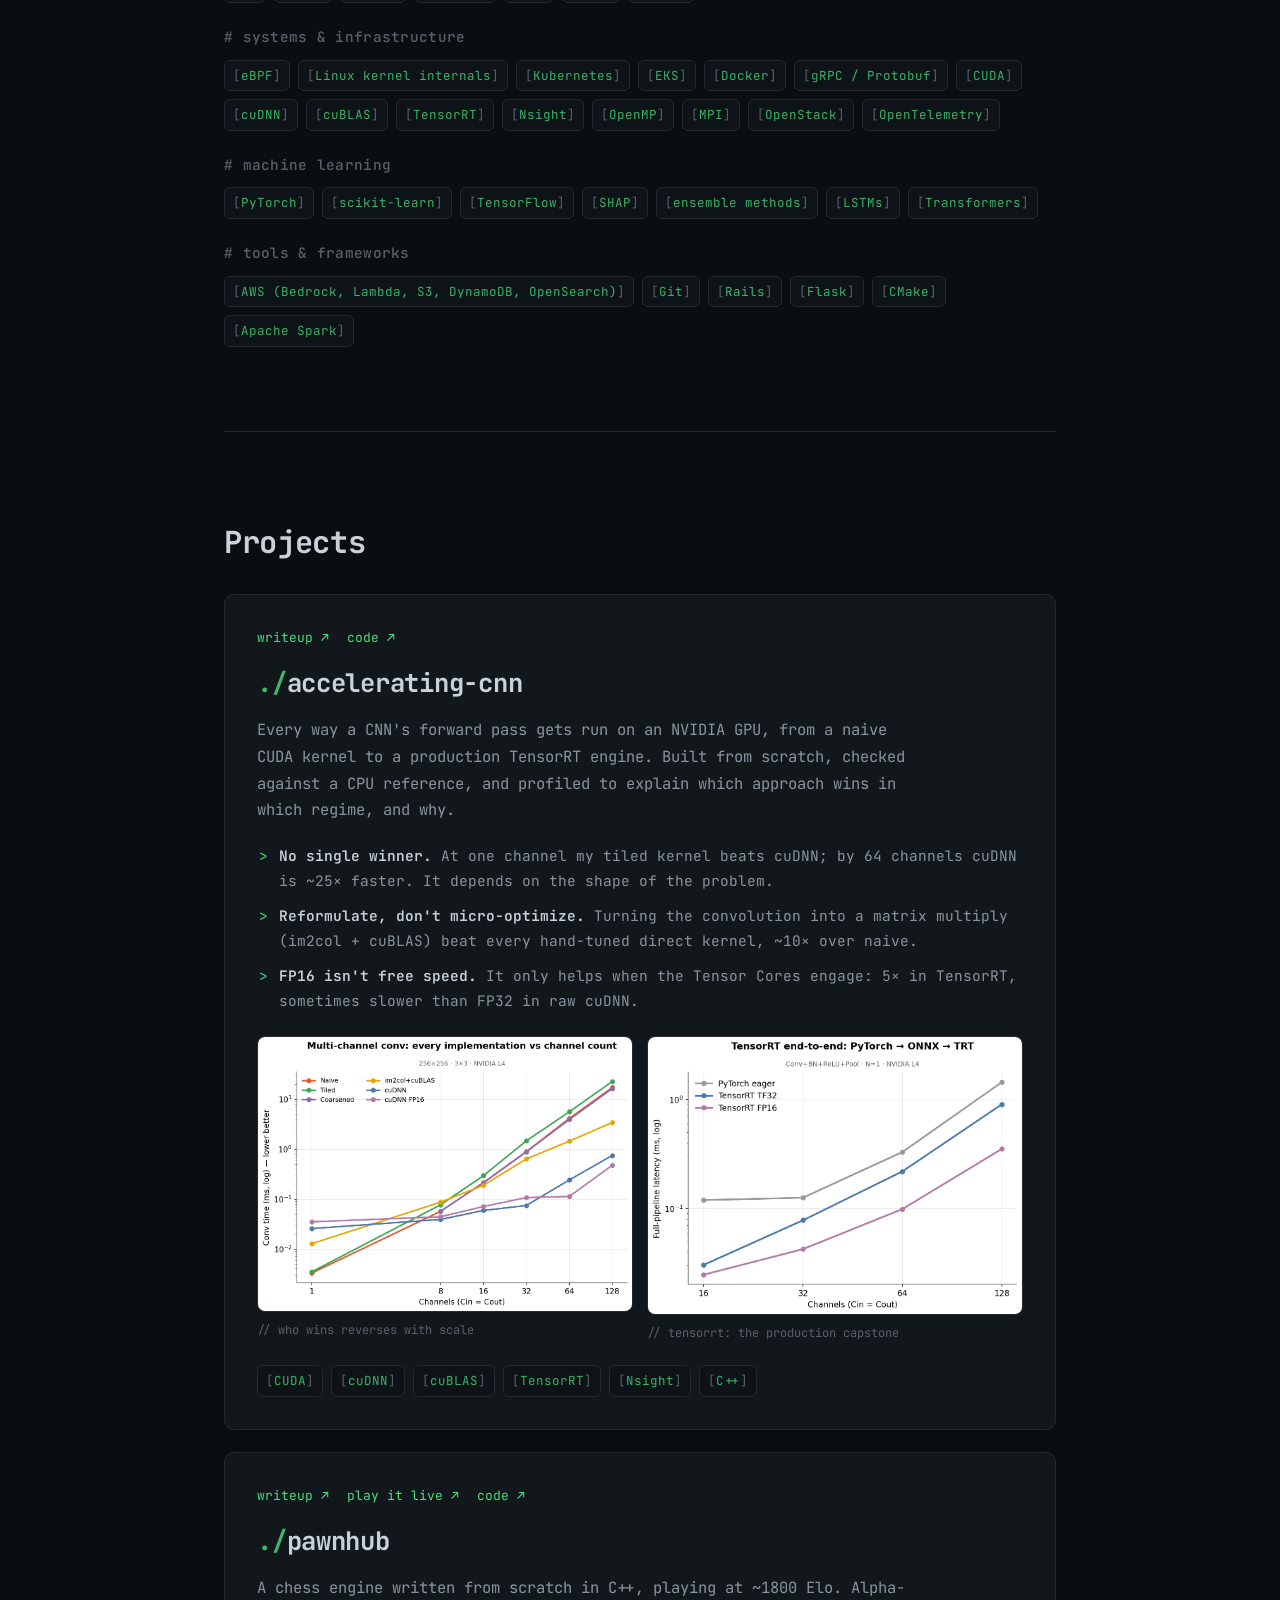
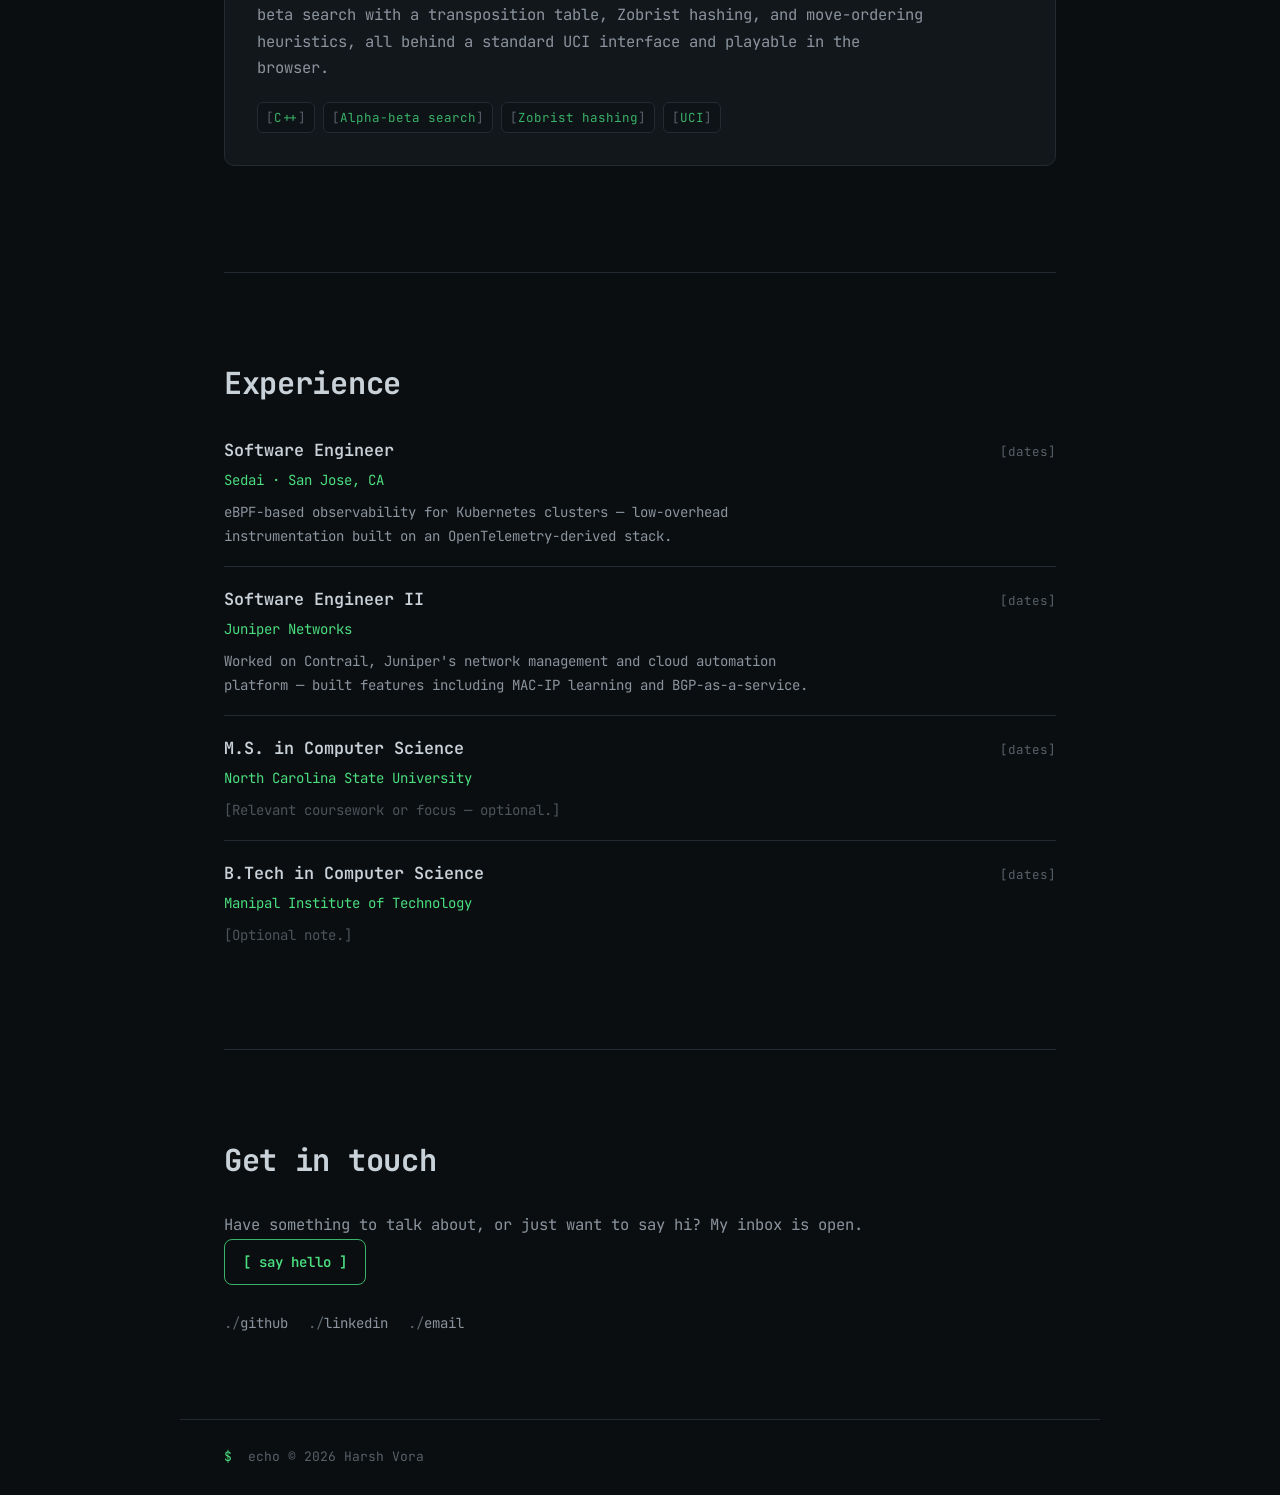
==== commit 0cdff967: "Section headers to plain titles; plain CTA labels; unbold PawnHub" ====
--- a/index.html
+++ b/index.html
@@ -37,15 +37,15 @@
         <p class="tout bio">Software engineer working on systems and GPU performance. From
           low-overhead eBPF observability agents to hand-written CUDA and C++ kernels.<span class="cursor"></span></p>
         <div class="hero-cta">
-          <a class="btn" href="#projects">./view-work</a>
-          <a class="btn ghost" href="#contact">./get-in-touch</a>
+          <a class="btn" href="#projects">View work</a>
+          <a class="btn ghost" href="#contact">Get in touch</a>
         </div>
       </div>
     </div>
   </section>
 
   <section id="about" class="section">
-    <p class="cmd"><span class="prompt">$</span> cat about.md</p>
+    <h2 class="sec-title">About me</h2>
     <div class="prose">
       <p>
         I'm a software engineer working on eBPF-based observability for cloud clusters at
@@ -66,14 +66,14 @@
         kernel with XDP and chasing throughput at the lowest level.
       </p>
       <p>
-        And for fun there's <b>PawnHub</b>, a C++ chess engine that's crossed ~1800 Elo, with
+        And for fun there's PawnHub, a C++ chess engine that's crossed ~1800 Elo, with
         a transposition table, Zobrist hashing, and search heuristics behind a UCI interface.
       </p>
     </div>
   </section>
 
   <section id="skills" class="section">
-    <p class="cmd"><span class="prompt">$</span> ls skills/</p>
+    <h2 class="sec-title">Skills</h2>
     <div class="skills">
       <div class="skill-row"><h3># languages</h3>
         <div class="stack"><span>C</span><span>C++</span><span>Java</span><span>Python</span><span>Go</span><span>SQL</span><span>Bash</span></div></div>
@@ -87,7 +87,7 @@
   </section>
 
   <section id="projects" class="section">
-    <p class="cmd"><span class="prompt">$</span> ls -la projects/</p>
+    <h2 class="sec-title">Projects</h2>
 
     <article class="card">
       <div class="card-links">
@@ -129,7 +129,7 @@
   </section>
 
   <section id="experience" class="section">
-    <p class="cmd"><span class="prompt">$</span> cat experience.log</p>
+    <h2 class="sec-title">Experience</h2>
     <div class="exp">
       <div class="exp-item">
         <div class="exp-head"><h3>Software Engineer</h3><span class="exp-date">[dates]</span></div>
@@ -155,7 +155,7 @@
   </section>
 
   <section id="contact" class="section">
-    <p class="cmd"><span class="prompt">$</span> ./get-in-touch</p>
+    <h2 class="sec-title">Get in touch</h2>
     <div class="prose">
       <p>Have something to talk about, or just want to say hi? My inbox is open.</p>
     </div>
--- a/css/style.css
+++ b/css/style.css
@@ -26,6 +26,7 @@
 .section{padding:clamp(48px,8vw,84px) 0; border-top:1px solid var(--line)}
 .cmd{font-size:15px; color:var(--muted); margin-bottom:26px}
 .cmd .prompt{margin-right:8px}
+.sec-title{font-size:clamp(1.4rem,3vw,1.9rem); font-weight:700; color:var(--ink); letter-spacing:-.01em; margin-bottom:26px}
 .prose p{color:var(--muted); margin-bottom:16px; max-width:74ch}
 .prose p:last-child{margin-bottom:0}
 .prose b{color:var(--accent)}
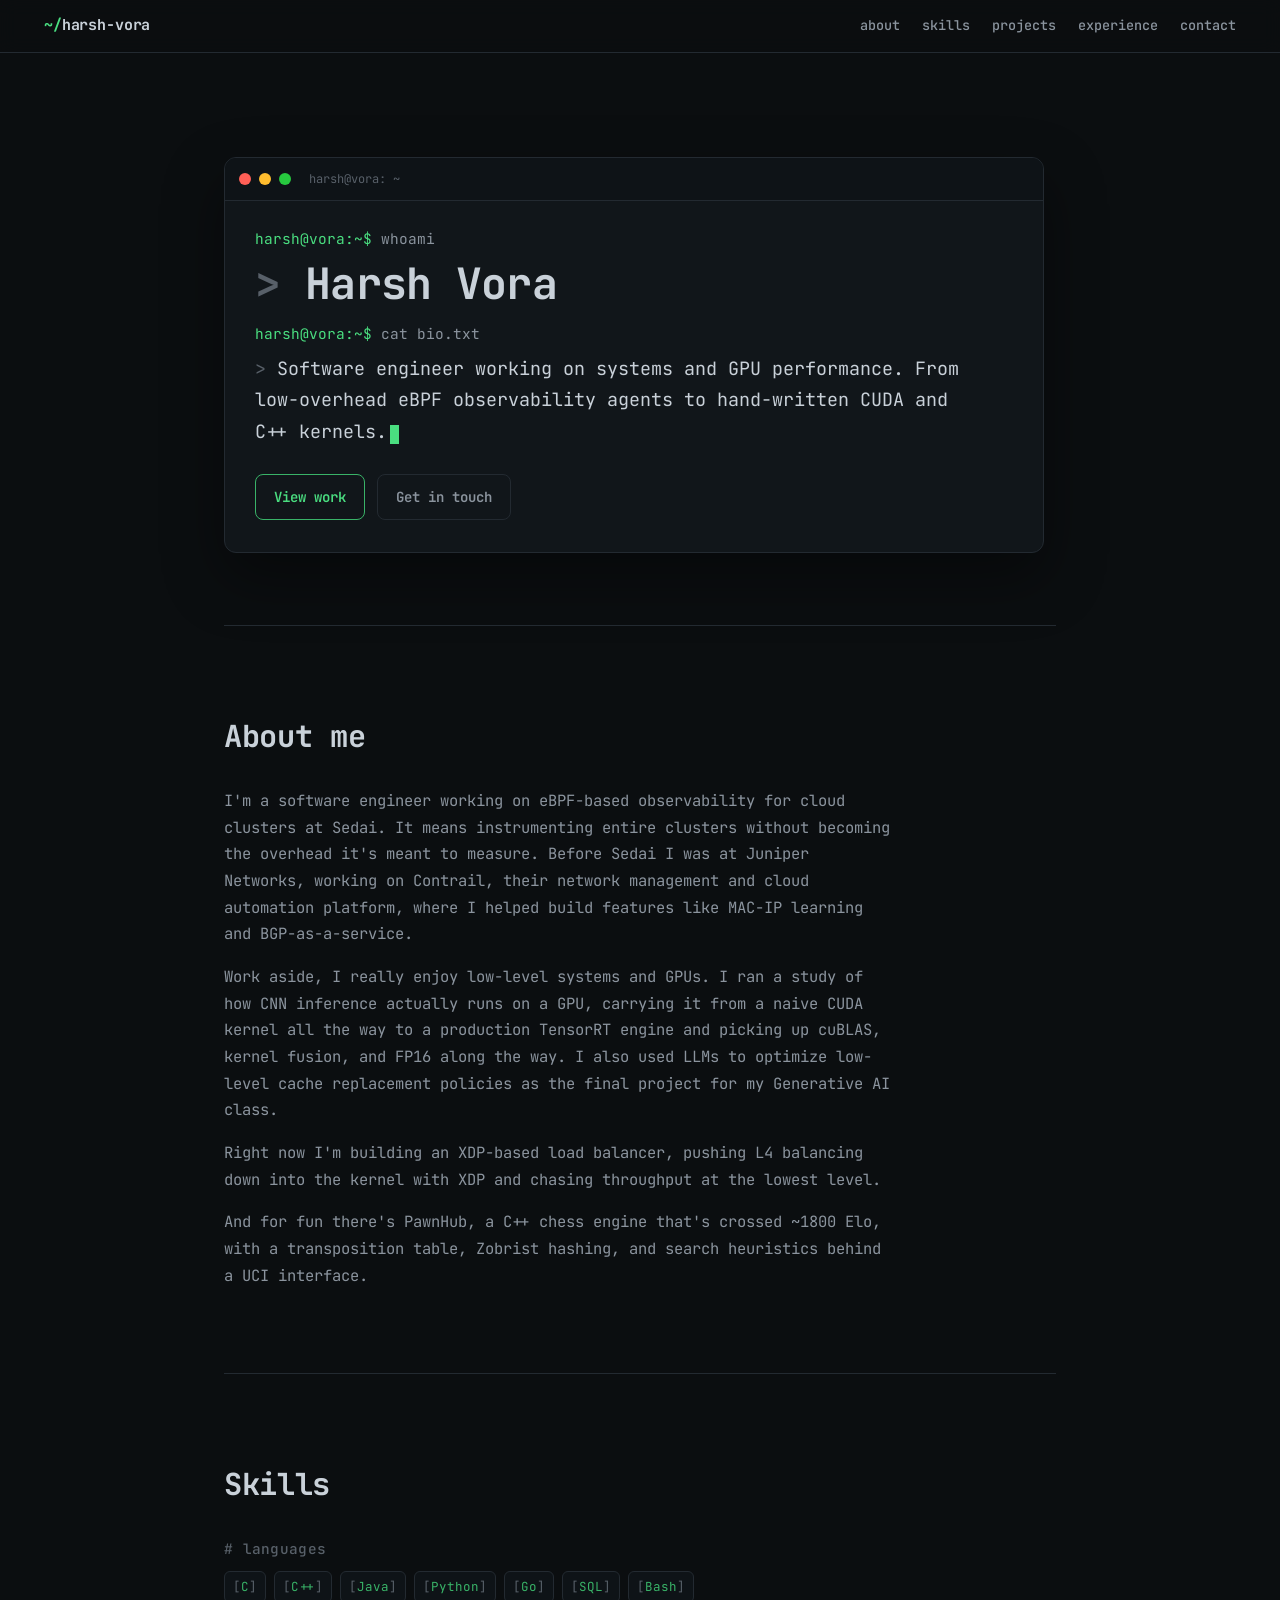
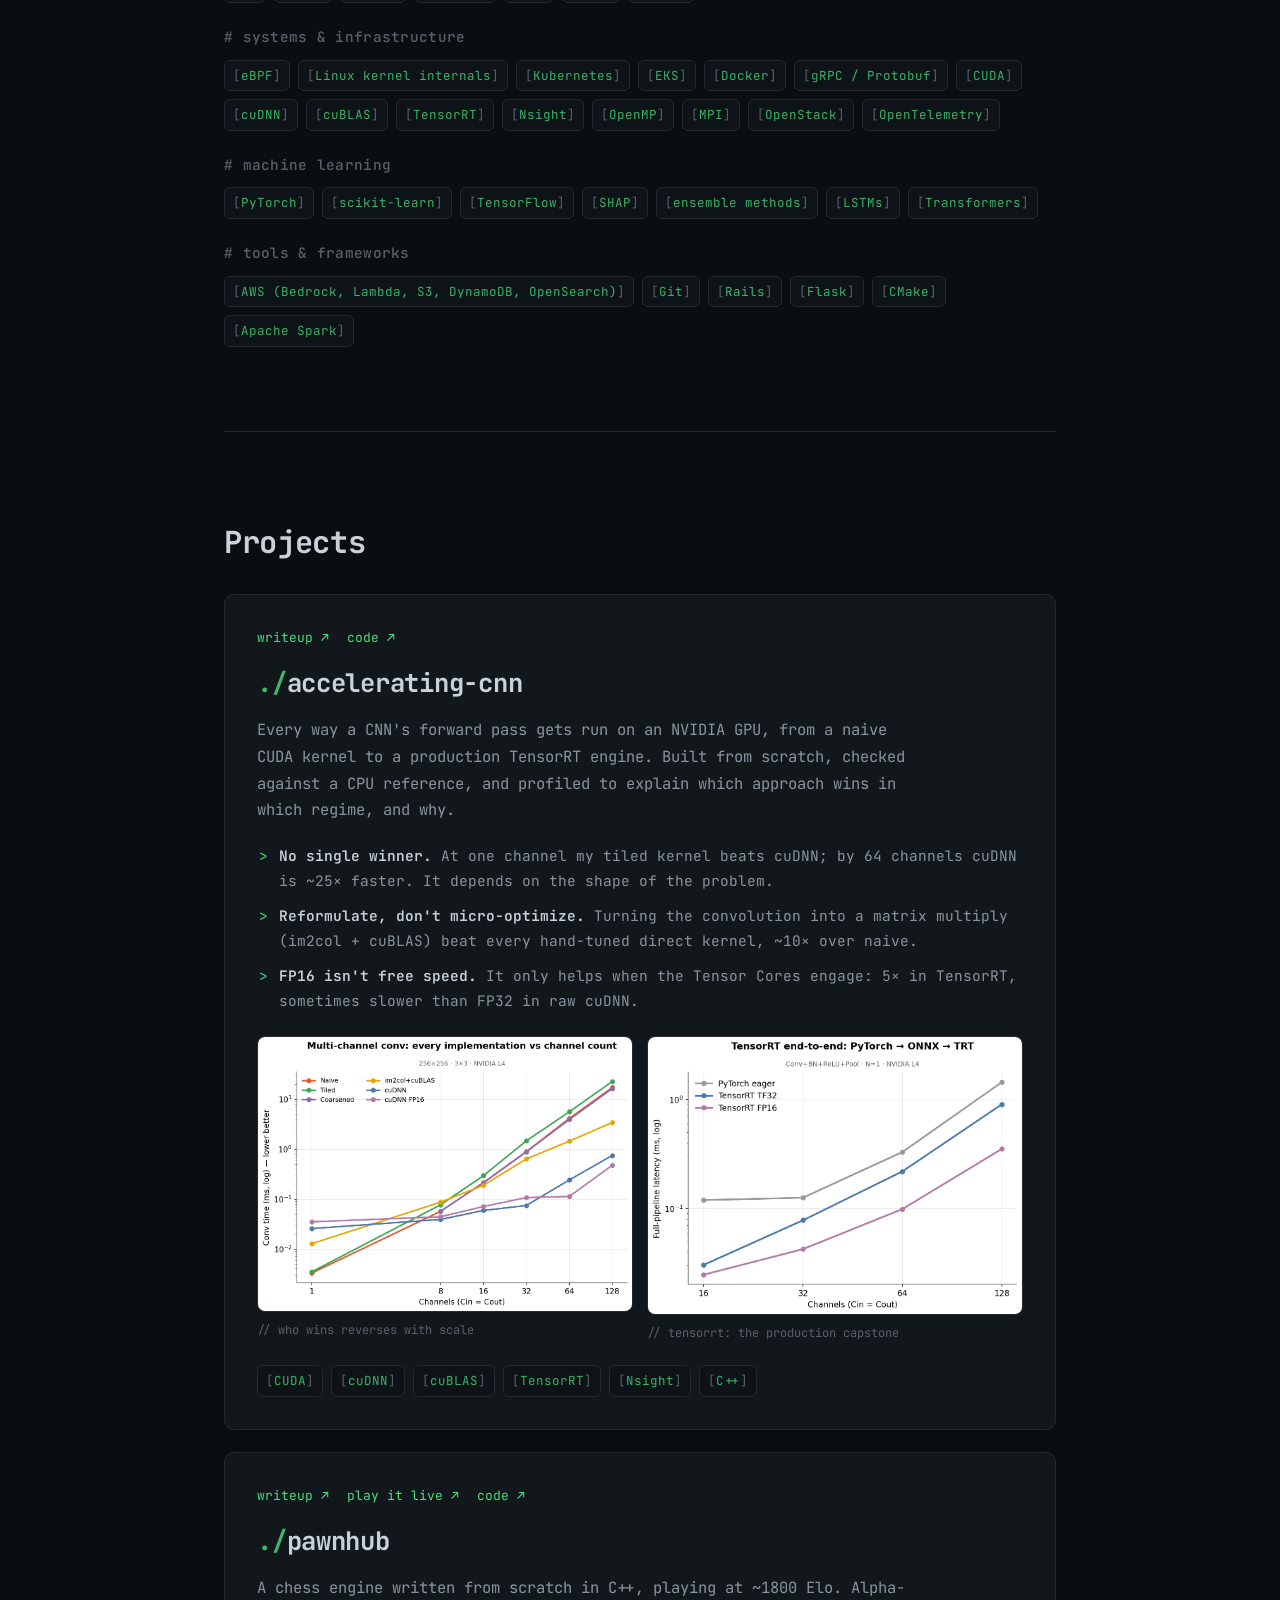
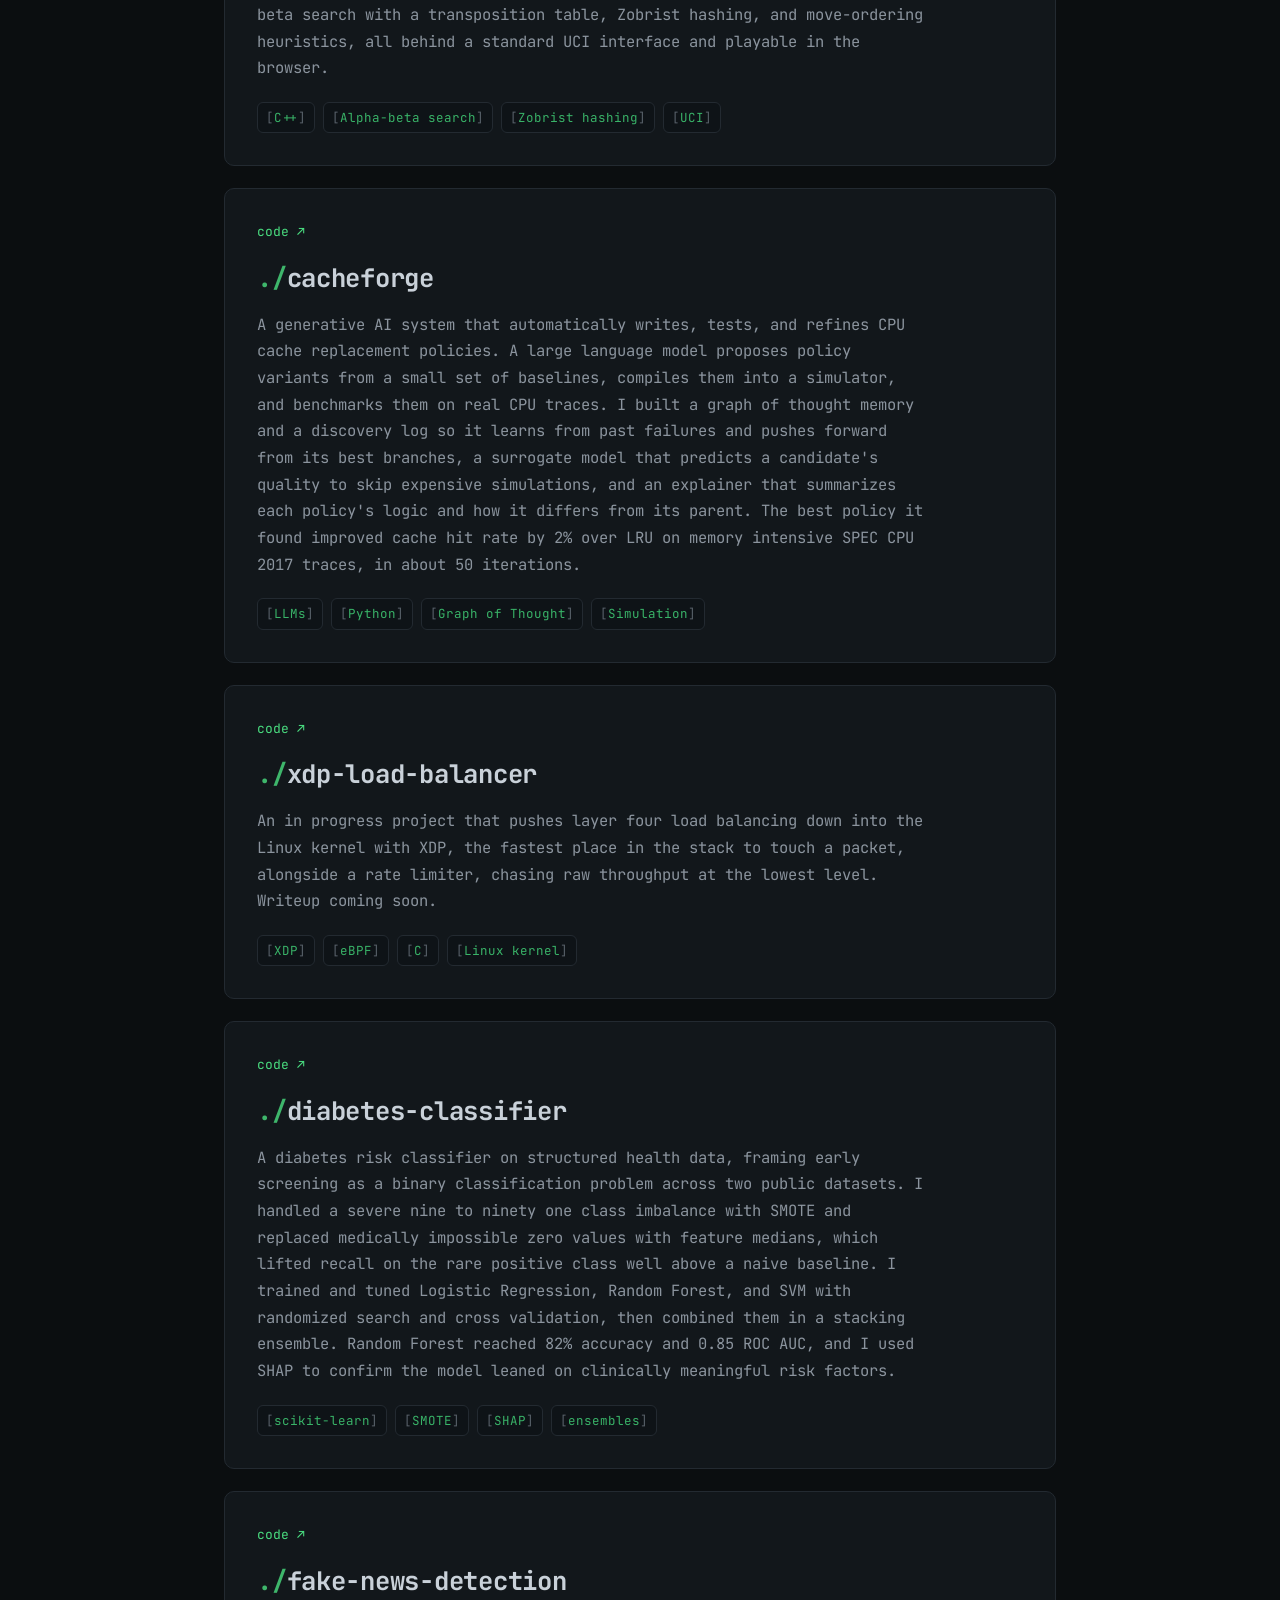
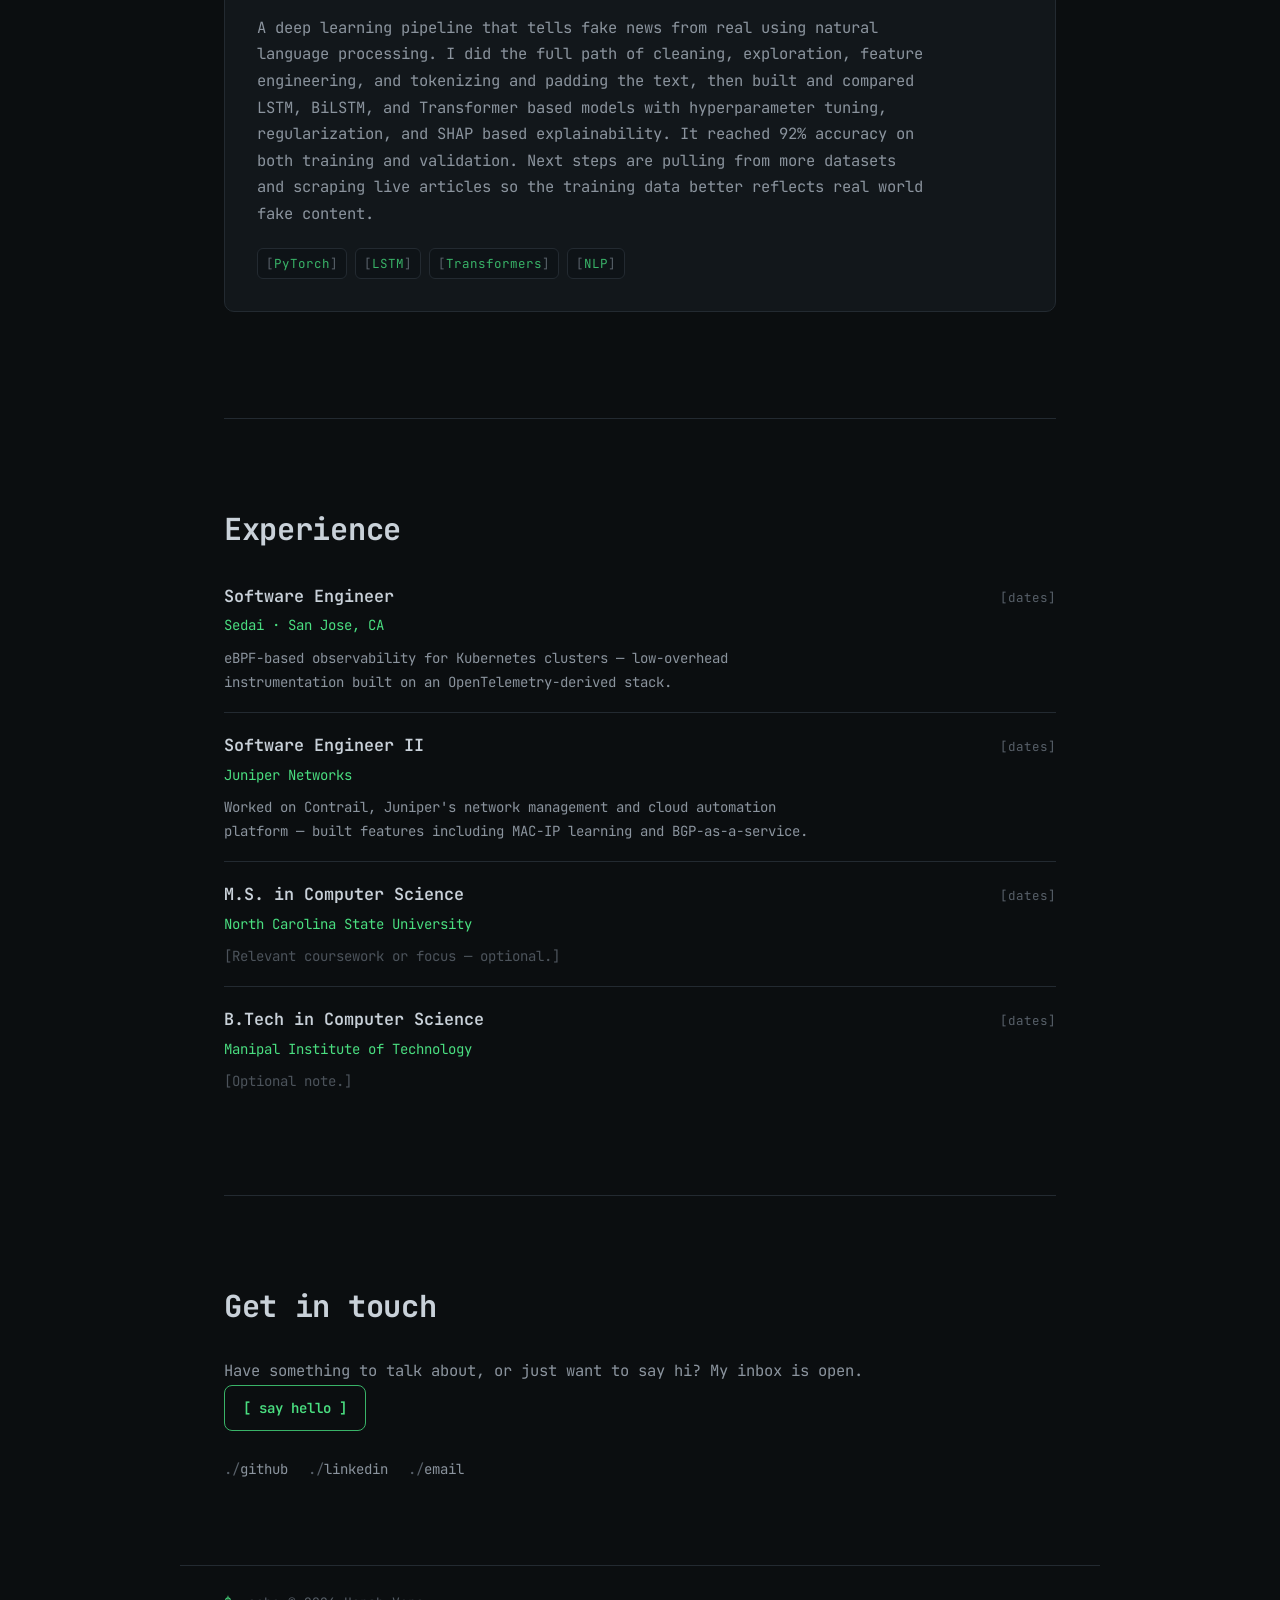
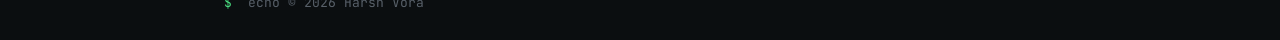
==== commit 60ecf421: "Add remaining project cards (cacheforge, xdp, diabetes, fake news)" ====
--- a/index.html
+++ b/index.html
@@ -126,6 +126,72 @@
       </p>
       <div class="stack"><span>C++</span><span>Alpha-beta search</span><span>Zobrist hashing</span><span>UCI</span></div>
     </article>
+    <article class="card">
+      <div class="card-links">
+        <a href="#">code ↗</a>
+      </div>
+      <h2>cacheforge</h2>
+      <p class="card-desc">
+        A generative AI system that automatically writes, tests, and refines CPU cache
+        replacement policies. A large language model proposes policy variants from a small set
+        of baselines, compiles them into a simulator, and benchmarks them on real CPU traces.
+        I built a graph of thought memory and a discovery log so it learns from past failures
+        and pushes forward from its best branches, a surrogate model that predicts a
+        candidate's quality to skip expensive simulations, and an explainer that summarizes
+        each policy's logic and how it differs from its parent. The best policy it found
+        improved cache hit rate by 2% over LRU on memory intensive SPEC CPU 2017 traces, in
+        about 50 iterations.
+      </p>
+      <div class="stack"><span>LLMs</span><span>Python</span><span>Graph of Thought</span><span>Simulation</span></div>
+    </article>
+
+    <article class="card">
+      <div class="card-links">
+        <a href="#">code ↗</a>
+      </div>
+      <h2>xdp-load-balancer</h2>
+      <p class="card-desc">
+        An in progress project that pushes layer four load balancing down into the Linux
+        kernel with XDP, the fastest place in the stack to touch a packet, alongside a rate
+        limiter, chasing raw throughput at the lowest level. Writeup coming soon.
+      </p>
+      <div class="stack"><span>XDP</span><span>eBPF</span><span>C</span><span>Linux kernel</span></div>
+    </article>
+
+    <article class="card">
+      <div class="card-links">
+        <a href="#">code ↗</a>
+      </div>
+      <h2>diabetes-classifier</h2>
+      <p class="card-desc">
+        A diabetes risk classifier on structured health data, framing early screening as a
+        binary classification problem across two public datasets. I handled a severe nine to
+        ninety one class imbalance with SMOTE and replaced medically impossible zero values
+        with feature medians, which lifted recall on the rare positive class well above a
+        naive baseline. I trained and tuned Logistic Regression, Random Forest, and SVM with
+        randomized search and cross validation, then combined them in a stacking ensemble.
+        Random Forest reached 82% accuracy and 0.85 ROC AUC, and I used SHAP to confirm the
+        model leaned on clinically meaningful risk factors.
+      </p>
+      <div class="stack"><span>scikit-learn</span><span>SMOTE</span><span>SHAP</span><span>ensembles</span></div>
+    </article>
+
+    <article class="card">
+      <div class="card-links">
+        <a href="#">code ↗</a>
+      </div>
+      <h2>fake-news-detection</h2>
+      <p class="card-desc">
+        A deep learning pipeline that tells fake news from real using natural language
+        processing. I did the full path of cleaning, exploration, feature engineering, and
+        tokenizing and padding the text, then built and compared LSTM, BiLSTM, and Transformer
+        based models with hyperparameter tuning, regularization, and SHAP based explainability.
+        It reached 92% accuracy on both training and validation. Next steps are pulling from
+        more datasets and scraping live articles so the training data better reflects real
+        world fake content.
+      </p>
+      <div class="stack"><span>PyTorch</span><span>LSTM</span><span>Transformers</span><span>NLP</span></div>
+    </article>
   </section>
 
   <section id="experience" class="section">
